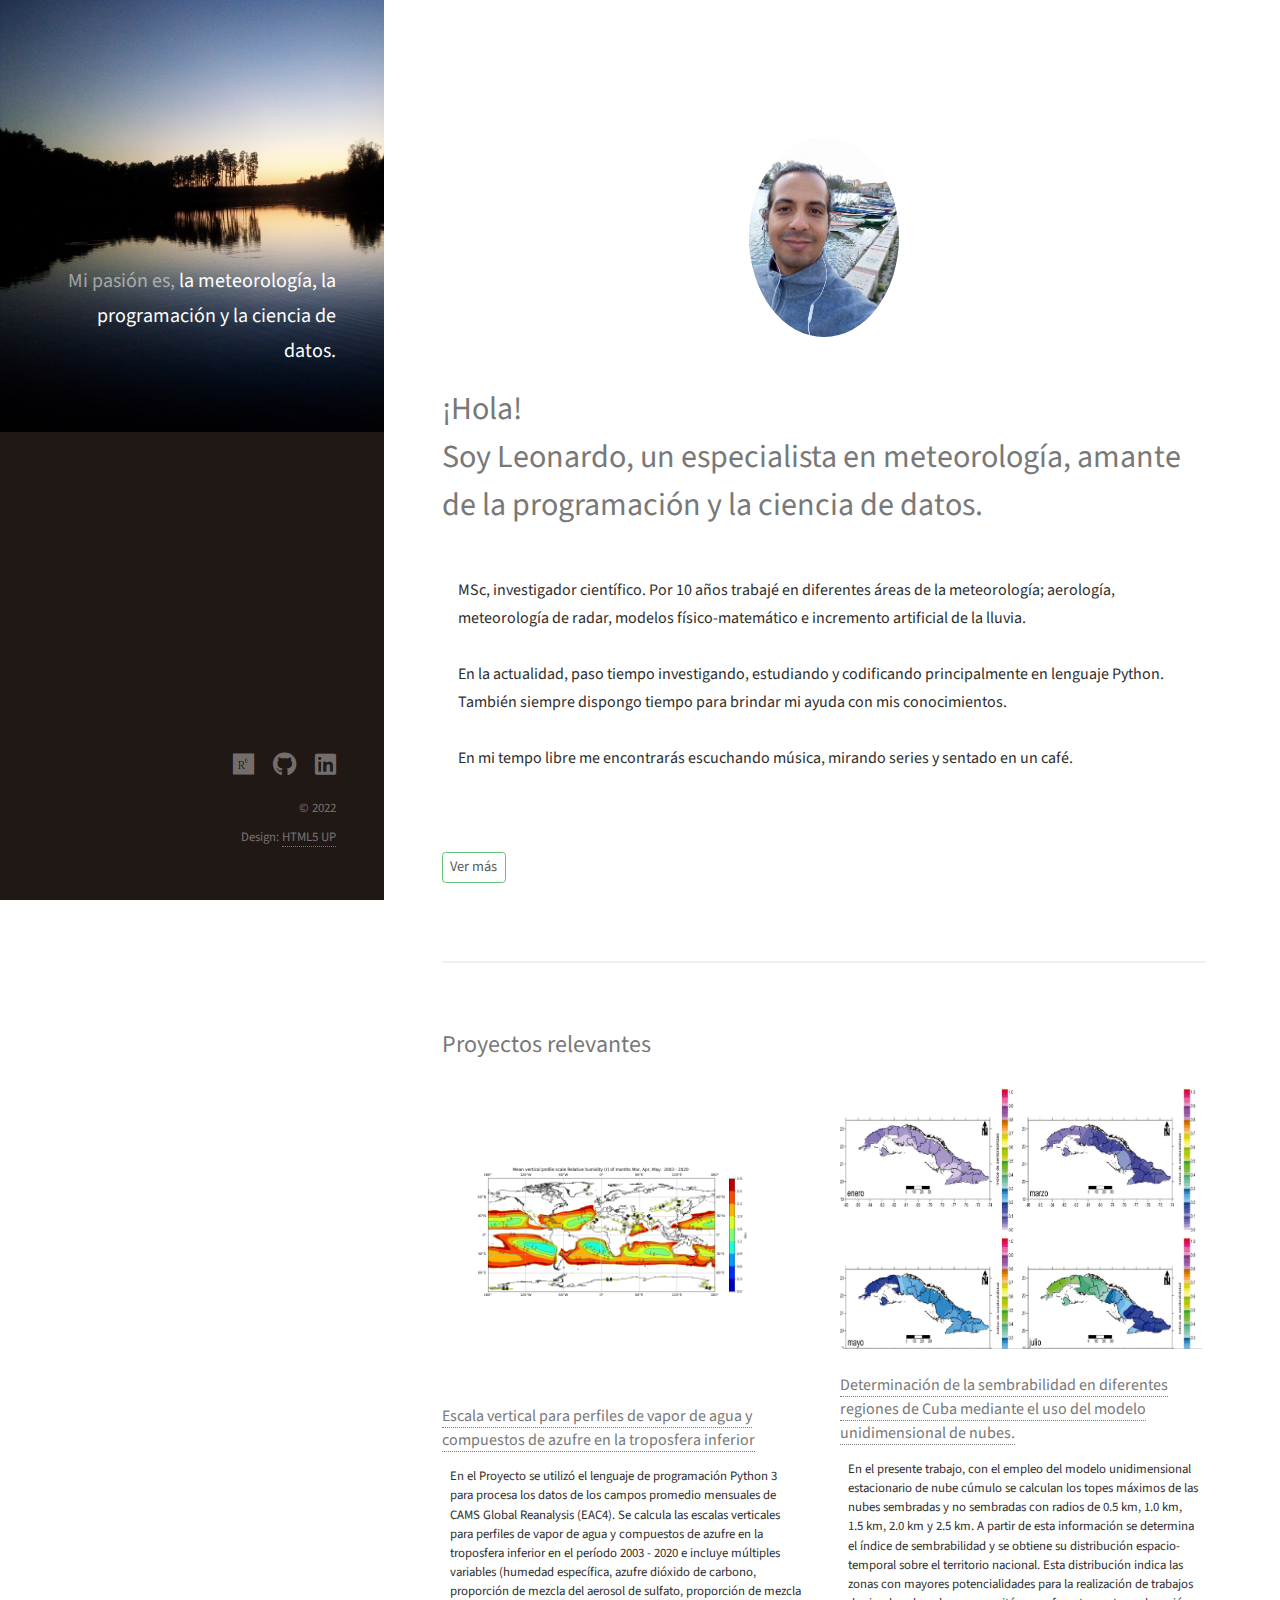
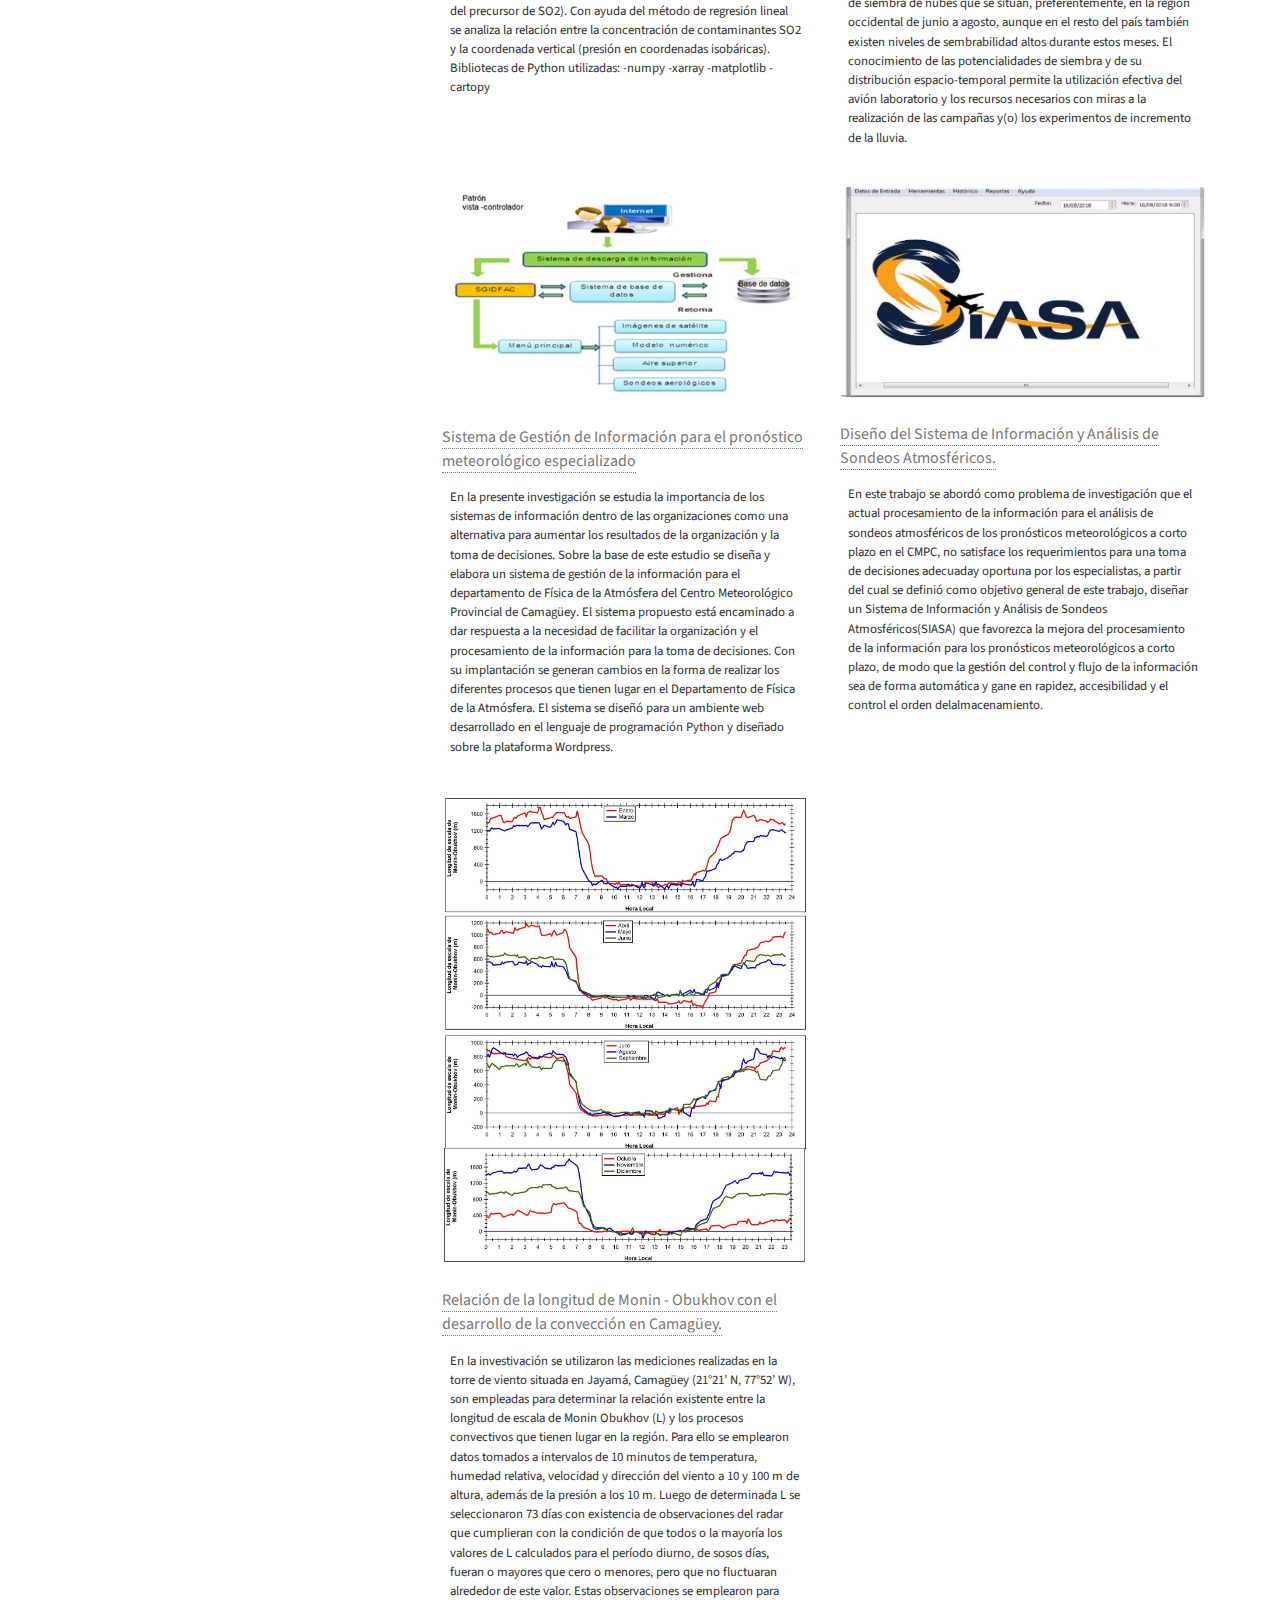
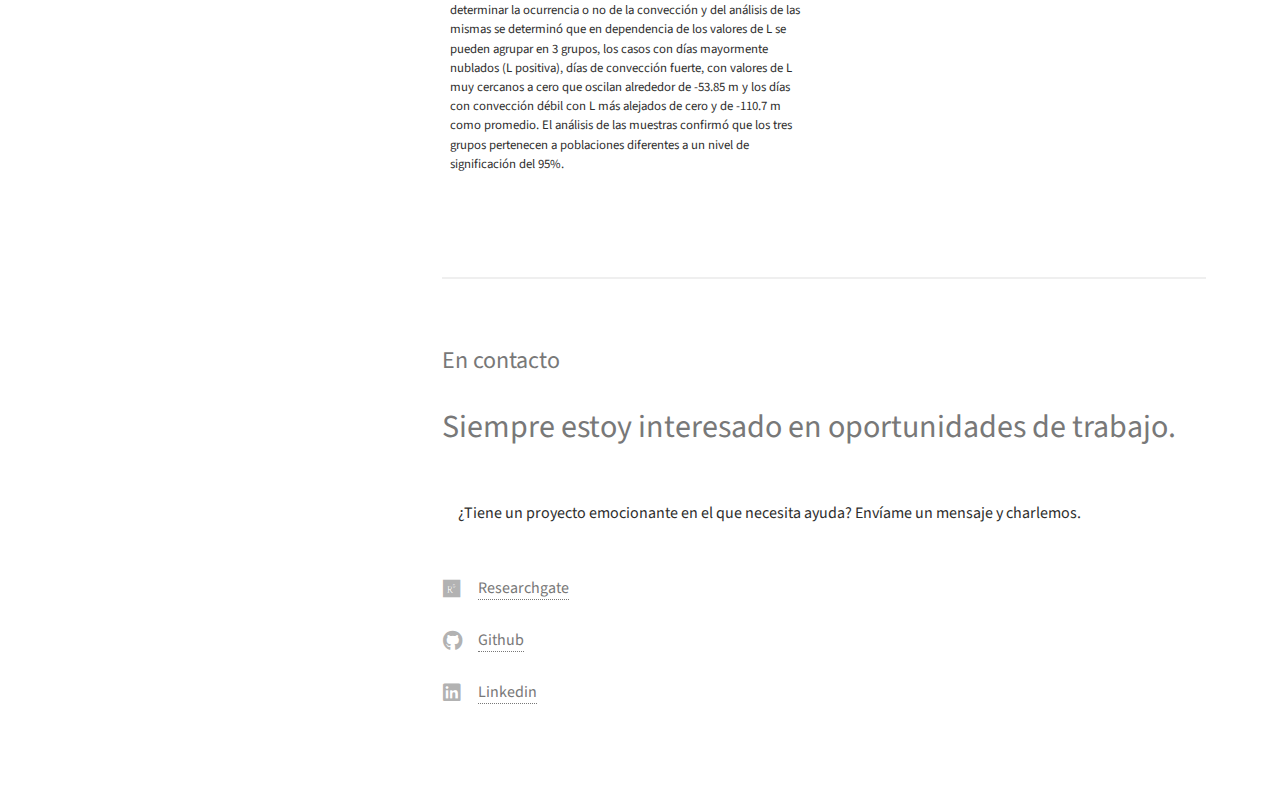
==== index.html @ 74c0472d "insertar la etiqueta lang en html" ====
<!DOCTYPE HTML>
<!--
	Strata by HTML5 UP
	html5up.net | @ajlkn
	Free for personal and commercial use under the CCA 3.0 license (html5up.net/license)
-->
<html lang="es">
	<head>
		<title>Portafolio personal Leonardo</title>
		<meta charset="utf-8" />
		<meta name="viewport" content="width=device-width, initial-scale=1, user-scalable=no" />
		<link rel="stylesheet" href="assets/css/main.css" />

		  <!-- Google Fonts --> 
		  <link href="https://fonts.googleapis.com/css?family=Open+Sans:300,300i,400,400i,600,600i,700,700i|Raleway:300,300i,400,400i,500,500i,600,600i,700,700i|Poppins:300,300i,400,400i,500,500i,600,600i,700,700i" rel="stylesheet">

		  <!-- Vendor CSS Files 
		  <link href="assets/vendor/bootstrap/css/bootstrap.min.css" rel="stylesheet">-->
		  <link href="assets/vendor/bootstrap-icons/bootstrap-icons.css" rel="stylesheet">
		  <link href="assets/vendor/boxicons/css/boxicons.min.css" rel="stylesheet">
		  <link href="assets/vendor/glightbox/css/glightbox.min.css" rel="stylesheet">
		  <link href="assets/vendor/remixicon/remixicon.css" rel="stylesheet">
		  <link href="assets/vendor/swiper/swiper-bundle.min.css" rel="stylesheet">
		
		  <!-- Template Main CSS File
		  <link href="assets/css/style.css" rel="stylesheet"> -->

	</head>
	<body class="is-preload">

		<!-- Header -->
			<header id="header">
				<div class="inner">
					<!--<a href="#" class="image avatar"><img src="images/avatar.jpg" alt="" /></a>-->
					<br/><br><br><br><br><br><h1>Mi pasión es,<strong> la meteorología,<br />
					 la programación <br />
					y la ciencia de datos.<strong></h1>
				</div>
			</header>

		<!-- Main -->
			<div id="main">

				<!-- sobre mí -->
				<!--preguntas para escribir la seccion sobre mi
					cliente – ¿Sabés cómo me siento al tener este problema?
					cliente – ¿Cómo podés ayudarme a resolverlo?
					cliente – ¿De qué manera sabés hacerlo?
					cliente – ¿Por qué sos la persona perfecta para ayudarme?
				-->
					<section id="one">
						<header class="major">
							<div class="inner">
								<p style="text-align:center;"><a href="#" class="image avatar"><img src="images/avatar.jpg" alt="" width="500" height="200"/></a></p>
							<h2>¡Hola!<br />
								Soy Leonardo, un especialista en meteorología, amante de la programación y la ciencia de datos.
								</h2>
							</div>
						</header>
							<!--<p>Por 10 años trabajé en diferentes áreas de la meteorología; aerología, 
							meteorología de radar, modelo matemático meteorológico e incremento artificial de la lluvia.</p>
							<p>En la actualidad, paso tiempo investigado, estudiando y codificando principamente en lenguaje Python.</p>
							<p>En mi tempo libre me encontrarás escuchando música, mirando serie y sentado en un café.</p>
						<ul class="actions">
							<li><a href="index.html" class="button">Leer mas</a></li>
						</ul>-->

							<input type="checkbox" class="read-more-state" id="post-1" />
							<p class="read-more-wrap">MSc, investigador científico. Por 10 años trabajé en diferentes 
								áreas de la meteorología; aerología, meteorología de radar, modelos físico-matemático 
								e incremento artificial de la lluvia.<br/>
							<br/>En la actualidad, paso tiempo investigando, estudiando y codificando principalmente en 
							lenguaje Python. También siempre dispongo tiempo para brindar mi ayuda con mis conocimientos.<br/>
							<br/>En mi tempo libre me encontrarás escuchando música, mirando series y sentado en un café.</p>
							<span class="read-more-target"></span>
							
							<ul class="read-more-wrap">
								<li class="read-more-target" style="color:#2e2e2d" >De niño quería ser piloto y estar cerca de las nubes.</li>
								<li class="read-more-target" style="color:#2e2e2d">La vida decidió que yo estudiara bachillerato en 
									informática. Después la vida me regaló el placer de estudiar las nubes 
									pudiendo hacer la carrera de Meteorología y el Máster en  
									Gerencia de la Ciencia y la Innovación.</li>
								<li class="read-more-target" style="color:#2e2e2d">Compaginé los conocimientos de informática y 
									meteorología con el Diseño del Sistema de Información y Análisis de 
									Sondeos Atmosféricos.</li>
								<li class="read-more-target" style="color:#2e2e2d">En el 2022 con la tutoría del 
									<a href="https://www.researchgate.net/profile/A-Eliseev" target="_blank" title="Researhgate.net">Dr.Sc. A. V. Eliseev</a> 
									y el <a href="https://www.researchgate.net/profile/A-Timazhev" target="_blank" title="Researhgate.net">Dr.Sc. A. V. Timazhev</a>
									 publicamos el artículo <a href="http://ao.iao.ru/en/content/vol.35-2022/iss.07/7" target="_blank" 
									title="Ir a Revista Optika Atmosfery i Oceana HTML">
									<span style="color:blue">Scale heights of water vapor and sulfur species in the lower troposphere.</span></a>

	<!-- ======= intereses ======= -->
    <div class="interests container">

		<div class="section-title">
		  <br><h2>Intereses</h2>
		</div>
  
		<div class="row">
		  <div class="col-lg-3 col-md-4">
			<div class="icon-box">
			  <i class="ri-gradienter-line" style="color: #ffbb2c;"></i>
			  <h3>Python</h3>
			</div>
		  </div>
		  <div class="col-lg-3 col-md-4 mt-4 mt-md-0">
			<div class="icon-box">
			  <i class="ri-gradienter-line" style="color: #5578ff;"></i>
			  <h3>java</h3>
			</div>
		  </div>
		  <div class="col-lg-3 col-md-4 mt-4 mt-md-0">
			<div class="icon-box">
			  <i class="ri-file-list-3-line" style="color: #e80368;"></i>
			  <h3>modelo físico-matemático (WRF)</h3>
			</div>
		  </div>
		  <div class="col-lg-3 col-md-4 mt-4 mt-lg-0">
			<div class="icon-box">
			  <i class="ri-file-list-3-line" style="color: #e361ff;"></i>
			  <h3>ciencia de datos</h3>
			</div>
		  </div>
		  <div class="col-lg-3 col-md-4 mt-4">
			<div class="icon-box">
			  <i class="ri-file-list-3-line" style="color: #47aeff;"></i>
			  <h3>investivación</h3>
			</div>
		  </div>
		  <div class="col-lg-3 col-md-4 mt-4">
			<div class="icon-box">
			  <i class=" ri-database-2-line" style="color: #ffa76e;"></i>
			  <h3>SQL</h3>
			</div>
		  </div>
		  <div class="col-lg-3 col-md-4 mt-4">
			<div class="icon-box">
			  <i class="ri-bar-chart-box-line" style="color: #11dbcf;"></i>
			  <h3>análisis estadístico</h3>
			</div>
		  </div>
		  <div class="col-lg-3 col-md-4 mt-4">
			<div class="icon-box">
			  <i class="ri-base-station-line" style="color: #4233ff;"></i>
			  <h3>meteorología de radar</h3>
			</div>
		  </div>
		  <div class="col-lg-3 col-md-4 mt-4">
			<div class="icon-box">
			  <i class="ri-file-list-3-line" style="color: #b2904f;"></i>
			  <h3>meteorología; climatología</h3>
			</div>
		  </div>
		  <div class="col-lg-3 col-md-4 mt-4">
			<div class="icon-box">
			  <i class="ri-file-list-3-line" style="color: #b20969;"></i>
			  <h3>física de las nubes</h3>
			</div>
		  </div>
		  <div class="col-lg-3 col-md-4 mt-4">
			<div class="icon-box">
			  <i class="ri-price-tag-2-line" style="color: #ff5828;"></i>
			  <h3>Inglés(B1); Ruso(B1)</h3>
			</div>
		  </div>
		  <div class="col-lg-3 col-md-4 mt-4">
			<div class="icon-box">
			  <i class="ri-file-list-3-line" style="color: #29cc61;"></i>
			  <h3>aerología</h3>
			</div>
		  </div>
		</div>
  
	  </div><!-- fin intereses -->
	</li></ul>
						    <label for="post-1" class="read-more-trigger"></label>
							
						
					</section>

				<!-- trabajos recientes -->
					<section id="two">
						<h2>Proyectos relevantes</h2>
						<div class="row">
							<article class="col-6 col-12-xsmall work-item">
								<a href="images/thumbs/01.png" class="image fit thumb">
									<img src="images/thumbs/MediaEscalaVert3mes.gif" alt="" /></a>
								<h3><a href="https://github.com/leonardojimenez1990/Vertical-scale-for-water-vapor-and-sulfur-compound-profiles-in-the-lower-troposphere.git" target="_blank" title="Github">
									Escala vertical para perfiles de vapor de agua y compuestos de azufre en la troposfera inferior</a></h3>
								<p>En el Proyecto se utilizó el lenguaje de programación Python 3 para procesa los datos de los campos promedio mensuales de CAMS Global Reanalysis (EAC4). 
									Se calcula las escalas verticales para perfiles de vapor de agua y compuestos de azufre en la troposfera 
									inferior en el período 2003 - 2020 e incluye múltiples variables (humedad específica, azufre dióxido de carbono,
									 proporción de mezcla del aerosol de sulfato, proporción de mezcla del precursor de SO2). Con ayuda del 
									 método de regresión lineal se analiza la relación entre la concentración de contaminantes SO2 y la 
									 coordenada vertical (presión en coordenadas isobáricas).
									<br>Bibliotecas de Python utilizadas: -numpy -xarray -matplotlib -cartopy </p>
							</article>
							<article class="col-6 col-12-xsmall work-item">
								<a href="images/thumbs/02.png" class="image fit thumb"><img src="images/thumbs/02.png" alt="" /></a>
								<h3><a href="http://rcm.insmet.cu/index.php/rcm/article/view/212" target="_blank" title="rcm.insmet.cu">
									Determinación de la sembrabilidad en diferentes regiones de Cuba mediante el uso del modelo unidimensional de nubes.</a></h3>
								<p>En el presente trabajo, con el empleo del modelo unidimensional estacionario de nube cúmulo se calculan los topes
									máximos de las nubes sembradas y no sembradas con radios de 0.5 km, 1.0 km, 1.5 km,
									2.0 km y 2.5 km. A partir de esta información se determina el índice de sembrabilidad y se
									obtiene su distribución espacio-temporal sobre el territorio nacional. Esta distribución indica
									las zonas con mayores potencialidades para la realización de trabajos de siembra de nubes que
									se sitúan, preferentemente, en la región occidental de junio a agosto, aunque en el resto del país
									también existen niveles de sembrabilidad altos durante estos meses. El conocimiento de las
									potencialidades de siembra y de su distribución espacio-temporal permite la utilización efectiva
									del avión laboratorio y los recursos necesarios con miras a la realización de las campañas y(o)
									los experimentos de incremento de la lluvia.</p>
							</article>
							<article class="col-6 col-12-xsmall work-item">
								<a href="images/thumbs/03.png" class="image fit thumb"><img src="images/thumbs/03.png" alt="" /></a>
								<h3><a href="http://rcm.insmet.cu/index.php/rcm/article/view/506" target="_blank" title="rcm.insmet.cu">
									Sistema de Gestión de Información para el pronóstico meteorológico especializado</a></h3>
								<p>En la presente investigación se estudia la importancia de los sistemas de información dentro de las organizaciones 
									como una alternativa para aumentar los resultados de la organización y la toma de decisiones. Sobre la base de este 
									estudio se diseña y elabora un sistema de gestión de la información para el departamento de Física de la Atmósfera 
									del Centro Meteorológico Provincial de Camagüey. El sistema propuesto está encaminado a dar respuesta a la necesidad 
									de facilitar la organización y el procesamiento de la información para la toma de decisiones. Con su implantación se 
									generan cambios en la forma de realizar los diferentes procesos que tienen lugar en el Departamento de Física de la 
									Atmósfera. El sistema se diseñó para un ambiente web desarrollado en el lenguaje de programación Python y diseñado 
									sobre la plataforma Wordpress.</p>
							</article>
							<article class="col-6 col-12-xsmall work-item">
								<a href="images/thumbs/04.png" class="image fit thumb"><img src="images/thumbs/04.png" alt="" /></a>
								<h3><a href="https://mega.nz/file/uBp0iaKJ#naSWsHNorAcqZEL-V19LXlj4Pp0P2X0Ap9iHCFpe6hg/aff=dbz5C4RHqOo" target="_blank" title="Trabajo por el título de Máster">
									Diseño del Sistema de Información y Análisis de Sondeos Atmosféricos.</a></h3>
								<p>En este trabajo se abordó como problema de investigación que el actual procesamiento de la información 
									para el análisis de sondeos atmosféricos de los pronósticos meteorológicos a corto plazo en el CMPC, 
									no satisface los requerimientos para una toma de decisiones adecuaday oportuna por los especialistas, 
									a partir del cual se definió como objetivo general de este trabajo, diseñar un 
									Sistema de Información y Análisis de Sondeos Atmosféricos(SIASA) que favorezca la mejora del 
									procesamiento de la información para los pronósticos meteorológicos a corto plazo, de modo que la 
									gestión del control y flujo de la información sea de forma automática y gane en rapidez, accesibilidad 
									y el control el orden delalmacenamiento.</p>
							</article>
							<article class="col-6 col-12-xsmall work-item">
								<a href="images/thumbs/05.png" class="image fit thumb"><img src="images/thumbs/05.png" alt="" /></a>
								<h3><a href="https://mega.nz/file/CAxkHDaL#i-2mgInBbWMfyEWBOnyCAidkSgYIfpRFvEc1NzjcYD0/aff=dbz5C4RHqOo" target="_blank" title="Trabajo por el título de licenciado">
									Relación de la longitud de Monin - Obukhov con el desarrollo de la convección en Camagüey.</a></h3>
								<p>En la investivación se utilizaron las mediciones realizadas en la torre de viento situada en Jayamá, Camagüey (21°21’ N,
									77°52’ W), son empleadas para determinar la relación existente entre la longitud de escala
									de Monin Obukhov (L) y los procesos convectivos que tienen lugar en la región. Para ello
									se emplearon datos tomados a intervalos de 10 minutos de temperatura, humedad
									relativa, velocidad y dirección del viento a 10 y 100 m de altura, además de la presión a
									los 10 m. Luego de determinada L se seleccionaron 73 días con existencia de
									observaciones del radar que cumplieran con la condición de que todos o la mayoría los
									valores de L calculados para el período diurno, de sosos días, fueran o mayores que cero
									o menores, pero que no fluctuaran alrededor de este valor. Estas observaciones se
									emplearon para determinar la ocurrencia o no de la convección y del análisis de las
									mismas se determinó que en dependencia de los valores de L se pueden agrupar en 3
									grupos, los casos con días mayormente nublados (L positiva), días de convección fuerte,
									con valores de L muy cercanos a cero que oscilan alrededor de -53.85 m y los días con
									convección débil con L más alejados de cero y de -110.7 m como promedio. El análisis de
									las muestras confirmó que los tres grupos pertenecen a poblaciones diferentes a un nivel
									de significación del 95%.</p>
							</article>
						<!--</div>
						<ul class="actions">
							<li><a href="#" class="button">ir arriba</a></li>
						</ul>-->
					</section>

				<!-- ponerse en contacto -->
					<section id="three">
						<h2>En contacto</h2>
						<h1>Siempre estoy interesado en oportunidades de trabajo.</h1>							
							<p>¿Tiene un proyecto emocionante en el que necesita ayuda? Envíame un mensaje y charlemos.</p>
						<div class="row">
							<div class="col-4 col-12-small">
								<ul class="labeled-icons">
									<li>
										<h3 class="icon brands fa-researchgate"><span class="label">Researchgate</span></h3>
										<a href="https://www.researchgate.net/profile/Leonardo-Jimenez-Pearce" target="_blank" title="Researchgate">Researchgate</a>
									</li>
									<li>
										<h3 class="icon brands fa-github"><span class="label">Github</span></h3>
										<a href="https://github.com/leonardojimenez1990 target="_blank" title="Github">Github</a>
									</li>
									<li>
										<h3 class="icon brands fa-linkedin"><span class="label">Linkedin</span></h3>
										<a href="https://www.linkedin.com/in/leonardo-jim%C3%A9nez-pearce-18488611b/" target="_blank" title="Linkedin">Linkedin</a>
									</li>
								</ul>
							</div>
						</div>
					</section>

				<!-- Four -->
				<!--
					<section id="four">
						<h2>Elements</h2>

						<section>
							<h4>Text</h4>
							<p>This is <b>bold</b> and this is <strong>strong</strong>. This is <i>italic</i> and this is <em>emphasized</em>.
							This is <sup>superscript</sup> text and this is <sub>subscript</sub> text.
							This is <u>underlined</u> and this is code: <code>for (;;) { ... }</code>. Finally, <a href="#">this is a link</a>.</p>
							<hr />
							<header>
								<h4>Heading with a Subtitle</h4>
								<p>Lorem ipsum dolor sit amet nullam id egestas urna aliquam</p>
							</header>
							<p>Nunc lacinia ante nunc ac lobortis. Interdum adipiscing gravida odio porttitor sem non mi integer non faucibus ornare mi ut ante amet placerat aliquet. Volutpat eu sed ante lacinia sapien lorem accumsan varius montes viverra nibh in adipiscing blandit tempus accumsan.</p>
							<header>
								<h5>Heading with a Subtitle</h5>
								<p>Lorem ipsum dolor sit amet nullam id egestas urna aliquam</p>
							</header>
							<p>Nunc lacinia ante nunc ac lobortis. Interdum adipiscing gravida odio porttitor sem non mi integer non faucibus ornare mi ut ante amet placerat aliquet. Volutpat eu sed ante lacinia sapien lorem accumsan varius montes viverra nibh in adipiscing blandit tempus accumsan.</p>
							<hr />
							<h2>Heading Level 2</h2>
							<h3>Heading Level 3</h3>
							<h4>Heading Level 4</h4>
							<h5>Heading Level 5</h5>
							<h6>Heading Level 6</h6>
							<hr />
							<h5>Blockquote</h5>
							<blockquote>Fringilla nisl. Donec accumsan interdum nisi, quis tincidunt felis sagittis eget tempus euismod. Vestibulum ante ipsum primis in faucibus vestibulum. Blandit adipiscing eu felis iaculis volutpat ac adipiscing accumsan faucibus. Vestibulum ante ipsum primis in faucibus lorem ipsum dolor sit amet nullam adipiscing eu felis.</blockquote>
							<h5>Preformatted</h5>
							<pre><code>i = 0;

while (!deck.isInOrder()) {
print 'Iteration ' + i;
deck.shuffle();
i++;
}

print 'It took ' + i + ' iterations to sort the deck.';</code></pre>
						</section>

						<section>
							<h4>Lists</h4>
							<div class="row">
								<div class="col-6 col-12-xsmall">
									<h5>Unordered</h5>
									<ul>
										<li>Dolor pulvinar etiam magna etiam.</li>
										<li>Sagittis adipiscing lorem eleifend.</li>
										<li>Felis enim feugiat dolore viverra.</li>
									</ul>
									<h5>Alternate</h5>
									<ul class="alt">
										<li>Dolor pulvinar etiam magna etiam.</li>
										<li>Sagittis adipiscing lorem eleifend.</li>
										<li>Felis enim feugiat dolore viverra.</li>
									</ul>
								</div>
								<div class="col-6 col-12-xsmall">
									<h5>Ordered</h5>
									<ol>
										<li>Dolor pulvinar etiam magna etiam.</li>
										<li>Etiam vel felis at lorem sed viverra.</li>
										<li>Felis enim feugiat dolore viverra.</li>
										<li>Dolor pulvinar etiam magna etiam.</li>
										<li>Etiam vel felis at lorem sed viverra.</li>
										<li>Felis enim feugiat dolore viverra.</li>
									</ol>
									<h5>Icons</h5>
									<ul class="icons">
										<li><a href="#" class="icon brands fa-twitter"><span class="label">Twitter</span></a></li>
										<li><a href="#" class="icon brands fa-facebook-f"><span class="label">Facebook</span></a></li>
										<li><a href="#" class="icon brands fa-instagram"><span class="label">Instagram</span></a></li>
										<li><a href="#" class="icon brands fa-github"><span class="label">Github</span></a></li>
										<li><a href="#" class="icon brands fa-dribbble"><span class="label">Dribbble</span></a></li>
										<li><a href="#" class="icon brands fa-tumblr"><span class="label">Tumblr</span></a></li>
									</ul>
								</div>
							</div>
							<h5>Actions</h5>
							<ul class="actions">
								<li><a href="#" class="button primary">Default</a></li>
								<li><a href="#" class="button">Default</a></li>
							</ul>
							<ul class="actions small">
								<li><a href="#" class="button primary small">Small</a></li>
								<li><a href="#" class="button small">Small</a></li>
							</ul>
							<div class="row">
								<div class="col-6 col-12-small">
									<ul class="actions stacked">
										<li><a href="#" class="button primary">Default</a></li>
										<li><a href="#" class="button">Default</a></li>
									</ul>
								</div>
								<div class="col-6 col-12-small">
									<ul class="actions stacked">
										<li><a href="#" class="button primary small">Small</a></li>
										<li><a href="#" class="button small">Small</a></li>
									</ul>
								</div>
								<div class="col-6 col-12-small">
									<ul class="actions stacked">
										<li><a href="#" class="button primary fit">Default</a></li>
										<li><a href="#" class="button fit">Default</a></li>
									</ul>
								</div>
								<div class="col-6 col-12-small">
									<ul class="actions stacked">
										<li><a href="#" class="button primary small fit">Small</a></li>
										<li><a href="#" class="button small fit">Small</a></li>
									</ul>
								</div>
							</div>
						</section>

						<section>
							<h4>Table</h4>
							<h5>Default</h5>
							<div class="table-wrapper">
								<table>
									<thead>
										<tr>
											<th>Name</th>
											<th>Description</th>
											<th>Price</th>
										</tr>
									</thead>
									<tbody>
										<tr>
											<td>Item One</td>
											<td>Ante turpis integer aliquet porttitor.</td>
											<td>29.99</td>
										</tr>
										<tr>
											<td>Item Two</td>
											<td>Vis ac commodo adipiscing arcu aliquet.</td>
											<td>19.99</td>
										</tr>
										<tr>
											<td>Item Three</td>
											<td> Morbi faucibus arcu accumsan lorem.</td>
											<td>29.99</td>
										</tr>
										<tr>
											<td>Item Four</td>
											<td>Vitae integer tempus condimentum.</td>
											<td>19.99</td>
										</tr>
										<tr>
											<td>Item Five</td>
											<td>Ante turpis integer aliquet porttitor.</td>
											<td>29.99</td>
										</tr>
									</tbody>
									<tfoot>
										<tr>
											<td colspan="2"></td>
											<td>100.00</td>
										</tr>
									</tfoot>
								</table>
							</div>

							<h5>Alternate</h5>
							<div class="table-wrapper">
								<table class="alt">
									<thead>
										<tr>
											<th>Name</th>
											<th>Description</th>
											<th>Price</th>
										</tr>
									</thead>
									<tbody>
										<tr>
											<td>Item One</td>
											<td>Ante turpis integer aliquet porttitor.</td>
											<td>29.99</td>
										</tr>
										<tr>
											<td>Item Two</td>
											<td>Vis ac commodo adipiscing arcu aliquet.</td>
											<td>19.99</td>
										</tr>
										<tr>
											<td>Item Three</td>
											<td> Morbi faucibus arcu accumsan lorem.</td>
											<td>29.99</td>
										</tr>
										<tr>
											<td>Item Four</td>
											<td>Vitae integer tempus condimentum.</td>
											<td>19.99</td>
										</tr>
										<tr>
											<td>Item Five</td>
											<td>Ante turpis integer aliquet porttitor.</td>
											<td>29.99</td>
										</tr>
									</tbody>
									<tfoot>
										<tr>
											<td colspan="2"></td>
											<td>100.00</td>
										</tr>
									</tfoot>
								</table>
							</div>
						</section>

						<section>
							<h4>Buttons</h4>
							<ul class="actions">
								<li><a href="#" class="button primary">Primary</a></li>
								<li><a href="#" class="button">Default</a></li>
							</ul>
							<ul class="actions">
								<li><a href="#" class="button large">Large</a></li>
								<li><a href="#" class="button">Default</a></li>
								<li><a href="#" class="button small">Small</a></li>
							</ul>
							<ul class="actions fit">
								<li><a href="#" class="button primary fit">Fit</a></li>
								<li><a href="#" class="button fit">Fit</a></li>
							</ul>
							<ul class="actions fit small">
								<li><a href="#" class="button primary fit small">Fit + Small</a></li>
								<li><a href="#" class="button fit small">Fit + Small</a></li>
							</ul>
							<ul class="actions">
								<li><a href="#" class="button primary icon solid fa-download">Icon</a></li>
								<li><a href="#" class="button icon solid fa-download">Icon</a></li>
							</ul>
							<ul class="actions">
								<li><span class="button primary disabled">Primary</span></li>
								<li><span class="button disabled">Default</span></li>
							</ul>
						</section>

						<section>
							<h4>Form</h4>
							<form method="post" action="#">
								<div class="row gtr-uniform gtr-50">
									<div class="col-6 col-12-xsmall">
										<input type="text" name="demo-name" id="demo-name" value="" placeholder="Name" />
									</div>
									<div class="col-6 col-12-xsmall">
										<input type="email" name="demo-email" id="demo-email" value="" placeholder="Email" />
									</div>
									<div class="col-12">
										<select name="demo-category" id="demo-category">
											<option value="">- Category -</option>
											<option value="1">Manufacturing</option>
											<option value="1">Shipping</option>
											<option value="1">Administration</option>
											<option value="1">Human Resources</option>
										</select>
									</div>
									<div class="col-4 col-12-small">
										<input type="radio" id="demo-priority-low" name="demo-priority" checked>
										<label for="demo-priority-low">Low Priority</label>
									</div>
									<div class="col-4 col-12-small">
										<input type="radio" id="demo-priority-normal" name="demo-priority">
										<label for="demo-priority-normal">Normal Priority</label>
									</div>
									<div class="col-4 col-12-small">
										<input type="radio" id="demo-priority-high" name="demo-priority">
										<label for="demo-priority-high">High Priority</label>
									</div>
									<div class="col-6 col-12-small">
										<input type="checkbox" id="demo-copy" name="demo-copy">
										<label for="demo-copy">Email me a copy of this message</label>
									</div>
									<div class="col-6 col-12-small">
										<input type="checkbox" id="demo-human" name="demo-human" checked>
										<label for="demo-human">I am a human and not a robot</label>
									</div>
									<div class="col-12">
										<textarea name="demo-message" id="demo-message" placeholder="Enter your message" rows="6"></textarea>
									</div>
									<div class="col-12">
										<ul class="actions">
											<li><input type="submit" value="Send Message" class="primary" /></li>
											<li><input type="reset" value="Reset" /></li>
										</ul>
									</div>
								</div>
							</form>
						</section>

						<section>
							<h4>Image</h4>
							<h5>Fit</h5>
							<div class="box alt">
								<div class="row gtr-50 gtr-uniform">
									<div class="col-12"><span class="image fit"><img src="images/fulls/05.jpg" alt="" /></span></div>
									<div class="col-4"><span class="image fit"><img src="images/thumbs/01.jpg" alt="" /></span></div>
									<div class="col-4"><span class="image fit"><img src="images/thumbs/02.jpg" alt="" /></span></div>
									<div class="col-4"><span class="image fit"><img src="images/thumbs/03.jpg" alt="" /></span></div>
									<div class="col-4"><span class="image fit"><img src="images/thumbs/04.jpg" alt="" /></span></div>
									<div class="col-4"><span class="image fit"><img src="images/thumbs/05.jpg" alt="" /></span></div>
									<div class="col-4"><span class="image fit"><img src="images/thumbs/06.jpg" alt="" /></span></div>
									<div class="col-4"><span class="image fit"><img src="images/thumbs/03.jpg" alt="" /></span></div>
									<div class="col-4"><span class="image fit"><img src="images/thumbs/02.jpg" alt="" /></span></div>
									<div class="col-4"><span class="image fit"><img src="images/thumbs/01.jpg" alt="" /></span></div>
								</div>
							</div>
							<h5>Left &amp; Right</h5>
							<p><span class="image left"><img src="images/avatar.jpg" alt="" /></span>Fringilla nisl. Donec accumsan interdum nisi, quis tincidunt felis sagittis eget. tempus euismod. Vestibulum ante ipsum primis in faucibus vestibulum. Blandit adipiscing eu felis iaculis volutpat ac adipiscing accumsan eu faucibus. Integer ac pellentesque praesent tincidunt felis sagittis eget. tempus euismod. Vestibulum ante ipsum primis in faucibus vestibulum. Blandit adipiscing eu felis iaculis volutpat ac adipiscing accumsan eu faucibus. Integer ac pellentesque praesent. Donec accumsan interdum nisi, quis tincidunt felis sagittis eget. tempus euismod. Vestibulum ante ipsum primis in faucibus vestibulum. Blandit adipiscing eu felis iaculis volutpat ac adipiscing accumsan eu faucibus. Integer ac pellentesque praesent tincidunt felis sagittis eget. tempus euismod. Vestibulum ante ipsum primis in faucibus vestibulum. Blandit adipiscing eu felis iaculis volutpat ac adipiscing accumsan eu faucibus. Integer ac pellentesque praesent.</p>
							<p><span class="image right"><img src="images/avatar.jpg" alt="" /></span>Fringilla nisl. Donec accumsan interdum nisi, quis tincidunt felis sagittis eget. tempus euismod. Vestibulum ante ipsum primis in faucibus vestibulum. Blandit adipiscing eu felis iaculis volutpat ac adipiscing accumsan eu faucibus. Integer ac pellentesque praesent tincidunt felis sagittis eget. tempus euismod. Vestibulum ante ipsum primis in faucibus vestibulum. Blandit adipiscing eu felis iaculis volutpat ac adipiscing accumsan eu faucibus. Integer ac pellentesque praesent. Donec accumsan interdum nisi, quis tincidunt felis sagittis eget. tempus euismod. Vestibulum ante ipsum primis in faucibus vestibulum. Blandit adipiscing eu felis iaculis volutpat ac adipiscing accumsan eu faucibus. Integer ac pellentesque praesent tincidunt felis sagittis eget. tempus euismod. Vestibulum ante ipsum primis in faucibus vestibulum. Blandit adipiscing eu felis iaculis volutpat ac adipiscing accumsan eu faucibus. Integer ac pellentesque praesent.</p>
						</section>

					</section>
				-->

			</div>

		<!-- Footer -->
			<footer id="footer">
				<div class="inner">
					<ul class="icons">
						<li><a href="https://www.researchgate.net/profile/Leonardo-Jimenez-Pearce" target="_blank" class="icon brands fa-researchgate"><span class="label">Researchgate</span></a></li>
						<li><a href="https://github.com/leonardojimenez1990" target="_blank" class="icon brands fa-github"><span class="label">Github</span></a></li>
						<li><a href="https://www.linkedin.com/in/leonardo-jim%C3%A9nez-pearce-18488611b/" target="_blank" class="icon brands fa-linkedin"><span class="label">Linkedin</span></a></li>
					</ul>
					<ul class="copyright">
						<li>&copy; 2022</li><li>Design: <a href="http://html5up.net">HTML5 UP</a></li>
					</ul>
				</div>
			</footer>

		<!-- Scripts -->
			<script src="assets/js/jquery.min.js"></script>
			<script src="assets/js/jquery.poptrox.min.js"></script>
			<script src="assets/js/browser.min.js"></script>
			<script src="assets/js/breakpoints.min.js"></script>
			<script src="assets/js/util.js"></script>
			<script src="assets/js/main.js"></script>

	</body>
</html>
---- assets/css/main.css ----
@import url("fontawesome-all.min.css");
@import url("https://fonts.googleapis.com/css?family=Source+Sans+Pro:400,400italic");

/*
	Strata by HTML5 UP
	html5up.net | @ajlkn
	Free for personal and commercial use under the CCA 3.0 license (html5up.net/license)
*/

html, body, div, span, applet, object,
iframe, h1, h2, h3, h4, h5, h6, p, blockquote,
pre, a, abbr, acronym, address, big, cite,
code, del, dfn, em, img, ins, kbd, q, s, samp,
small, strike, strong, sub, sup, tt, var, b,
u, i, center, dl, dt, dd, ol, ul, li, fieldset,
form, label, legend, table, caption, tbody,
tfoot, thead, tr, th, td, article, aside,
canvas, details, embed, figure, figcaption,
footer, header, hgroup, menu, nav, output, ruby,
section, summary, time, mark, audio, video {
	margin: 0;
	padding: 0;
	border: 0;
	font-size: 100%;
	font: inherit;
	vertical-align: baseline;}

article, aside, details, figcaption, figure,
footer, header, hgroup, menu, nav, section {
	display: block;}

body {
	line-height: 1;
}

ol, ul {
	list-style: none;
}

blockquote, q {
	quotes: none;
}

	blockquote:before, blockquote:after, q:before, q:after {
		content: '';
		content: none;
	}

table {
	border-collapse: collapse;
	border-spacing: 0;
}

body {
	-webkit-text-size-adjust: none;
}

mark {
	background-color: transparent;
	color: inherit;
}

input::-moz-focus-inner {
	border: 0;
	padding: 0;
}

input, select, textarea {
	-moz-appearance: none;
	-webkit-appearance: none;
	-ms-appearance: none;
	appearance: none;
}

/* Basic */

	html {
		box-sizing: border-box;
	}

	*, *:before, *:after {
		box-sizing: inherit;
	}

	body {
		background: #fff;
	}

		body.is-preload *, body.is-preload *:before, body.is-preload *:after {
			-moz-animation: none !important;
			-webkit-animation: none !important;
			-ms-animation: none !important;
			animation: none !important;
			-moz-transition: none !important;
			-webkit-transition: none !important;
			-ms-transition: none !important;
			transition: none !important;
		}

	body, input, select, textarea {
		color: #a2a2a2;
		font-family: "Source Sans Pro", Helvetica, sans-serif;
		font-size: 16pt;
		font-weight: 400;
		line-height: 1.75em;
	}

	a {
		-moz-transition: color 0.2s ease-in-out, border-color 0.2s ease-in-out;
		-webkit-transition: color 0.2s ease-in-out, border-color 0.2s ease-in-out;
		-ms-transition: color 0.2s ease-in-out, border-color 0.2s ease-in-out;
		transition: color 0.2s ease-in-out, border-color 0.2s ease-in-out;
		border-bottom: dotted 1px;
		color: #49bf9d;
		text-decoration: none;
	}

		a:hover {
			border-bottom-color: transparent;
			color: #49bf9d !important;
			text-decoration: none;
		}

	strong, b {
		color: #787878;
		font-weight: 400;
	}

	em, i {
		font-style: italic;
	}

	p {
		margin: 0 0 2em 0;
	}

	h1, h2, h3, h4, h5, h6 {
		color: #787878;
		font-weight: 400;
		line-height: 1em;
		margin: 0 0 1em 0;
	}

		h1 a, h2 a, h3 a, h4 a, h5 a, h6 a {
			color: inherit;
			text-decoration: none;
		}

	h1 {
		font-size: 2em;
		line-height: 1.5em;
	}

	h2 {
		font-size: 1.5em;
		line-height: 1.5em;
	}

	h3 {
		font-size: 1.25em;
		line-height: 1.5em;
	}

	h4 {
		font-size: 1.1em;
		line-height: 1.5em;
	}

	h5 {
		font-size: 0.9em;
		line-height: 1.5em;
	}

	h6 {
		font-size: 0.7em;
		line-height: 1.5em;
	}

	sub {
		font-size: 0.8em;
		position: relative;
		top: 0.5em;
	}

	sup {
		font-size: 0.8em;
		position: relative;
		top: -0.5em;
	}

	hr {
		border: 0;
		border-bottom: solid 2px #efefef;
		margin: 2em 0;
	}

		hr.major {
			margin: 3em 0;
		}

	blockquote {
		border-left: solid 6px #efefef;
		font-style: italic;
		margin: 0 0 2em 0;
		padding: 0.5em 0 0.5em 1.5em;
	}

	code {
		background: #f7f7f7;
		border-radius: 0.35em;
		border: solid 2px #efefef;
		font-family: "Courier New", monospace;
		font-size: 0.9em;
		margin: 0 0.25em;
		padding: 0.25em 0.65em;
	}

	pre {
		-webkit-overflow-scrolling: touch;
		font-family: "Courier New", monospace;
		font-size: 0.9em;
		margin: 0 0 2em 0;
	}

		pre code {
			display: block;
			line-height: 1.75em;
			padding: 1em 1.5em;
			overflow-x: auto;
		}

	.align-left {
		text-align: left;
	}

	.align-center {
		text-align: center;
	}

	.align-right {
		text-align: right;
	}

/* Container */

	.container {
		margin: 0 auto;
		max-width: calc(100% - 4em);
		width: 100%;
	}

		.container.xsmall {
			width: 25%;
		}

		.container.small {
			width: 50%;
		}

		.container.medium {
			width: 75%;
		}

		.container.large {
			width: 125%;
		}

		.container.xlarge {
			width: 150%;
		}

		.container.max {
			width: 100%;
		}

		@media screen and (max-width: 980px) {

			.container {
				width: 100% !important;
				max-width: 100% !important;
			}

		}

		@media screen and (max-width: 480px) {

			.container {
				max-width: calc(100% - 3em);
			}

		}

/* Row */

	.row {
		display: flex;
		flex-wrap: wrap;
		box-sizing: border-box;
		align-items: stretch;
	}

		.row > * {
			box-sizing: border-box;
		}

		.row.gtr-uniform > * > :last-child {
			margin-bottom: 0;
		}

		.row.aln-left {
			justify-content: flex-start;
		}

		.row.aln-center {
			justify-content: center;
		}

		.row.aln-right {
			justify-content: flex-end;
		}

		.row.aln-top {
			align-items: flex-start;
		}

		.row.aln-middle {
			align-items: center;
		}

		.row.aln-bottom {
			align-items: flex-end;
		}

		.row > .imp {
			order: -1;
		}

		.row > .col-1 {
			width: 8.33333%;
		}

		.row > .off-1 {
			margin-left: 8.33333%;
		}

		.row > .col-2 {
			width: 16.66667%;
		}

		.row > .off-2 {
			margin-left: 16.66667%;
		}

		.row > .col-3 {
			width: 25%;
		}

		.row > .off-3 {
			margin-left: 25%;
		}

		.row > .col-4 {
			width: 33.33333%;
		}

		.row > .off-4 {
			margin-left: 33.33333%;
		}

		.row > .col-5 {
			width: 41.66667%;
		}

		.row > .off-5 {
			margin-left: 41.66667%;
		}

		.row > .col-6 {
			width: 50%;
		}

		.row > .off-6 {
			margin-left: 50%;
		}

		.row > .col-7 {
			width: 58.33333%;
		}

		.row > .off-7 {
			margin-left: 58.33333%;
		}

		.row > .col-8 {
			width: 66.66667%;
		}

		.row > .off-8 {
			margin-left: 66.66667%;
		}

		.row > .col-9 {
			width: 75%;
		}

		.row > .off-9 {
			margin-left: 75%;
		}

		.row > .col-10 {
			width: 83.33333%;
		}

		.row > .off-10 {
			margin-left: 83.33333%;
		}

		.row > .col-11 {
			width: 91.66667%;
		}

		.row > .off-11 {
			margin-left: 91.66667%;
		}

		.row > .col-12 {
			width: 100%;
		}

		.row > .off-12 {
			margin-left: 100%;
		}

		.row.gtr-0 {
			margin-top: 0;
			margin-left: 0em;
		}

			.row.gtr-0 > * {
				padding: 0 0 0 0em;
			}

			.row.gtr-0.gtr-uniform {
				margin-top: 0em;
			}

				.row.gtr-0.gtr-uniform > * {
					padding-top: 0em;
				}

		.row.gtr-25 {
			margin-top: 0;
			margin-left: -0.625em;
		}

			.row.gtr-25 > * {
				padding: 0 0 0 0.625em;
			}

			.row.gtr-25.gtr-uniform {
				margin-top: -0.625em;
			}

				.row.gtr-25.gtr-uniform > * {
					padding-top: 0.625em;
				}

		.row.gtr-50 {
			margin-top: 0;
			margin-left: -1.25em;
		}

			.row.gtr-50 > * {
				padding: 0 0 0 1.25em;
			}

			.row.gtr-50.gtr-uniform {
				margin-top: -1.25em;
			}

				.row.gtr-50.gtr-uniform > * {
					padding-top: 1.25em;
				}

		.row {
			margin-top: 0;
			margin-left: -2.5em;
		}

			.row > * {
				padding: 0 0 0 2.5em;
			}

			.row.gtr-uniform {
				margin-top: -2.5em;
			}

				.row.gtr-uniform > * {
					padding-top: 2.5em;
				}

		.row.gtr-150 {
			margin-top: 0;
			margin-left: -3.75em;
		}

			.row.gtr-150 > * {
				padding: 0 0 0 3.75em;
			}

			.row.gtr-150.gtr-uniform {
				margin-top: -3.75em;
			}

				.row.gtr-150.gtr-uniform > * {
					padding-top: 3.75em;
				}

		.row.gtr-200 {
			margin-top: 0;
			margin-left: -5em;
		}

			.row.gtr-200 > * {
				padding: 0 0 0 5em;
			}

			.row.gtr-200.gtr-uniform {
				margin-top: -5em;
			}

				.row.gtr-200.gtr-uniform > * {
					padding-top: 5em;
				}

		@media screen and (max-width: 1800px) {

			.row {
				display: flex;
				flex-wrap: wrap;
				box-sizing: border-box;
				align-items: stretch;
			}

				.row > * {
					box-sizing: border-box;
				}

				.row.gtr-uniform > * > :last-child {
					margin-bottom: 0;
				}

				.row.aln-left {
					justify-content: flex-start;
				}

				.row.aln-center {
					justify-content: center;
				}

				.row.aln-right {
					justify-content: flex-end;
				}

				.row.aln-top {
					align-items: flex-start;
				}

				.row.aln-middle {
					align-items: center;
				}

				.row.aln-bottom {
					align-items: flex-end;
				}

				.row > .imp-xlarge {
					order: -1;
				}

				.row > .col-1-xlarge {
					width: 8.33333%;
				}

				.row > .off-1-xlarge {
					margin-left: 8.33333%;
				}

				.row > .col-2-xlarge {
					width: 16.66667%;
				}

				.row > .off-2-xlarge {
					margin-left: 16.66667%;
				}

				.row > .col-3-xlarge {
					width: 25%;
				}

				.row > .off-3-xlarge {
					margin-left: 25%;
				}

				.row > .col-4-xlarge {
					width: 33.33333%;
				}

				.row > .off-4-xlarge {
					margin-left: 33.33333%;
				}

				.row > .col-5-xlarge {
					width: 41.66667%;
				}

				.row > .off-5-xlarge {
					margin-left: 41.66667%;
				}

				.row > .col-6-xlarge {
					width: 50%;
				}

				.row > .off-6-xlarge {
					margin-left: 50%;
				}

				.row > .col-7-xlarge {
					width: 58.33333%;
				}

				.row > .off-7-xlarge {
					margin-left: 58.33333%;
				}

				.row > .col-8-xlarge {
					width: 66.66667%;
				}

				.row > .off-8-xlarge {
					margin-left: 66.66667%;
				}

				.row > .col-9-xlarge {
					width: 75%;
				}

				.row > .off-9-xlarge {
					margin-left: 75%;
				}

				.row > .col-10-xlarge {
					width: 83.33333%;
				}

				.row > .off-10-xlarge {
					margin-left: 83.33333%;
				}

				.row > .col-11-xlarge {
					width: 91.66667%;
				}

				.row > .off-11-xlarge {
					margin-left: 91.66667%;
				}

				.row > .col-12-xlarge {
					width: 100%;
				}

				.row > .off-12-xlarge {
					margin-left: 100%;
				}

				.row.gtr-0 {
					margin-top: 0;
					margin-left: 0em;
				}

					.row.gtr-0 > * {
						padding: 0 0 0 0em;
					}

					.row.gtr-0.gtr-uniform {
						margin-top: 0em;
					}

						.row.gtr-0.gtr-uniform > * {
							padding-top: 0em;
						}

				.row.gtr-25 {
					margin-top: 0;
					margin-left: -0.625em;
				}

					.row.gtr-25 > * {
						padding: 0 0 0 0.625em;
					}

					.row.gtr-25.gtr-uniform {
						margin-top: -0.625em;
					}

						.row.gtr-25.gtr-uniform > * {
							padding-top: 0.625em;
						}

				.row.gtr-50 {
					margin-top: 0;
					margin-left: -1.25em;
				}

					.row.gtr-50 > * {
						padding: 0 0 0 1.25em;
					}

					.row.gtr-50.gtr-uniform {
						margin-top: -1.25em;
					}

						.row.gtr-50.gtr-uniform > * {
							padding-top: 1.25em;
						}

				.row {
					margin-top: 0;
					margin-left: -2.5em;
				}

					.row > * {
						padding: 0 0 0 2.5em;
					}

					.row.gtr-uniform {
						margin-top: -2.5em;
					}

						.row.gtr-uniform > * {
							padding-top: 2.5em;
						}

				.row.gtr-150 {
					margin-top: 0;
					margin-left: -3.75em;
				}

					.row.gtr-150 > * {
						padding: 0 0 0 3.75em;
					}

					.row.gtr-150.gtr-uniform {
						margin-top: -3.75em;
					}

						.row.gtr-150.gtr-uniform > * {
							padding-top: 3.75em;
						}

				.row.gtr-200 {
					margin-top: 0;
					margin-left: -5em;
				}

					.row.gtr-200 > * {
						padding: 0 0 0 5em;
					}

					.row.gtr-200.gtr-uniform {
						margin-top: -5em;
					}

						.row.gtr-200.gtr-uniform > * {
							padding-top: 5em;
						}

		}

		@media screen and (max-width: 1280px) {

			.row {
				display: flex;
				flex-wrap: wrap;
				box-sizing: border-box;
				align-items: stretch;
			}

				.row > * {
					box-sizing: border-box;
				}

				.row.gtr-uniform > * > :last-child {
					margin-bottom: 0;
				}

				.row.aln-left {
					justify-content: flex-start;
				}

				.row.aln-center {
					justify-content: center;
				}

				.row.aln-right {
					justify-content: flex-end;
				}

				.row.aln-top {
					align-items: flex-start;
				}

				.row.aln-middle {
					align-items: center;
				}

				.row.aln-bottom {
					align-items: flex-end;
				}

				.row > .imp-large {
					order: -1;
				}

				.row > .col-1-large {
					width: 8.33333%;
				}

				.row > .off-1-large {
					margin-left: 8.33333%;
				}

				.row > .col-2-large {
					width: 16.66667%;
				}

				.row > .off-2-large {
					margin-left: 16.66667%;
				}

				.row > .col-3-large {
					width: 25%;
				}

				.row > .off-3-large {
					margin-left: 25%;
				}

				.row > .col-4-large {
					width: 33.33333%;
				}

				.row > .off-4-large {
					margin-left: 33.33333%;
				}

				.row > .col-5-large {
					width: 41.66667%;
				}

				.row > .off-5-large {
					margin-left: 41.66667%;
				}

				.row > .col-6-large {
					width: 50%;
				}

				.row > .off-6-large {
					margin-left: 50%;
				}

				.row > .col-7-large {
					width: 58.33333%;
				}

				.row > .off-7-large {
					margin-left: 58.33333%;
				}

				.row > .col-8-large {
					width: 66.66667%;
				}

				.row > .off-8-large {
					margin-left: 66.66667%;
				}

				.row > .col-9-large {
					width: 75%;
				}

				.row > .off-9-large {
					margin-left: 75%;
				}

				.row > .col-10-large {
					width: 83.33333%;
				}

				.row > .off-10-large {
					margin-left: 83.33333%;
				}

				.row > .col-11-large {
					width: 91.66667%;
				}

				.row > .off-11-large {
					margin-left: 91.66667%;
				}

				.row > .col-12-large {
					width: 100%;
				}

				.row > .off-12-large {
					margin-left: 100%;
				}

				.row.gtr-0 {
					margin-top: 0;
					margin-left: 0em;
				}

					.row.gtr-0 > * {
						padding: 0 0 0 0em;
					}

					.row.gtr-0.gtr-uniform {
						margin-top: 0em;
					}

						.row.gtr-0.gtr-uniform > * {
							padding-top: 0em;
						}

				.row.gtr-25 {
					margin-top: 0;
					margin-left: -0.5em;
				}

					.row.gtr-25 > * {
						padding: 0 0 0 0.5em;
					}

					.row.gtr-25.gtr-uniform {
						margin-top: -0.5em;
					}

						.row.gtr-25.gtr-uniform > * {
							padding-top: 0.5em;
						}

				.row.gtr-50 {
					margin-top: 0;
					margin-left: -1em;
				}

					.row.gtr-50 > * {
						padding: 0 0 0 1em;
					}

					.row.gtr-50.gtr-uniform {
						margin-top: -1em;
					}

						.row.gtr-50.gtr-uniform > * {
							padding-top: 1em;
						}

				.row {
					margin-top: 0;
					margin-left: -2em;
				}

					.row > * {
						padding: 0 0 0 2em;
					}

					.row.gtr-uniform {
						margin-top: -2em;
					}

						.row.gtr-uniform > * {
							padding-top: 2em;
						}

				.row.gtr-150 {
					margin-top: 0;
					margin-left: -3em;
				}

					.row.gtr-150 > * {
						padding: 0 0 0 3em;
					}

					.row.gtr-150.gtr-uniform {
						margin-top: -3em;
					}

						.row.gtr-150.gtr-uniform > * {
							padding-top: 3em;
						}

				.row.gtr-200 {
					margin-top: 0;
					margin-left: -4em;
				}

					.row.gtr-200 > * {
						padding: 0 0 0 4em;
					}

					.row.gtr-200.gtr-uniform {
						margin-top: -4em;
					}

						.row.gtr-200.gtr-uniform > * {
							padding-top: 4em;
						}

		}

		@media screen and (max-width: 980px) {

			.row {
				display: flex;
				flex-wrap: wrap;
				box-sizing: border-box;
				align-items: stretch;
			}

				.row > * {
					box-sizing: border-box;
				}

				.row.gtr-uniform > * > :last-child {
					margin-bottom: 0;
				}

				.row.aln-left {
					justify-content: flex-start;
				}

				.row.aln-center {
					justify-content: center;
				}

				.row.aln-right {
					justify-content: flex-end;
				}

				.row.aln-top {
					align-items: flex-start;
				}

				.row.aln-middle {
					align-items: center;
				}

				.row.aln-bottom {
					align-items: flex-end;
				}

				.row > .imp-medium {
					order: -1;
				}

				.row > .col-1-medium {
					width: 8.33333%;
				}

				.row > .off-1-medium {
					margin-left: 8.33333%;
				}

				.row > .col-2-medium {
					width: 16.66667%;
				}

				.row > .off-2-medium {
					margin-left: 16.66667%;
				}

				.row > .col-3-medium {
					width: 25%;
				}

				.row > .off-3-medium {
					margin-left: 25%;
				}

				.row > .col-4-medium {
					width: 33.33333%;
				}

				.row > .off-4-medium {
					margin-left: 33.33333%;
				}

				.row > .col-5-medium {
					width: 41.66667%;
				}

				.row > .off-5-medium {
					margin-left: 41.66667%;
				}

				.row > .col-6-medium {
					width: 50%;
				}

				.row > .off-6-medium {
					margin-left: 50%;
				}

				.row > .col-7-medium {
					width: 58.33333%;
				}

				.row > .off-7-medium {
					margin-left: 58.33333%;
				}

				.row > .col-8-medium {
					width: 66.66667%;
				}

				.row > .off-8-medium {
					margin-left: 66.66667%;
				}

				.row > .col-9-medium {
					width: 75%;
				}

				.row > .off-9-medium {
					margin-left: 75%;
				}

				.row > .col-10-medium {
					width: 83.33333%;
				}

				.row > .off-10-medium {
					margin-left: 83.33333%;
				}

				.row > .col-11-medium {
					width: 91.66667%;
				}

				.row > .off-11-medium {
					margin-left: 91.66667%;
				}

				.row > .col-12-medium {
					width: 100%;
				}

				.row > .off-12-medium {
					margin-left: 100%;
				}

				.row.gtr-0 {
					margin-top: 0;
					margin-left: 0em;
				}

					.row.gtr-0 > * {
						padding: 0 0 0 0em;
					}

					.row.gtr-0.gtr-uniform {
						margin-top: 0em;
					}

						.row.gtr-0.gtr-uniform > * {
							padding-top: 0em;
						}

				.row.gtr-25 {
					margin-top: 0;
					margin-left: -0.5em;
				}

					.row.gtr-25 > * {
						padding: 0 0 0 0.5em;
					}

					.row.gtr-25.gtr-uniform {
						margin-top: -0.5em;
					}

						.row.gtr-25.gtr-uniform > * {
							padding-top: 0.5em;
						}

				.row.gtr-50 {
					margin-top: 0;
					margin-left: -1em;
				}

					.row.gtr-50 > * {
						padding: 0 0 0 1em;
					}

					.row.gtr-50.gtr-uniform {
						margin-top: -1em;
					}

						.row.gtr-50.gtr-uniform > * {
							padding-top: 1em;
						}

				.row {
					margin-top: 0;
					margin-left: -2em;
				}

					.row > * {
						padding: 0 0 0 2em;
					}

					.row.gtr-uniform {
						margin-top: -2em;
					}

						.row.gtr-uniform > * {
							padding-top: 2em;
						}

				.row.gtr-150 {
					margin-top: 0;
					margin-left: -3em;
				}

					.row.gtr-150 > * {
						padding: 0 0 0 3em;
					}

					.row.gtr-150.gtr-uniform {
						margin-top: -3em;
					}

						.row.gtr-150.gtr-uniform > * {
							padding-top: 3em;
						}

				.row.gtr-200 {
					margin-top: 0;
					margin-left: -4em;
				}

					.row.gtr-200 > * {
						padding: 0 0 0 4em;
					}

					.row.gtr-200.gtr-uniform {
						margin-top: -4em;
					}

						.row.gtr-200.gtr-uniform > * {
							padding-top: 4em;
						}

		}

		@media screen and (max-width: 736px) {

			.row {
				display: flex;
				flex-wrap: wrap;
				box-sizing: border-box;
				align-items: stretch;
			}

				.row > * {
					box-sizing: border-box;
				}

				.row.gtr-uniform > * > :last-child {
					margin-bottom: 0;
				}

				.row.aln-left {
					justify-content: flex-start;
				}

				.row.aln-center {
					justify-content: center;
				}

				.row.aln-right {
					justify-content: flex-end;
				}

				.row.aln-top {
					align-items: flex-start;
				}

				.row.aln-middle {
					align-items: center;
				}

				.row.aln-bottom {
					align-items: flex-end;
				}

				.row > .imp-small {
					order: -1;
				}

				.row > .col-1-small {
					width: 8.33333%;
				}

				.row > .off-1-small {
					margin-left: 8.33333%;
				}

				.row > .col-2-small {
					width: 16.66667%;
				}

				.row > .off-2-small {
					margin-left: 16.66667%;
				}

				.row > .col-3-small {
					width: 25%;
				}

				.row > .off-3-small {
					margin-left: 25%;
				}

				.row > .col-4-small {
					width: 33.33333%;
				}

				.row > .off-4-small {
					margin-left: 33.33333%;
				}

				.row > .col-5-small {
					width: 41.66667%;
				}

				.row > .off-5-small {
					margin-left: 41.66667%;
				}

				.row > .col-6-small {
					width: 50%;
				}

				.row > .off-6-small {
					margin-left: 50%;
				}

				.row > .col-7-small {
					width: 58.33333%;
				}

				.row > .off-7-small {
					margin-left: 58.33333%;
				}

				.row > .col-8-small {
					width: 66.66667%;
				}

				.row > .off-8-small {
					margin-left: 66.66667%;
				}

				.row > .col-9-small {
					width: 75%;
				}

				.row > .off-9-small {
					margin-left: 75%;
				}

				.row > .col-10-small {
					width: 83.33333%;
				}

				.row > .off-10-small {
					margin-left: 83.33333%;
				}

				.row > .col-11-small {
					width: 91.66667%;
				}

				.row > .off-11-small {
					margin-left: 91.66667%;
				}

				.row > .col-12-small {
					width: 100%;
				}

				.row > .off-12-small {
					margin-left: 100%;
				}

				.row.gtr-0 {
					margin-top: 0;
					margin-left: 0em;
				}

					.row.gtr-0 > * {
						padding: 0 0 0 0em;
					}

					.row.gtr-0.gtr-uniform {
						margin-top: 0em;
					}

						.row.gtr-0.gtr-uniform > * {
							padding-top: 0em;
						}

				.row.gtr-25 {
					margin-top: 0;
					margin-left: -0.375em;
				}

					.row.gtr-25 > * {
						padding: 0 0 0 0.375em;
					}

					.row.gtr-25.gtr-uniform {
						margin-top: -0.375em;
					}

						.row.gtr-25.gtr-uniform > * {
							padding-top: 0.375em;
						}

				.row.gtr-50 {
					margin-top: 0;
					margin-left: -0.75em;
				}

					.row.gtr-50 > * {
						padding: 0 0 0 0.75em;
					}

					.row.gtr-50.gtr-uniform {
						margin-top: -0.75em;
					}

						.row.gtr-50.gtr-uniform > * {
							padding-top: 0.75em;
						}

				.row {
					margin-top: 0;
					margin-left: -1.5em;
				}

					.row > * {
						padding: 0 0 0 1.5em;
					}

					.row.gtr-uniform {
						margin-top: -1.5em;
					}

						.row.gtr-uniform > * {
							padding-top: 1.5em;
						}

				.row.gtr-150 {
					margin-top: 0;
					margin-left: -2.25em;
				}

					.row.gtr-150 > * {
						padding: 0 0 0 2.25em;
					}

					.row.gtr-150.gtr-uniform {
						margin-top: -2.25em;
					}

						.row.gtr-150.gtr-uniform > * {
							padding-top: 2.25em;
						}

				.row.gtr-200 {
					margin-top: 0;
					margin-left: -3em;
				}

					.row.gtr-200 > * {
						padding: 0 0 0 3em;
					}

					.row.gtr-200.gtr-uniform {
						margin-top: -3em;
					}

						.row.gtr-200.gtr-uniform > * {
							padding-top: 3em;
						}

		}

		@media screen and (max-width: 480px) {

			.row {
				display: flex;
				flex-wrap: wrap;
				box-sizing: border-box;
				align-items: stretch;
			}

				.row > * {
					box-sizing: border-box;
				}

				.row.gtr-uniform > * > :last-child {
					margin-bottom: 0;
				}

				.row.aln-left {
					justify-content: flex-start;
				}

				.row.aln-center {
					justify-content: center;
				}

				.row.aln-right {
					justify-content: flex-end;
				}

				.row.aln-top {
					align-items: flex-start;
				}

				.row.aln-middle {
					align-items: center;
				}

				.row.aln-bottom {
					align-items: flex-end;
				}

				.row > .imp-xsmall {
					order: -1;
				}

				.row > .col-1-xsmall {
					width: 8.33333%;
				}

				.row > .off-1-xsmall {
					margin-left: 8.33333%;
				}

				.row > .col-2-xsmall {
					width: 16.66667%;
				}

				.row > .off-2-xsmall {
					margin-left: 16.66667%;
				}

				.row > .col-3-xsmall {
					width: 25%;
				}

				.row > .off-3-xsmall {
					margin-left: 25%;
				}

				.row > .col-4-xsmall {
					width: 33.33333%;
				}

				.row > .off-4-xsmall {
					margin-left: 33.33333%;
				}

				.row > .col-5-xsmall {
					width: 41.66667%;
				}

				.row > .off-5-xsmall {
					margin-left: 41.66667%;
				}

				.row > .col-6-xsmall {
					width: 50%;
				}

				.row > .off-6-xsmall {
					margin-left: 50%;
				}

				.row > .col-7-xsmall {
					width: 58.33333%;
				}

				.row > .off-7-xsmall {
					margin-left: 58.33333%;
				}

				.row > .col-8-xsmall {
					width: 66.66667%;
				}

				.row > .off-8-xsmall {
					margin-left: 66.66667%;
				}

				.row > .col-9-xsmall {
					width: 75%;
				}

				.row > .off-9-xsmall {
					margin-left: 75%;
				}

				.row > .col-10-xsmall {
					width: 83.33333%;
				}

				.row > .off-10-xsmall {
					margin-left: 83.33333%;
				}

				.row > .col-11-xsmall {
					width: 91.66667%;
				}

				.row > .off-11-xsmall {
					margin-left: 91.66667%;
				}

				.row > .col-12-xsmall {
					width: 100%;
				}

				.row > .off-12-xsmall {
					margin-left: 100%;
				}

				.row.gtr-0 {
					margin-top: 0;
					margin-left: 0em;
				}

					.row.gtr-0 > * {
						padding: 0 0 0 0em;
					}

					.row.gtr-0.gtr-uniform {
						margin-top: 0em;
					}

						.row.gtr-0.gtr-uniform > * {
							padding-top: 0em;
						}

				.row.gtr-25 {
					margin-top: 0;
					margin-left: -0.375em;
				}

					.row.gtr-25 > * {
						padding: 0 0 0 0.375em;
					}

					.row.gtr-25.gtr-uniform {
						margin-top: -0.375em;
					}

						.row.gtr-25.gtr-uniform > * {
							padding-top: 0.375em;
						}

				.row.gtr-50 {
					margin-top: 0;
					margin-left: -0.75em;
				}

					.row.gtr-50 > * {
						padding: 0 0 0 0.75em;
					}

					.row.gtr-50.gtr-uniform {
						margin-top: -0.75em;
					}

						.row.gtr-50.gtr-uniform > * {
							padding-top: 0.75em;
						}

				.row {
					margin-top: 0;
					margin-left: -1.5em;
				}

					.row > * {
						padding: 0 0 0 1.5em;
					}

					.row.gtr-uniform {
						margin-top: -1.5em;
					}

						.row.gtr-uniform > * {
							padding-top: 1.5em;
						}

				.row.gtr-150 {
					margin-top: 0;
					margin-left: -2.25em;
				}

					.row.gtr-150 > * {
						padding: 0 0 0 2.25em;
					}

					.row.gtr-150.gtr-uniform {
						margin-top: -2.25em;
					}

						.row.gtr-150.gtr-uniform > * {
							padding-top: 2.25em;
						}

				.row.gtr-200 {
					margin-top: 0;
					margin-left: -3em;
				}

					.row.gtr-200 > * {
						padding: 0 0 0 3em;
					}

					.row.gtr-200.gtr-uniform {
						margin-top: -3em;
					}

						.row.gtr-200.gtr-uniform > * {
							padding-top: 3em;
						}

		}

/* Section/Article */

	section.special, article.special {
		text-align: center;
	}

	header p {
		color: #b2b2b2;
		position: relative;
		margin: 0 0 1.5em 0;
	}

	header h2 + p {
		font-size: 1.25em;
		margin-top: -1em;
		line-height: 1.5em;
	}

	header h3 + p {
		font-size: 1.1em;
		margin-top: -0.8em;
		line-height: 1.5em;
	}

	header h4 + p,
	header h5 + p,
	header h6 + p {
		font-size: 0.9em;
		margin-top: -0.6em;
		line-height: 1.5em;
	}

	header.major h2 {
		font-size: 2em;
	}

/* Form */

	form {
		margin: 0 0 2em 0;
	}

	label {
		color: #787878;
		display: block;
		font-size: 0.9em;
		font-weight: 400;
		margin: 0 0 1em 0;
	}

	input[type="text"],
	input[type="password"],
	input[type="email"],
	select,
	textarea {
		-moz-appearance: none;
		-webkit-appearance: none;
		-ms-appearance: none;
		appearance: none;
		background: #f7f7f7;
		border-radius: 0.35em;
		border: solid 2px transparent;
		color: inherit;
		display: block;
		outline: 0;
		padding: 0 0.75em;
		text-decoration: none;
		width: 100%;
	}

		input[type="text"]:invalid,
		input[type="password"]:invalid,
		input[type="email"]:invalid,
		select:invalid,
		textarea:invalid {
			box-shadow: none;
		}

		input[type="text"]:focus,
		input[type="password"]:focus,
		input[type="email"]:focus,
		select:focus,
		textarea:focus {
			border-color: #49bf9d;
		}

	select {
		background-image: url("data:image/svg+xml;charset=utf8,%3Csvg xmlns='http://www.w3.org/2000/svg' width='40' height='40' preserveAspectRatio='none' viewBox='0 0 40 40'%3E%3Cpath d='M9.4,12.3l10.4,10.4l10.4-10.4c0.2-0.2,0.5-0.4,0.9-0.4c0.3,0,0.6,0.1,0.9,0.4l3.3,3.3c0.2,0.2,0.4,0.5,0.4,0.9 c0,0.4-0.1,0.6-0.4,0.9L20.7,31.9c-0.2,0.2-0.5,0.4-0.9,0.4c-0.3,0-0.6-0.1-0.9-0.4L4.3,17.3c-0.2-0.2-0.4-0.5-0.4-0.9 c0-0.4,0.1-0.6,0.4-0.9l3.3-3.3c0.2-0.2,0.5-0.4,0.9-0.4S9.1,12.1,9.4,12.3z' fill='%23dfdfdf' /%3E%3C/svg%3E");
		background-size: 1.25rem;
		background-repeat: no-repeat;
		background-position: calc(100% - 1rem) center;
		height: 2.75em;
		padding-right: 2.75em;
		text-overflow: ellipsis;
	}

		select option {
			color: #787878;
			background: #fff;
		}

		select:focus::-ms-value {
			background-color: transparent;
		}

		select::-ms-expand {
			display: none;
		}

	input[type="text"],
	input[type="password"],
	input[type="email"],
	select {
		height: 2.75em;
	}

	textarea {
		padding: 0.75em;
	}

	input[type="checkbox"],
	input[type="radio"] {
		-moz-appearance: none;
		-webkit-appearance: none;
		-ms-appearance: none;
		appearance: none;
		display: block;
		float: left;
		margin-right: -2em;
		opacity: 0;
		width: 1em;
		z-index: -1;
	}

		input[type="checkbox"] + label,
		input[type="radio"] + label {
			text-decoration: none;
			color: #a2a2a2;
			cursor: pointer;
			display: inline-block;
			font-size: 1em;
			font-weight: 400;
			padding-left: 2.4em;
			padding-right: 0.75em;
			position: relative;
		}

			input[type="checkbox"] + label:before,
			input[type="radio"] + label:before {
				-moz-osx-font-smoothing: grayscale;
				-webkit-font-smoothing: antialiased;
				display: inline-block;
				font-style: normal;
				font-variant: normal;
				text-rendering: auto;
				line-height: 1;
				text-transform: none !important;
				font-family: 'Font Awesome 5 Free';
				font-weight: 900;
			}

			input[type="checkbox"] + label:before,
			input[type="radio"] + label:before {
				background: #f7f7f7;
				border-radius: 0.35em;
				border: solid 2px transparent;
				content: '';
				display: inline-block;
				font-size: 0.8em;
				height: 2.0625em;
				left: 0;
				line-height: 1.85625em;
				position: absolute;
				text-align: center;
				top: 0;
				width: 2.0625em;
			}

		input[type="checkbox"]:checked + label:before,
		input[type="radio"]:checked + label:before {
			background: #787878;
			border-color: #787878;
			color: #fff;
			content: '\f00c';
		}

		input[type="checkbox"]:focus + label:before,
		input[type="radio"]:focus + label:before {
			border-color: #49bf9d;
		}

	input[type="checkbox"] + label:before {
		border-radius: 0.35em;
	}

	input[type="radio"] + label:before {
		border-radius: 100%;
	}

	::-webkit-input-placeholder {
		color: #b2b2b2 !important;
		opacity: 1.0;
	}

	:-moz-placeholder {
		color: #b2b2b2 !important;
		opacity: 1.0;
	}

	::-moz-placeholder {
		color: #b2b2b2 !important;
		opacity: 1.0;
	}

	:-ms-input-placeholder {
		color: #b2b2b2 !important;
		opacity: 1.0;
	}

/* Box */

	.box {
		border-radius: 0.35em;
		border: solid 2px #efefef;
		margin-bottom: 2em;
		padding: 1.5em;
	}

		.box > :last-child,
		.box > :last-child > :last-child,
		.box > :last-child > :last-child > :last-child {
			margin-bottom: 0;
		}

		.box.alt {
			border: 0;
			border-radius: 0;
			padding: 0;
		}

/* Icon */

	.icon {
		text-decoration: none;
		border-bottom: none;
		position: relative;
	}

		.icon:before {
			-moz-osx-font-smoothing: grayscale;
			-webkit-font-smoothing: antialiased;
			display: inline-block;
			font-style: normal;
			font-variant: normal;
			text-rendering: auto;
			line-height: 1;
			text-transform: none !important;
			font-family: 'Font Awesome 5 Free';
			font-weight: 400;
		}

		.icon > .label {
			display: none;
		}

		.icon:before {
			line-height: inherit;
		}

		.icon.solid:before {
			font-weight: 900;
		}

		.icon.brands:before {
			font-family: 'Font Awesome 5 Brands';
		}

/* Image */

	.image {
		border-radius: 0.35em;
		border: 0;
		display: inline-block;
		position: relative;
	}

		.image:before {
			-moz-transition: opacity 0.2s ease-in-out;
			-webkit-transition: opacity 0.2s ease-in-out;
			-ms-transition: opacity 0.2s ease-in-out;
			transition: opacity 0.2s ease-in-out;
			background: url("images/overlay.png");
			border-radius: 0.35em;
			content: '';
			display: block;
			height: 100%;
			left: 0;
			opacity: 0.5;
			position: absolute;
			top: 0;
			width: 100%;
		}

		.image.thumb {
			text-align: center;
		}

			.image.thumb:after {
				-moz-transition: opacity 0.2s ease-in-out;
				-webkit-transition: opacity 0.2s ease-in-out;
				-ms-transition: opacity 0.2s ease-in-out;
				transition: opacity 0.2s ease-in-out;
				border-radius: 0.35em;
				border: solid 3px rgba(255, 255, 255, 0.5);
				color: #fff;
				content: 'View';
				display: inline-block;
				font-size: 0.8em;
				font-weight: 400;
				left: 50%;
				line-height: 2.25em;
				margin: -1.25em 0 0 -3em;
				opacity: 0;
				padding: 0 1.5em;
				position: absolute;
				text-align: center;
				text-decoration: none;
				top: 50%;
				white-space: nowrap;
			}

			.image.thumb:hover:after {
				opacity: 1.0;
			}

			.image.thumb:hover:before {
				background: url("images/overlay.png"), url("images/overlay.png");
				opacity: 1.0;
			}

		.image img {
			border-radius: 0.35em;
			display: block;
		}

		.image.left {
			float: left;
			margin: 0 1.5em 1em 0;
			top: 0.25em;
		}

		.image.right {
			float: right;
			margin: 0 0 1em 1.5em;
			top: 0.25em;
		}

		.image.left, .image.right {
			max-width: 40%;
		}

			.image.left img, .image.right img {
				width: 100%;
			}

		.image.fit {
			display: block;
			margin: 0 0 2em 0;
			width: 100%;
		}

			.image.fit img {
				width: 100%;
			}

		.image.avatar {
			border-radius: 100%;
		}

			.image.avatar:before {
				display: none;
			}

			.image.avatar img {
				border-radius: 100%;
				width: 100%;
			}

/* List */

	ol {
		list-style: decimal;
		margin: 0 0 2em 0;
		padding-left: 1.25em;
	}

		ol li {
			padding-left: 0.25em;
		}

	ul {
		list-style: disc;
		margin: 0 0 2em 0;
		padding-left: 1em;
	}

		ul li {
			padding-left: 0.5em;
		}

		ul.alt {
			list-style: none;
			padding-left: 0;
		}

			ul.alt li {
				border-top: solid 2px #efefef;
				padding: 0.5em 0;
			}

				ul.alt li:first-child {
					border-top: 0;
					padding-top: 0;
				}

	dl {
		margin: 0 0 2em 0;
	}

/* Icons */

	ul.icons {
		cursor: default;
		list-style: none;
		padding-left: 0;
	}

		ul.icons li {
			display: inline-block;
			padding: 0 1em 0 0;
		}

			ul.icons li:last-child {
				padding-right: 0;
			}

			ul.icons li .icon:before {
				font-size: 1.5em;
			}

/* Labeled Icons */

	ul.labeled-icons {
		list-style: none;
		padding: 0;
	}

		ul.labeled-icons li {
			line-height: 1.75em;
			margin: 1.5em 0 0 0;
			padding-left: 2.25em;
			position: relative;
		}

			ul.labeled-icons li:first-child {
				margin-top: 0;
			}

			ul.labeled-icons li a {
				color: inherit;
			}

			ul.labeled-icons li h3 {
				color: #b2b2b2;
				left: 0;
				position: absolute;
				text-align: center;
				top: 0;
				width: 1em;
			}

/* Actions */

	ul.actions {
		display: -moz-flex;
		display: -webkit-flex;
		display: -ms-flex;
		display: flex;
		cursor: default;
		list-style: none;
		margin-left: -1em;
		padding-left: 0;
	}

		ul.actions li {
			padding: 0 0 0 1em;
			vertical-align: middle;
		}

		ul.actions.special {
			-moz-justify-content: center;
			-webkit-justify-content: center;
			-ms-justify-content: center;
			justify-content: center;
			width: 100%;
			margin-left: 0;
		}

			ul.actions.special li:first-child {
				padding-left: 0;
			}

		ul.actions.stacked {
			-moz-flex-direction: column;
			-webkit-flex-direction: column;
			-ms-flex-direction: column;
			flex-direction: column;
			margin-left: 0;
		}

			ul.actions.stacked li {
				padding: 1.3em 0 0 0;
			}

				ul.actions.stacked li:first-child {
					padding-top: 0;
				}

		ul.actions.fit {
			width: calc(100% + 1em);
		}

			ul.actions.fit li {
				-moz-flex-grow: 1;
				-webkit-flex-grow: 1;
				-ms-flex-grow: 1;
				flex-grow: 1;
				-moz-flex-shrink: 1;
				-webkit-flex-shrink: 1;
				-ms-flex-shrink: 1;
				flex-shrink: 1;
				width: 100%;
			}

				ul.actions.fit li > * {
					width: 100%;
				}

			ul.actions.fit.stacked {
				width: 100%;
			}

		@media screen and (max-width: 480px) {

			ul.actions:not(.fixed) {
				-moz-flex-direction: column;
				-webkit-flex-direction: column;
				-ms-flex-direction: column;
				flex-direction: column;
				margin-left: 0;
				width: 100% !important;
			}

				ul.actions:not(.fixed) li {
					-moz-flex-grow: 1;
					-webkit-flex-grow: 1;
					-ms-flex-grow: 1;
					flex-grow: 1;
					-moz-flex-shrink: 1;
					-webkit-flex-shrink: 1;
					-ms-flex-shrink: 1;
					flex-shrink: 1;
					padding: 1em 0 0 0;
					text-align: center;
					width: 100%;
				}

					ul.actions:not(.fixed) li > * {
						width: 100%;
					}

					ul.actions:not(.fixed) li:first-child {
						padding-top: 0;
					}

					ul.actions:not(.fixed) li input[type="submit"],
					ul.actions:not(.fixed) li input[type="reset"],
					ul.actions:not(.fixed) li input[type="button"],
					ul.actions:not(.fixed) li button,
					ul.actions:not(.fixed) li .button {
						width: 100%;
					}

						ul.actions:not(.fixed) li input[type="submit"].icon:before,
						ul.actions:not(.fixed) li input[type="reset"].icon:before,
						ul.actions:not(.fixed) li input[type="button"].icon:before,
						ul.actions:not(.fixed) li button.icon:before,
						ul.actions:not(.fixed) li .button.icon:before {
							margin-left: -0.5em;
						}

		}

/* Table */

	.table-wrapper {
		-webkit-overflow-scrolling: touch;
		overflow-x: auto;
	}

	table {
		margin: 0 0 2em 0;
		width: 100%;
	}

		table tbody tr {
			border: solid 1px #efefef;
			border-left: 0;
			border-right: 0;
		}

			table tbody tr:nth-child(2n + 1) {
				background-color: #f7f7f7;
			}

		table td {
			padding: 0.75em 0.75em;
		}

		table th {
			color: #787878;
			font-size: 0.9em;
			font-weight: 400;
			padding: 0 0.75em 0.75em 0.75em;
			text-align: left;
		}

		table thead {
			border-bottom: solid 2px #efefef;
		}

		table tfoot {
			border-top: solid 2px #efefef;
		}

		table.alt {
			border-collapse: separate;
		}

			table.alt tbody tr td {
				border: solid 2px #efefef;
				border-left-width: 0;
				border-top-width: 0;
			}

				table.alt tbody tr td:first-child {
					border-left-width: 2px;
				}

			table.alt tbody tr:first-child td {
				border-top-width: 2px;
			}

			table.alt thead {
				border-bottom: 0;
			}

			table.alt tfoot {
				border-top: 0;
			}

/* Button */

	input[type="submit"],
	input[type="reset"],
	input[type="button"],
	.button {
		-moz-appearance: none;
		-webkit-appearance: none;
		-ms-appearance: none;
		appearance: none;
		-moz-transition: background-color 0.2s ease-in-out, color 0.2s ease-in-out, border-color 0.2s ease-in-out;
		-webkit-transition: background-color 0.2s ease-in-out, color 0.2s ease-in-out, border-color 0.2s ease-in-out;
		-ms-transition: background-color 0.2s ease-in-out, color 0.2s ease-in-out, border-color 0.2s ease-in-out;
		transition: background-color 0.2s ease-in-out, color 0.2s ease-in-out, border-color 0.2s ease-in-out;
		background-color: transparent;
		border-radius: 0.35em;
		border: solid 3px #efefef;
		color: #787878 !important;
		cursor: pointer;
		display: inline-block;
		font-weight: 400;
		height: 3.15em;
		height: calc(2.75em + 6px);
		line-height: 2.75em;
		min-width: 10em;
		padding: 0 1.5em;
		text-align: center;
		text-decoration: none;
		white-space: nowrap;
	}

		input[type="submit"]:hover,
		input[type="reset"]:hover,
		input[type="button"]:hover,
		.button:hover {
			border-color: #49bf9d;
			color: #49bf9d !important;
		}

		input[type="submit"]:active,
		input[type="reset"]:active,
		input[type="button"]:active,
		.button:active {
			background-color: rgba(73, 191, 157, 0.1);
			border-color: #49bf9d;
			color: #49bf9d !important;
		}

		input[type="submit"].icon,
		input[type="reset"].icon,
		input[type="button"].icon,
		.button.icon {
			padding-left: 1.35em;
		}

			input[type="submit"].icon:before,
			input[type="reset"].icon:before,
			input[type="button"].icon:before,
			.button.icon:before {
				margin-right: 0.5em;
			}

		input[type="submit"].fit,
		input[type="reset"].fit,
		input[type="button"].fit,
		.button.fit {
			min-width: 0;
			width: 100%;
		}

		input[type="submit"].small,
		input[type="reset"].small,
		input[type="button"].small,
		.button.small {
			font-size: 0.8em;
		}

		input[type="submit"].large,
		input[type="reset"].large,
		input[type="button"].large,
		.button.large {
			font-size: 1.35em;
		}

		input[type="submit"].primary,
		input[type="reset"].primary,
		input[type="button"].primary,
		.button.primary {
			background-color: #49bf9d;
			border-color: #49bf9d;
			color: #ffffff !important;
		}

			input[type="submit"].primary:hover,
			input[type="reset"].primary:hover,
			input[type="button"].primary:hover,
			.button.primary:hover {
				background-color: #5cc6a7;
				border-color: #5cc6a7;
			}

			input[type="submit"].primary:active,
			input[type="reset"].primary:active,
			input[type="button"].primary:active,
			.button.primary:active {
				background-color: #3eb08f;
				border-color: #3eb08f;
			}

		input[type="submit"].disabled, input[type="submit"]:disabled,
		input[type="reset"].disabled,
		input[type="reset"]:disabled,
		input[type="button"].disabled,
		input[type="button"]:disabled,
		.button.disabled,
		.button:disabled {
			background-color: #e7e7e7 !important;
			border-color: #e7e7e7 !important;
			color: #b2b2b2 !important;
			cursor: default;
		}

/* Work Item */

	.work-item {
		margin: 0 0 2em 0;
	}

		.work-item .image {
			margin: 0 0 1.5em 0;
		}

		.work-item h3 {
			font-size: 1em;
			margin: 0 0 0.5em 0;
		}

		.work-item p {
			font-size: 0.8em;
			line-height: 1.5em;
			margin: 0;
		}

/* Header */

	#header {
		display: -moz-flex;
		display: -webkit-flex;
		display: -ms-flex;
		display: flex;
		-moz-flex-direction: column;
		-webkit-flex-direction: column;
		-ms-flex-direction: column;
		flex-direction: column;
		-moz-align-items: -moz-flex-end;
		-webkit-align-items: -webkit-flex-end;
		-ms-align-items: -ms-flex-end;
		align-items: flex-end;
		-moz-justify-content: space-between;
		-webkit-justify-content: space-between;
		-ms-justify-content: space-between;
		justify-content: space-between;
		background-color: #1f1815;
		background-attachment: scroll,								scroll;
		background-image: url("images/overlay.png"), url("../../images/bg.jpg");
		background-position: top left,							top left;
		background-repeat: repeat,								no-repeat;
		background-size: auto,								150%;
		color: rgba(255, 255, 255, 0.5);
		height: 100%;
		left: 0;
		padding: 8em 4em;
		position: fixed;
		text-align: right;
		top: 0;
		width: 35%;
	}

		#header > * {
			-moz-flex-shrink: 0;
			-webkit-flex-shrink: 0;
			-ms-flex-shrink: 0;
			flex-shrink: 0;
			width: 100%;
		}

		#header > .inner {
			-moz-flex-grow: 1;
			-webkit-flex-grow: 1;
			-ms-flex-grow: 1;
			flex-grow: 1;
			margin: 0 0 2em 0;
		}

		#header strong, #header b {
			color: #ffffff;
		}

		#header h2, #header h3, #header h4, #header h5, #header h6 {
			color: #ffffff;
		}

		#header h1 {
			color: rgba(255, 255, 255, 0.5);
			font-size: 1.35em;
			line-height: 1.75em;
			margin: 0;
		}

		#header .image.avatar {
			margin: 0 0 1em 0;
			width: 6.25em;
		}

/* Footer */

	#footer .icons {
		margin: 1em 0 0 0;
	}

		#footer .icons a {
			color: rgba(255, 255, 255, 0.4);
		}

	#footer .copyright {
		color: rgba(255, 255, 255, 0.4);
		font-size: 0.8em;
		list-style: none;
		margin: 1em 0 0 0;
		padding: 0;
	}

		#footer .copyright li {
			border-left: solid 1px rgba(255, 255, 255, 0.25);
			display: inline-block;
			line-height: 1em;
			margin-left: 0.75em;
			padding-left: 0.75em;
		}

			#footer .copyright li:first-child {
				border-left: 0;
				margin-left: 0;
				padding-left: 0;
			}

			#footer .copyright li a {
				color: inherit;
			}

/* Main */

	#main {
		margin-left: 35%;
		max-width: 54em;
		padding: 8em 4em 4em 4em;
		width: calc(100% - 35%);
	}

		#main > section {
			border-top: solid 2px #efefef;
			margin: 4em 0 0 0;
			padding: 4em 0 0 0;
		}

			#main > section:first-child {
				border-top: 0;
				margin-top: 0;
				padding-top: 0;
			}

/* Poptrox */

	@-moz-keyframes spin {
		0% {
			-moz-transform: rotate(0deg);
			-webkit-transform: rotate(0deg);
			-ms-transform: rotate(0deg);
			transform: rotate(0deg);
		}

		100% {
			-moz-transform: rotate(360deg);
			-webkit-transform: rotate(360deg);
			-ms-transform: rotate(360deg);
			transform: rotate(360deg);
		}
	}

	@-webkit-keyframes spin {
		0% {
			-moz-transform: rotate(0deg);
			-webkit-transform: rotate(0deg);
			-ms-transform: rotate(0deg);
			transform: rotate(0deg);
		}

		100% {
			-moz-transform: rotate(360deg);
			-webkit-transform: rotate(360deg);
			-ms-transform: rotate(360deg);
			transform: rotate(360deg);
		}
	}

	@-ms-keyframes spin {
		0% {
			-moz-transform: rotate(0deg);
			-webkit-transform: rotate(0deg);
			-ms-transform: rotate(0deg);
			transform: rotate(0deg);
		}

		100% {
			-moz-transform: rotate(360deg);
			-webkit-transform: rotate(360deg);
			-ms-transform: rotate(360deg);
			transform: rotate(360deg);
		}
	}

	@keyframes spin {
		0% {
			-moz-transform: rotate(0deg);
			-webkit-transform: rotate(0deg);
			-ms-transform: rotate(0deg);
			transform: rotate(0deg);
		}

		100% {
			-moz-transform: rotate(360deg);
			-webkit-transform: rotate(360deg);
			-ms-transform: rotate(360deg);
			transform: rotate(360deg);
		}
	}

	.poptrox-popup {
		-moz-box-sizing: content-box;
		-webkit-box-sizing: content-box;
		-ms-box-sizing: content-box;
		box-sizing: content-box;
		-webkit-tap-highlight-color: rgba(255, 255, 255, 0);
		background: #fff;
		border-radius: 0.35em;
		box-shadow: 0 0.1em 0.15em 0 rgba(0, 0, 0, 0.15);
		overflow: hidden;
		padding-bottom: 3em;
	}

		.poptrox-popup .loader {
			text-decoration: none;
			-moz-animation: spin 1s linear infinite;
			-webkit-animation: spin 1s linear infinite;
			-ms-animation: spin 1s linear infinite;
			animation: spin 1s linear infinite;
			font-size: 1.5em;
			height: 1em;
			left: 50%;
			line-height: 1em;
			margin: -0.5em 0 0 -0.5em;
			position: absolute;
			top: 50%;
			width: 1em;
		}

			.poptrox-popup .loader:before {
				-moz-osx-font-smoothing: grayscale;
				-webkit-font-smoothing: antialiased;
				display: inline-block;
				font-style: normal;
				font-variant: normal;
				text-rendering: auto;
				line-height: 1;
				text-transform: none !important;
				font-family: 'Font Awesome 5 Free';
				font-weight: 900;
			}

			.poptrox-popup .loader:before {
				content: '\f1ce';
			}

		.poptrox-popup .caption {
			background: #fff;
			bottom: 0;
			cursor: default;
			font-size: 0.9em;
			height: 3em;
			left: 0;
			line-height: 2.8em;
			position: absolute;
			text-align: center;
			width: 100%;
			z-index: 1;
		}

		.poptrox-popup .nav-next,
		.poptrox-popup .nav-previous {
			text-decoration: none;
			-moz-transition: opacity 0.2s ease-in-out;
			-webkit-transition: opacity 0.2s ease-in-out;
			-ms-transition: opacity 0.2s ease-in-out;
			transition: opacity 0.2s ease-in-out;
			-webkit-tap-highlight-color: rgba(255, 255, 255, 0);
			background: rgba(0, 0, 0, 0.01);
			cursor: pointer;
			height: 100%;
			opacity: 0;
			position: absolute;
			top: 0;
			width: 50%;
		}

			.poptrox-popup .nav-next:before,
			.poptrox-popup .nav-previous:before {
				-moz-osx-font-smoothing: grayscale;
				-webkit-font-smoothing: antialiased;
				display: inline-block;
				font-style: normal;
				font-variant: normal;
				text-rendering: auto;
				line-height: 1;
				text-transform: none !important;
				font-family: 'Font Awesome 5 Free';
				font-weight: 900;
			}

			.poptrox-popup .nav-next:before,
			.poptrox-popup .nav-previous:before {
				color: #fff;
				font-size: 2.5em;
				height: 1em;
				line-height: 1em;
				margin-top: -0.75em;
				position: absolute;
				text-align: center;
				top: 50%;
				width: 1.5em;
			}

		.poptrox-popup .nav-next {
			right: 0;
		}

			.poptrox-popup .nav-next:before {
				content: '\f105';
				right: 0;
			}

		.poptrox-popup .nav-previous {
			left: 0;
		}

			.poptrox-popup .nav-previous:before {
				content: '\f104';
				left: 0;
			}

		.poptrox-popup .closer {
			text-decoration: none;
			-moz-transition: opacity 0.2s ease-in-out;
			-webkit-transition: opacity 0.2s ease-in-out;
			-ms-transition: opacity 0.2s ease-in-out;
			transition: opacity 0.2s ease-in-out;
			-webkit-tap-highlight-color: rgba(255, 255, 255, 0);
			color: #fff;
			height: 4em;
			line-height: 4em;
			opacity: 0;
			position: absolute;
			right: 0;
			text-align: center;
			top: 0;
			width: 4em;
			z-index: 2;
		}

			.poptrox-popup .closer:before {
				-moz-osx-font-smoothing: grayscale;
				-webkit-font-smoothing: antialiased;
				display: inline-block;
				font-style: normal;
				font-variant: normal;
				text-rendering: auto;
				line-height: 1;
				text-transform: none !important;
				font-family: 'Font Awesome 5 Free';
				font-weight: 900;
			}

			.poptrox-popup .closer:before {
				-moz-box-sizing: content-box;
				-webkit-box-sizing: content-box;
				-ms-box-sizing: content-box;
				box-sizing: content-box;
				border-radius: 100%;
				border: solid 3px rgba(255, 255, 255, 0.5);
				content: '\f00d';
				display: block;
				font-size: 1em;
				height: 1.75em;
				left: 50%;
				line-height: 1.75em;
				margin: -0.875em 0 0 -0.875em;
				position: absolute;
				top: 50%;
				width: 1.75em;
			}

		.poptrox-popup:hover .nav-next,
		.poptrox-popup:hover .nav-previous {
			opacity: 0.5;
		}

			.poptrox-popup:hover .nav-next:hover,
			.poptrox-popup:hover .nav-previous:hover {
				opacity: 1.0;
			}

		.poptrox-popup:hover .closer {
			opacity: 0.5;
		}

			.poptrox-popup:hover .closer:hover {
				opacity: 1.0;
			}

/* Touch */

	body.is-touch .image.thumb:before {
		opacity: 0.5 !important;
	}

	body.is-touch .image.thumb:after {
		display: none !important;
	}

	body.is-touch #header {
		background-attachment: scroll;
		background-size: auto, cover;
	}

	body.is-touch .poptrox-popup .nav-next,
	body.is-touch .poptrox-popup .nav-previous,
	body.is-touch .poptrox-popup .closer {
		opacity: 1.0 !important;
	}

/* XLarge */

	@media screen and (max-width: 1800px) {

		/* Basic */

			body, input, select, textarea {
				font-size: 12pt;
			}

	}

/* Large */

	@media screen and (max-width: 1280px) {

		/* Header */

			#header {
				padding: 6em 3em 3em 3em;
				width: 30%;
			}

				#header h1 {
					font-size: 1.25em;
				}

					#header h1 br {
						display: none;
					}

				#header > .inner {
					margin-bottom: 0;
				}

		/* Footer */

			#footer .copyright li {
				border-left-width: 0;
				display: block;
				line-height: 2.25em;
				margin-left: 0;
				padding-left: 0;
			}

		/* Main */

			#main {
				margin-left: 30%;
				max-width: none;
				padding: 6em 3em 3em 3em;
				width: calc(100% - 30%);
			}

	}

/* Medium */

	@media screen and (max-width: 980px) {

		/* Basic */

			h1 br, h2 br, h3 br, h4 br, h5 br, h6 br {
				display: none;
			}

		/* List */

			ul.icons li .icon {
				font-size: 1.25em;
			}

		/* Header */

			#header {
				background-attachment: scroll;
				background-position: top left, center center;
				background-size: auto,		cover;
				left: auto;
				padding: 6em 4em;
				position: relative;
				text-align: center;
				top: auto;
				width: 100%;
				display: block;
			}

				#header h1 {
					font-size: 1.75em;
				}

					#header h1 br {
						display: inline;
					}

		/* Footer */

			#footer {
				background-attachment: scroll;
				background-color: #1f1815;
				background-image: url("images/overlay.png"), url("../../images/bg.jpg");
				background-position: top left,						bottom center;
				background-repeat: repeat,							no-repeat;
				background-size: auto,							cover;
				bottom: auto;
				left: auto;
				padding: 4em 4em 6em 4em;
				position: relative;
				text-align: center;
				width: 100%;
			}

				#footer .icons {
					margin: 0 0 1em 0;
				}

				#footer .copyright {
					margin: 0 0 1em 0;
				}

					#footer .copyright li {
						border-left-width: 1px;
						display: inline-block;
						line-height: 1em;
						margin-left: 0.75em;
						padding-left: 0.75em;
					}

		/* Main */

			#main {
				margin: 0;
				padding: 6em 4em;
				width: 100%;
			}

	}

/* Small */

	@media screen and (max-width: 736px) {

		/* Basic */

			h1 {
				font-size: 1.5em;
			}

			h2 {
				font-size: 1.2em;
			}

			h3 {
				font-size: 1em;
			}

		/* Section/Article */

			section.special, article.special {
				text-align: center;
			}

			header.major h2 {
				font-size: 1.35em;
			}

		/* List */

			ul.labeled-icons li {
				padding-left: 2em;
			}

				ul.labeled-icons li h3 {
					line-height: 1.75em;
				}

		/* Header */

			#header {
				padding: 2.25em 1.5em;
			}

				#header h1 {
					font-size: 1.35em;
				}

		/* Footer */

			#footer {
				padding: 2.25em 1.5em;
			}

		/* Main */

			#main {
				padding: 2.25em 1.5em 0.25em 1.5em;
			}

				#main > section {
					margin: 2.25em 0 0 0;
					padding: 2.25em 0 0 0;
				}

		/* Poptrox */

			.poptrox-popup {
				border-radius: 0;
			}

				.poptrox-popup .nav-next:before,
				.poptrox-popup .nav-previous:before {
					margin-top: -1em;
				}

	}

/* XSmall */

	@media screen and (max-width: 480px) {

		/* Header */

			#header {
				padding: 4.5em 1.5em;
			}

				#header h1 br {
					display: none;
				}

		/* Footer */

			#footer .copyright li {
				border-left-width: 0;
				display: block;
				line-height: 2.25em;
				margin-left: 0;
				padding-left: 0;
			}

	}

	/* leer mas leer menos */
	.read-more-state {
		display: none;
	  }
	  
	  .read-more-target {
		opacity: 0;
		max-height: 0;
		font-size: 0;
		transition: .25s ease;
	  }
	  
	  .read-more-state:checked~.read-more-wrap .read-more-target {
		opacity: 1;
		font-size: inherit;
		max-height: 999em;
	  }
	  
	  .read-more-state~.read-more-trigger:before {
		content: 'Ver más';
	  }
	  
	  .read-more-state:checked~.read-more-trigger:before {
		content: 'Ver menos';
	  }
	  
	  .read-more-trigger {
		cursor: pointer;
		display: inline-block;
		padding: 0 .5em;
		color: rgb(90, 87, 87);
		font-size: .9em;
		line-height: 2;
		border: 1px solid rgb(100, 192, 116);
		border-radius: .25em;
	  }
	  
	  
	  /* Other style */
	  
	  body {
		padding: 2%;
	  }
	  
	  p {
		padding: 2%;
		background: #fff9c600;
		color: #2e2e2d;
		border: 0px solid #fce29f;
		border-radius: .25em;
	  }
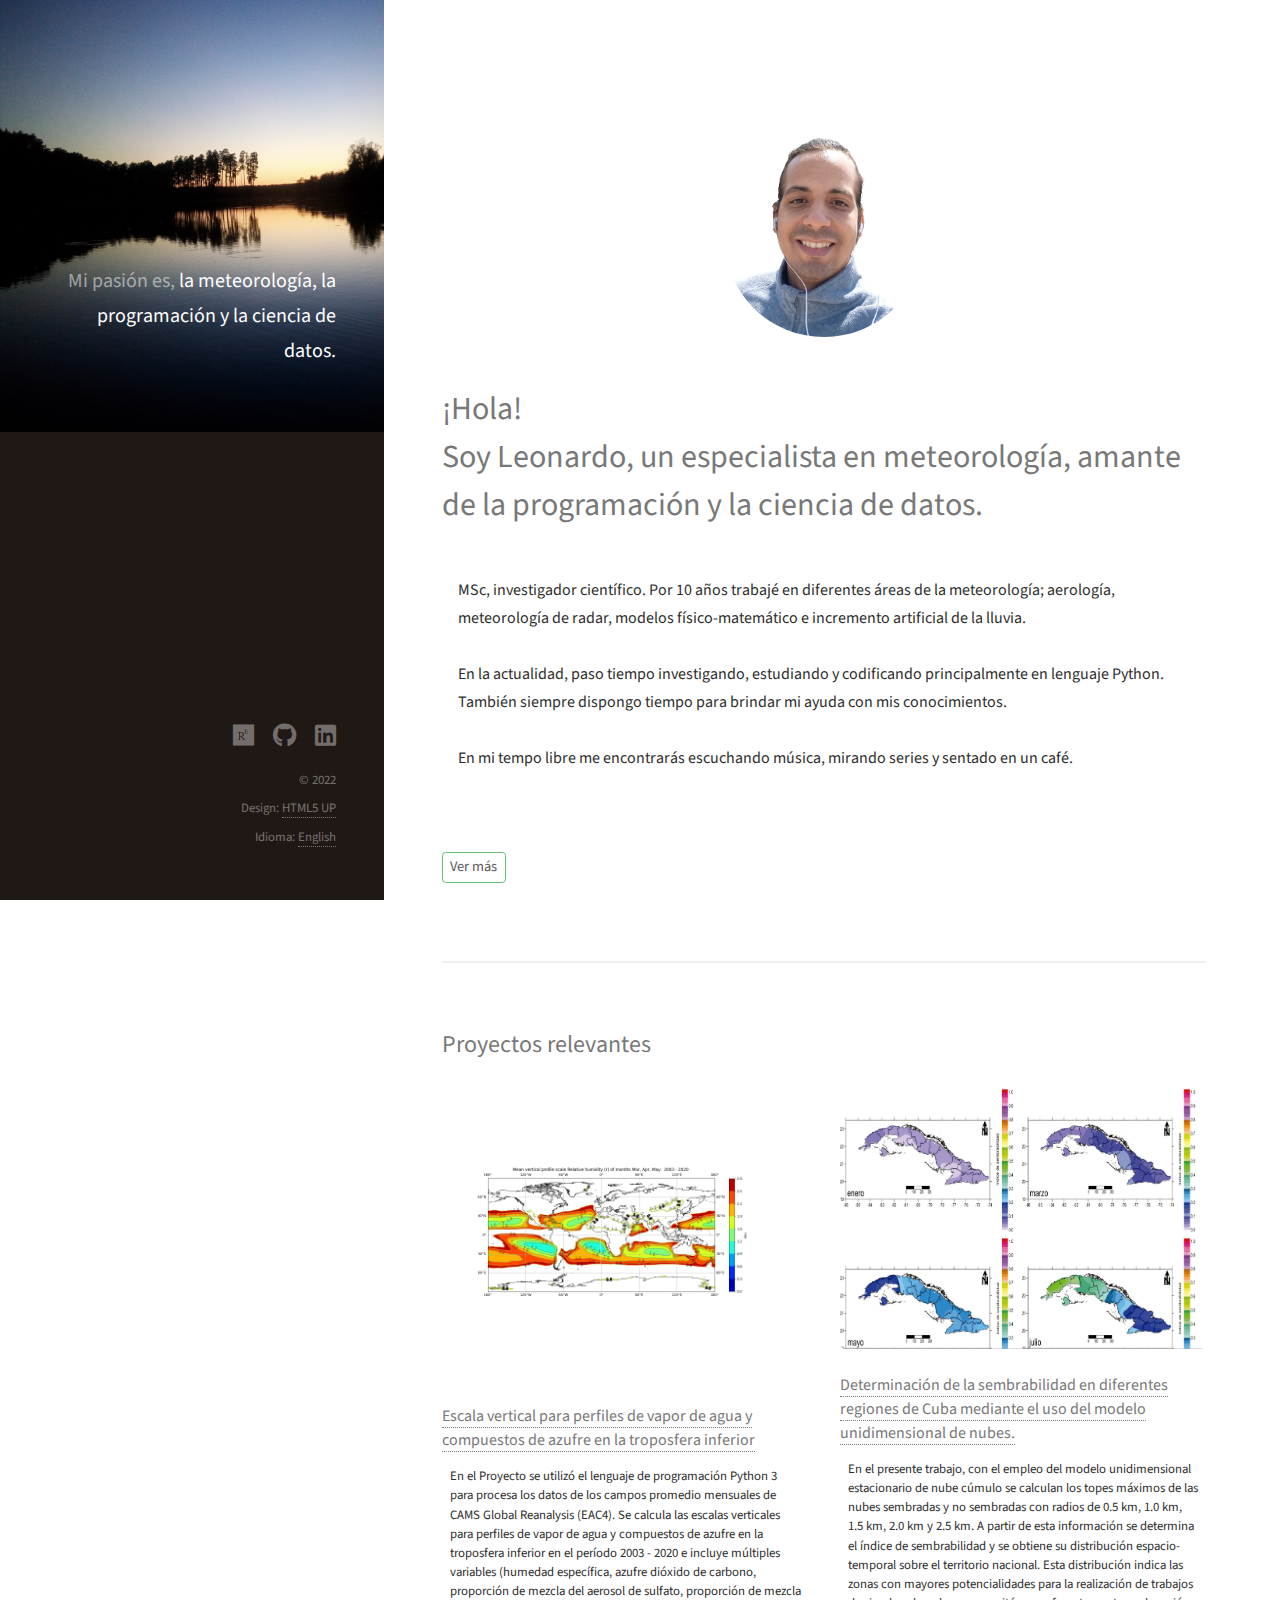
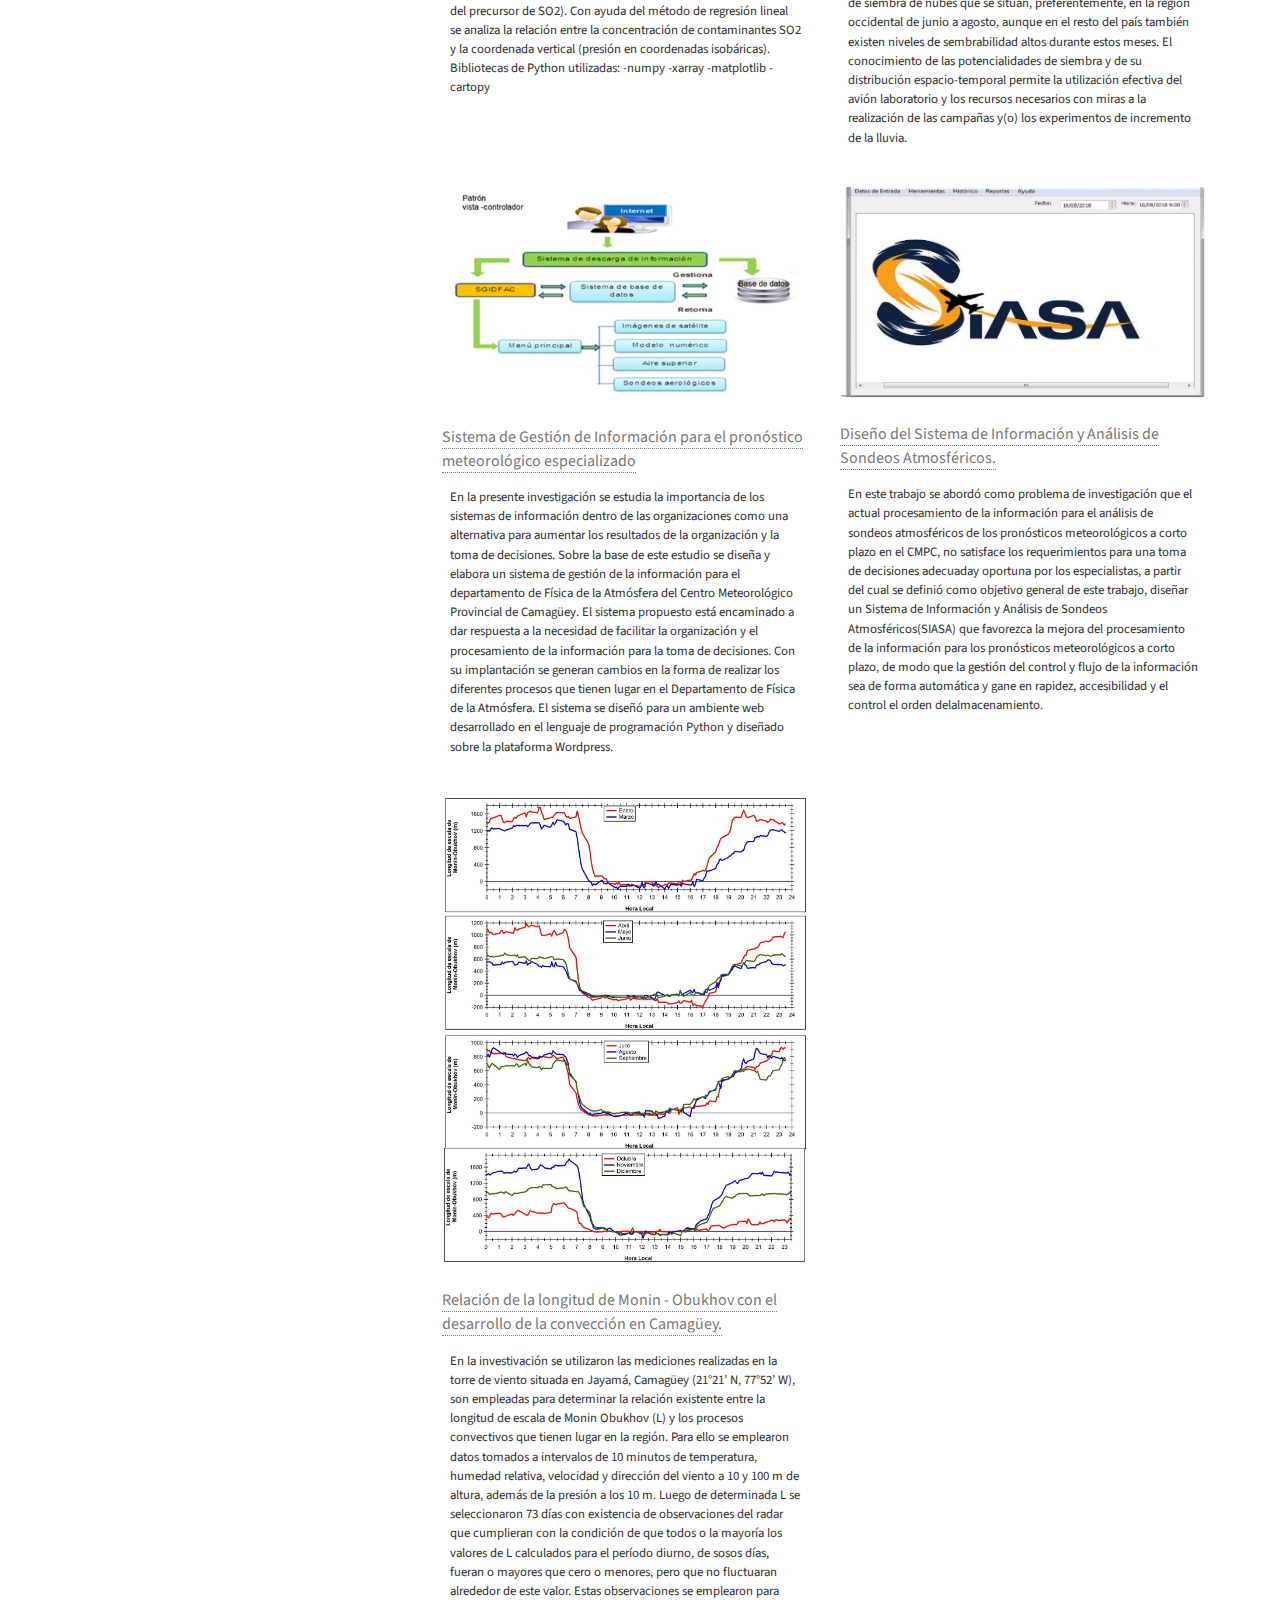
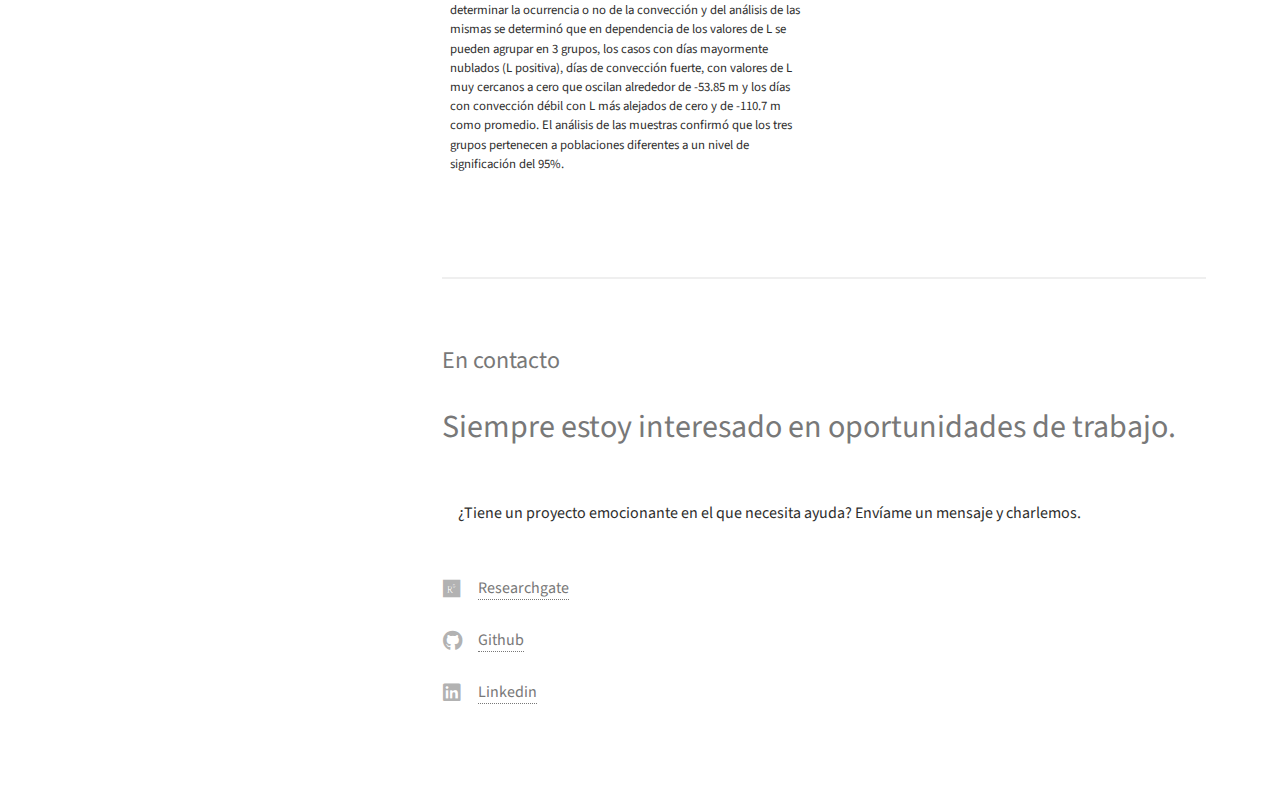
==== commit b4e3eef9: "actualizar nombre de pag en" ====
--- a/index.html
+++ b/index.html
@@ -51,7 +51,7 @@
 					<section id="one">
 						<header class="major">
 							<div class="inner">
-								<p style="text-align:center;"><a href="#" class="image avatar"><img src="images/avatar.jpg" alt="" width="500" height="200"/></a></p>
+								<p style="text-align:center;"><a href="#" class="image avatar"><img src="images/avatar.png" alt="" width="500" height="200"/></a></p>
 							<h2>¡Hola!<br />
 								Soy Leonardo, un especialista en meteorología, amante de la programación y la ciencia de datos.
 								</h2>
@@ -618,7 +618,9 @@
 						<li><a href="https://www.linkedin.com/in/leonardo-jim%C3%A9nez-pearce-18488611b/" target="_blank" class="icon brands fa-linkedin"><span class="label">Linkedin</span></a></li>
 					</ul>
 					<ul class="copyright">
-						<li>&copy; 2022</li><li>Design: <a href="http://html5up.net">HTML5 UP</a></li>
+						<li>&copy; 2022</li>
+						<li>Design: <a href="http://html5up.net">HTML5 UP</a></li>
+						<li>Idioma: <a href="index_en.html" lang="en" hreflang="en">English</a></li>
 					</ul>
 				</div>
 			</footer>
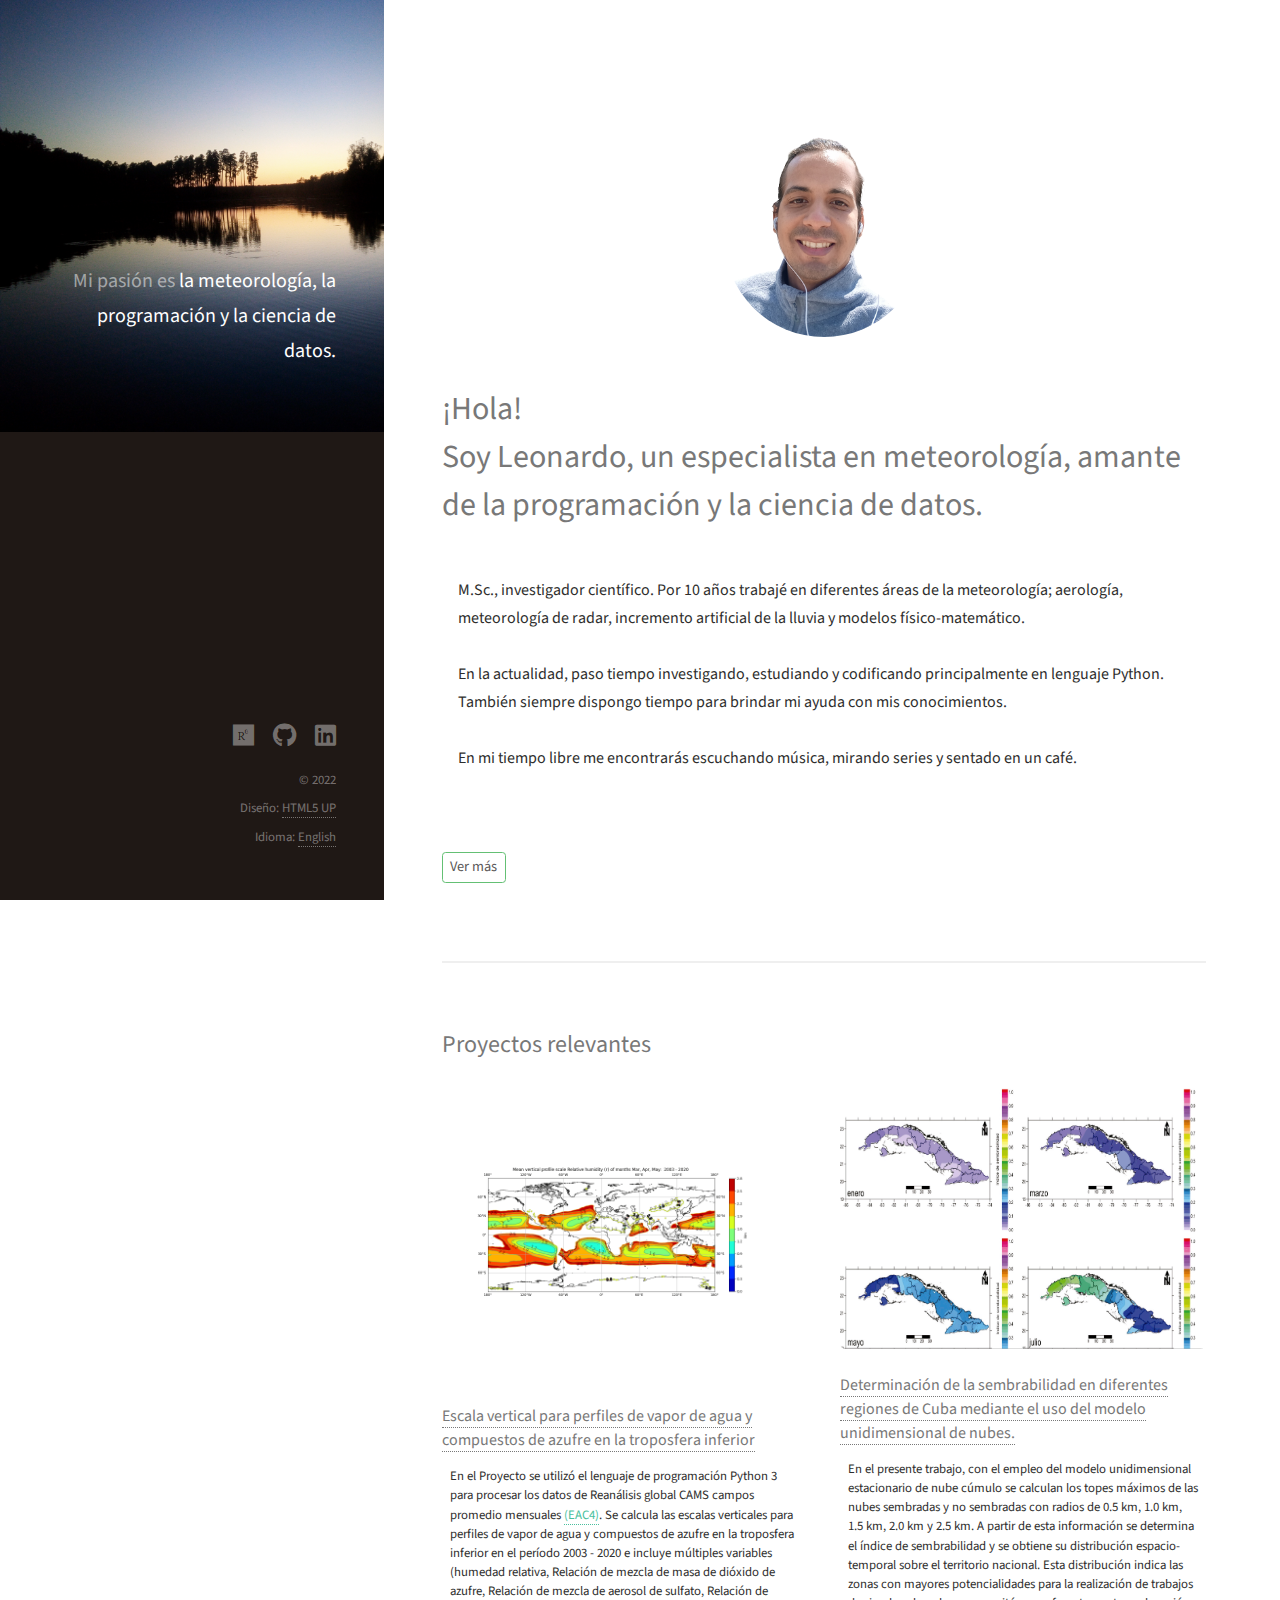
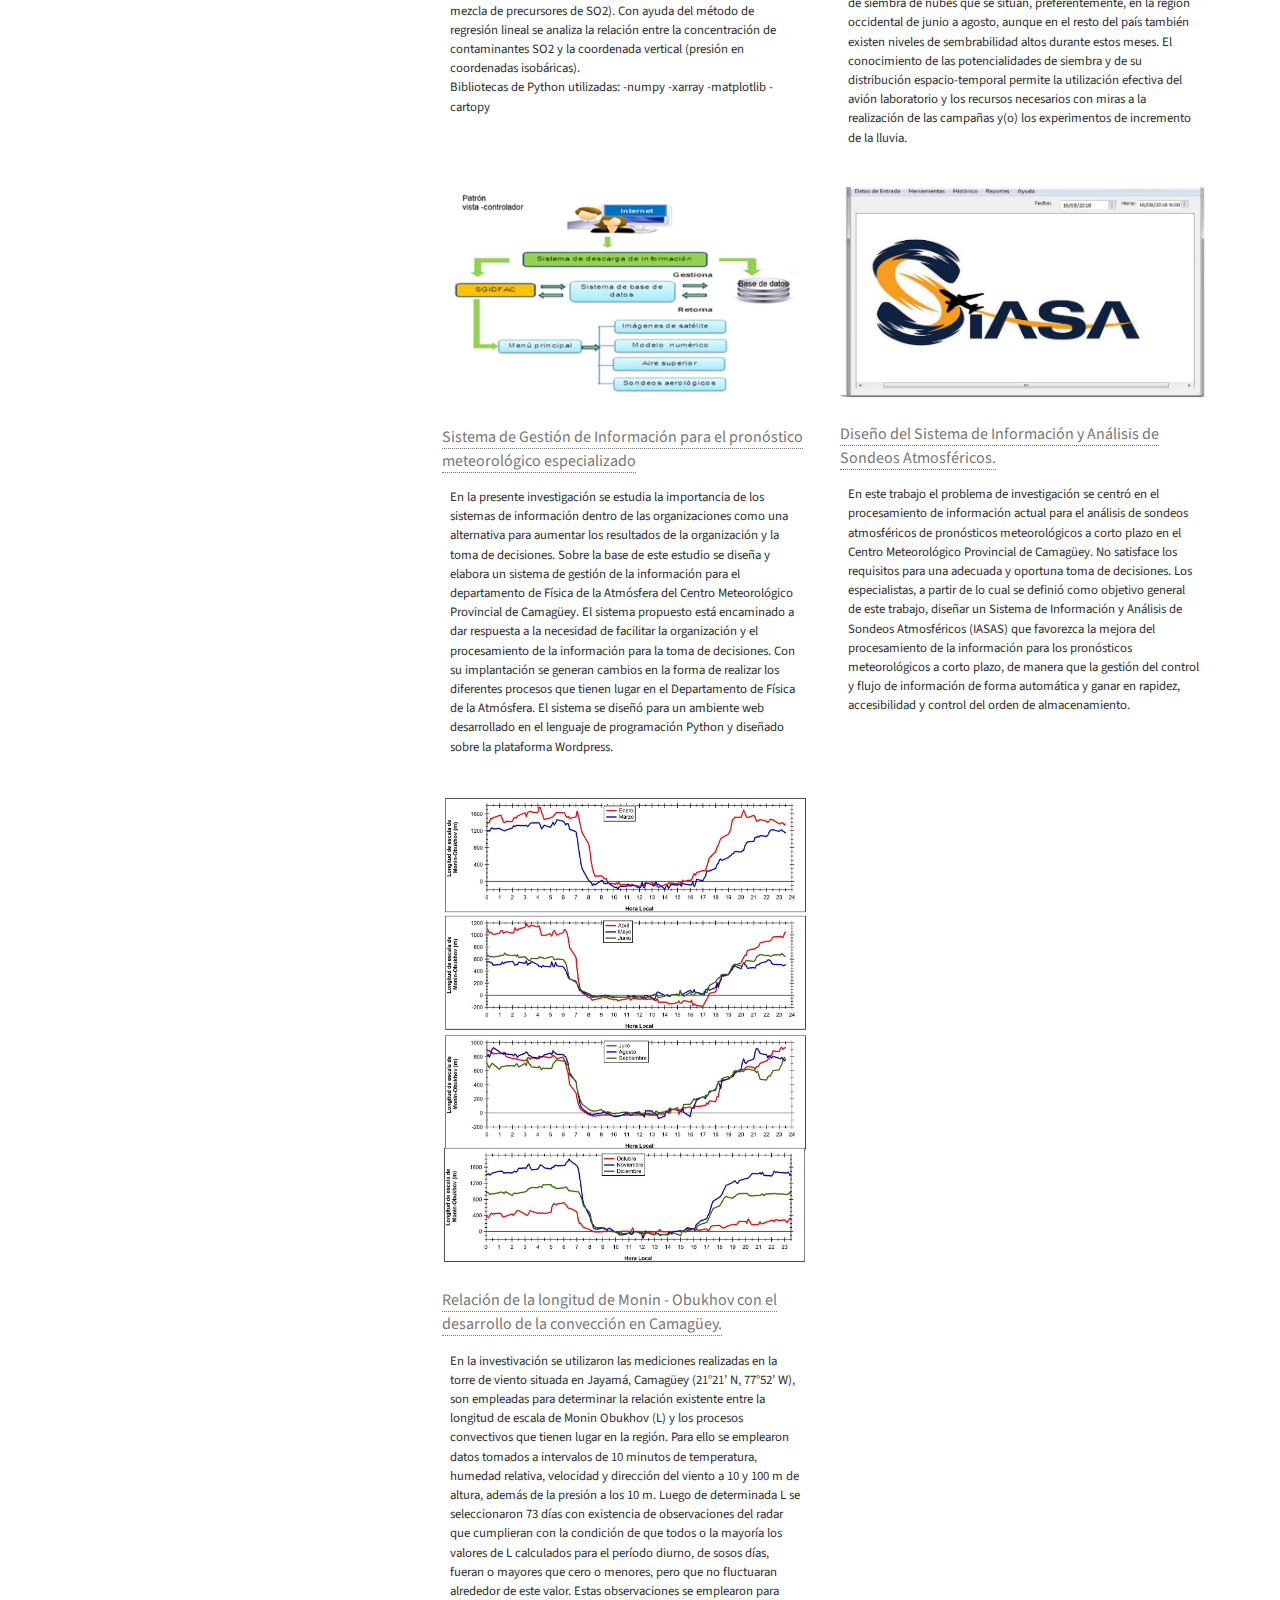
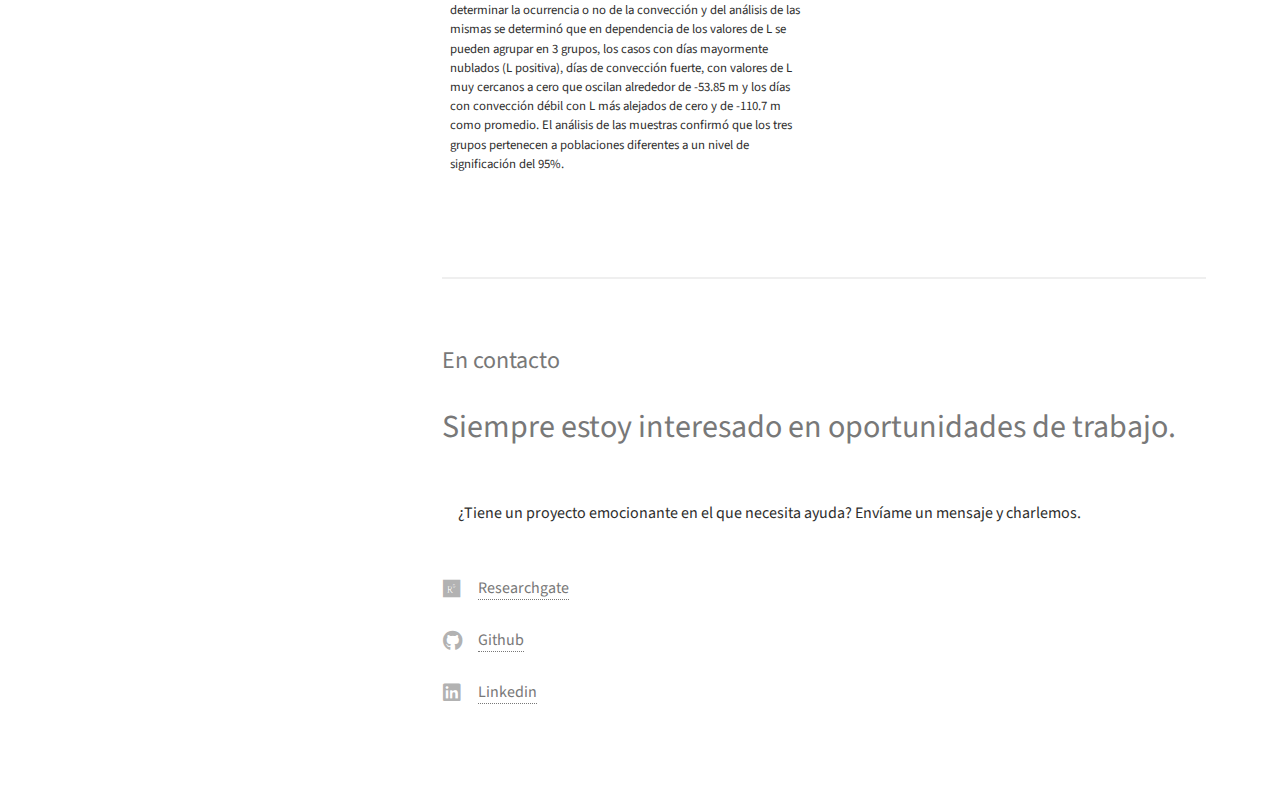
==== commit 5a16ef6d: "actualizar web en ingles" ====
--- a/index.html
+++ b/index.html
@@ -32,7 +32,7 @@
 			<header id="header">
 				<div class="inner">
 					<!--<a href="#" class="image avatar"><img src="images/avatar.jpg" alt="" /></a>-->
-					<br/><br><br><br><br><br><h1>Mi pasión es,<strong> la meteorología,<br />
+					<br/><br><br><br><br><br><h1>Mi pasión es<strong> la meteorología,<br />
 					 la programación <br />
 					y la ciencia de datos.<strong></h1>
 				</div>
@@ -66,16 +66,16 @@
 						</ul>-->
 
 							<input type="checkbox" class="read-more-state" id="post-1" />
-							<p class="read-more-wrap">MSc, investigador científico. Por 10 años trabajé en diferentes 
-								áreas de la meteorología; aerología, meteorología de radar, modelos físico-matemático 
-								e incremento artificial de la lluvia.<br/>
-							<br/>En la actualidad, paso tiempo investigando, estudiando y codificando principalmente en 
-							lenguaje Python. También siempre dispongo tiempo para brindar mi ayuda con mis conocimientos.<br/>
-							<br/>En mi tempo libre me encontrarás escuchando música, mirando series y sentado en un café.</p>
+							<p class="read-more-wrap">M.Sc., investigador científico. Por 10 años trabajé en diferentes 
+								áreas de la meteorología; aerología, meteorología de radar, incremento artificial de la lluvia 
+								y modelos físico-matemático.<br/>
+							<br/>En la actualidad, paso tiempo investigando, estudiando y codificando principalmente en lenguaje Python. 
+								También siempre dispongo tiempo para brindar mi ayuda con mis conocimientos.<br/>
+							<br/>En mi tiempo libre me encontrarás escuchando música, mirando series y sentado en un café.</p>
 							<span class="read-more-target"></span>
 							
 							<ul class="read-more-wrap">
-								<li class="read-more-target" style="color:#2e2e2d" >De niño quería ser piloto y estar cerca de las nubes.</li>
+								<li class="read-more-target" style="color:#2e2e2d" >De niño, quería ser piloto y estar cerca de las nubes.</li>
 								<li class="read-more-target" style="color:#2e2e2d">La vida decidió que yo estudiara bachillerato en 
 									informática. Después la vida me regaló el placer de estudiar las nubes 
 									pudiendo hacer la carrera de Meteorología y el Máster en  
@@ -85,8 +85,8 @@
 									Sondeos Atmosféricos.</li>
 								<li class="read-more-target" style="color:#2e2e2d">En el 2022 con la tutoría del 
 									<a href="https://www.researchgate.net/profile/A-Eliseev" target="_blank" title="Researhgate.net">Dr.Sc. A. V. Eliseev</a> 
-									y el <a href="https://www.researchgate.net/profile/A-Timazhev" target="_blank" title="Researhgate.net">Dr.Sc. A. V. Timazhev</a>
-									 publicamos el artículo <a href="http://ao.iao.ru/en/content/vol.35-2022/iss.07/7" target="_blank" 
+										y el <a href="https://www.researchgate.net/profile/A-Timazhev" target="_blank" title="Researhgate.net">Dr.Sc. A. V. Timazhev</a>
+										 publicamos el artículo <a href="http://ao.iao.ru/en/content/vol.35-2022/iss.07/7" target="_blank" 
 									title="Ir a Revista Optika Atmosfery i Oceana HTML">
 									<span style="color:blue">Scale heights of water vapor and sulfur species in the lower troposphere.</span></a>
 
@@ -113,7 +113,8 @@
 		  <div class="col-lg-3 col-md-4 mt-4 mt-md-0">
 			<div class="icon-box">
 			  <i class="ri-file-list-3-line" style="color: #e80368;"></i>
-			  <h3>modelo físico-matemático (WRF)</h3>
+			  <h3>modelo físico-matemático <span><a href="https://www2.mmm.ucar.edu/wrf/users/" 
+				target="_blank" title="Modelo de pronóstico e investigación meteorológica (WRF)">(WRF)</a></span></h3>
 			</div>
 		  </div>
 		  <div class="col-lg-3 col-md-4 mt-4 mt-lg-0">
@@ -188,10 +189,12 @@
 									<img src="images/thumbs/MediaEscalaVert3mes.gif" alt="" /></a>
 								<h3><a href="https://github.com/leonardojimenez1990/Vertical-scale-for-water-vapor-and-sulfur-compound-profiles-in-the-lower-troposphere.git" target="_blank" title="Github">
 									Escala vertical para perfiles de vapor de agua y compuestos de azufre en la troposfera inferior</a></h3>
-								<p>En el Proyecto se utilizó el lenguaje de programación Python 3 para procesa los datos de los campos promedio mensuales de CAMS Global Reanalysis (EAC4). 
+								<p>En el Proyecto se utilizó el lenguaje de programación Python 3 para procesar los datos de Reanálisis global CAMS campos promedio mensuales 
+									<span><a href="https://ads.atmosphere.copernicus.eu/cdsapp#!/dataset/cams-global-reanalysis-eac4-monthly?tab=overview" target="_blank" 
+									title="Reanálisis global CAMS (EAC4) campos promedio mensuales">(EAC4)</a>.</span>
 									Se calcula las escalas verticales para perfiles de vapor de agua y compuestos de azufre en la troposfera 
-									inferior en el período 2003 - 2020 e incluye múltiples variables (humedad específica, azufre dióxido de carbono,
-									 proporción de mezcla del aerosol de sulfato, proporción de mezcla del precursor de SO2). Con ayuda del 
+									inferior en el período 2003 - 2020 e incluye múltiples variables (humedad relativa, Relación de mezcla de masa de dióxido de azufre,
+									Relación de mezcla de aerosol de sulfato, Relación de mezcla de precursores de SO2). Con ayuda del 
 									 método de regresión lineal se analiza la relación entre la concentración de contaminantes SO2 y la 
 									 coordenada vertical (presión en coordenadas isobáricas).
 									<br>Bibliotecas de Python utilizadas: -numpy -xarray -matplotlib -cartopy </p>
@@ -228,14 +231,13 @@
 								<a href="images/thumbs/04.png" class="image fit thumb"><img src="images/thumbs/04.png" alt="" /></a>
 								<h3><a href="https://mega.nz/file/uBp0iaKJ#naSWsHNorAcqZEL-V19LXlj4Pp0P2X0Ap9iHCFpe6hg/aff=dbz5C4RHqOo" target="_blank" title="Trabajo por el título de Máster">
 									Diseño del Sistema de Información y Análisis de Sondeos Atmosféricos.</a></h3>
-								<p>En este trabajo se abordó como problema de investigación que el actual procesamiento de la información 
-									para el análisis de sondeos atmosféricos de los pronósticos meteorológicos a corto plazo en el CMPC, 
-									no satisface los requerimientos para una toma de decisiones adecuaday oportuna por los especialistas, 
-									a partir del cual se definió como objetivo general de este trabajo, diseñar un 
-									Sistema de Información y Análisis de Sondeos Atmosféricos(SIASA) que favorezca la mejora del 
-									procesamiento de la información para los pronósticos meteorológicos a corto plazo, de modo que la 
-									gestión del control y flujo de la información sea de forma automática y gane en rapidez, accesibilidad 
-									y el control el orden delalmacenamiento.</p>
+								<p>En este trabajo el problema de investigación se centró en el procesamiento de información actual para el análisis de 
+									sondeos atmosféricos de pronósticos meteorológicos a corto plazo en el Centro Meteorológico Provincial de Camagüey. 
+									No satisface los requisitos para una adecuada y oportuna toma de decisiones. Los especialistas, a partir de lo cual 
+									se definió como objetivo general de este trabajo, diseñar un Sistema de Información y Análisis de Sondeos 
+									Atmosféricos (IASAS) que favorezca la mejora del procesamiento de la información para los pronósticos meteorológicos 
+									a corto plazo, de manera que la gestión del control y flujo de información de forma automática y ganar en rapidez, 
+									accesibilidad y control del orden de almacenamiento.</p>
 							</article>
 							<article class="col-6 col-12-xsmall work-item">
 								<a href="images/thumbs/05.png" class="image fit thumb"><img src="images/thumbs/05.png" alt="" /></a>
@@ -619,7 +621,7 @@
 					</ul>
 					<ul class="copyright">
 						<li>&copy; 2022</li>
-						<li>Design: <a href="http://html5up.net">HTML5 UP</a></li>
+						<li>Diseño: <a href="http://html5up.net">HTML5 UP</a></li>
 						<li>Idioma: <a href="index_en.html" lang="en" hreflang="en">English</a></li>
 					</ul>
 				</div>
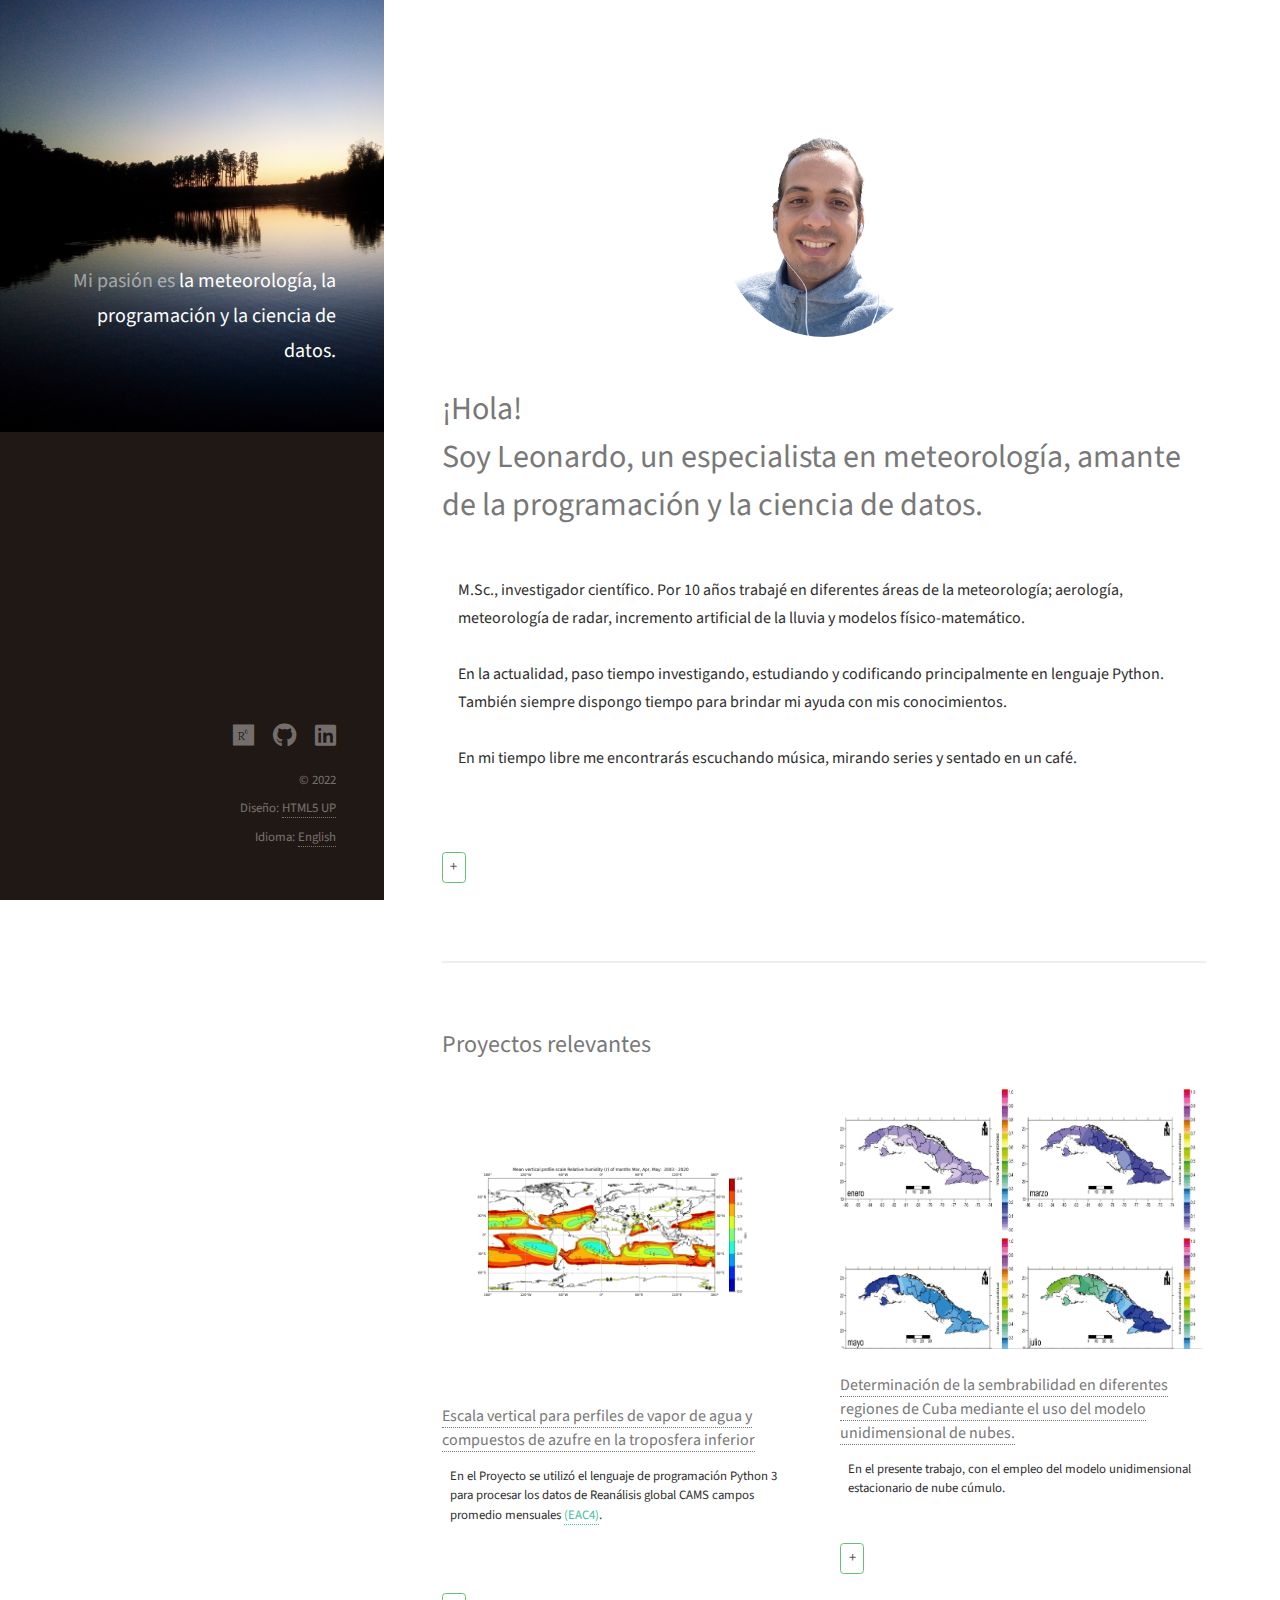
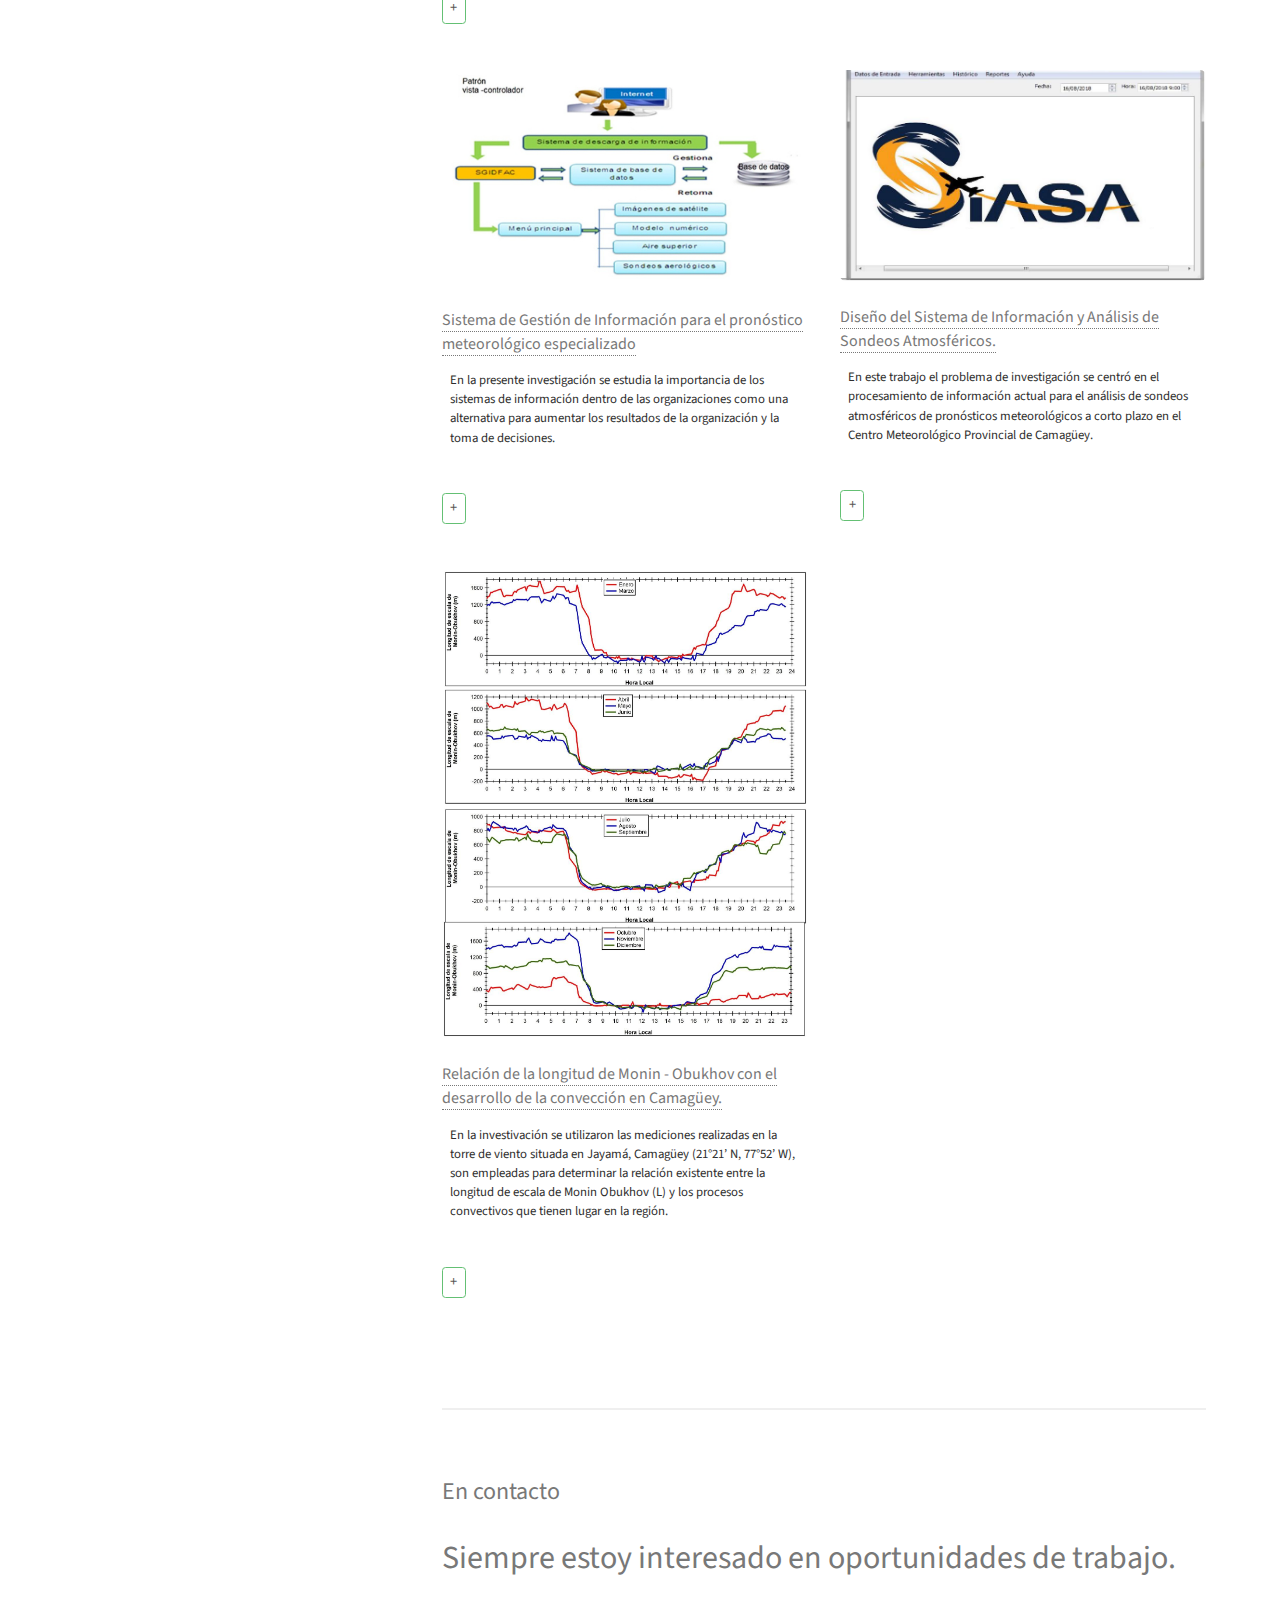
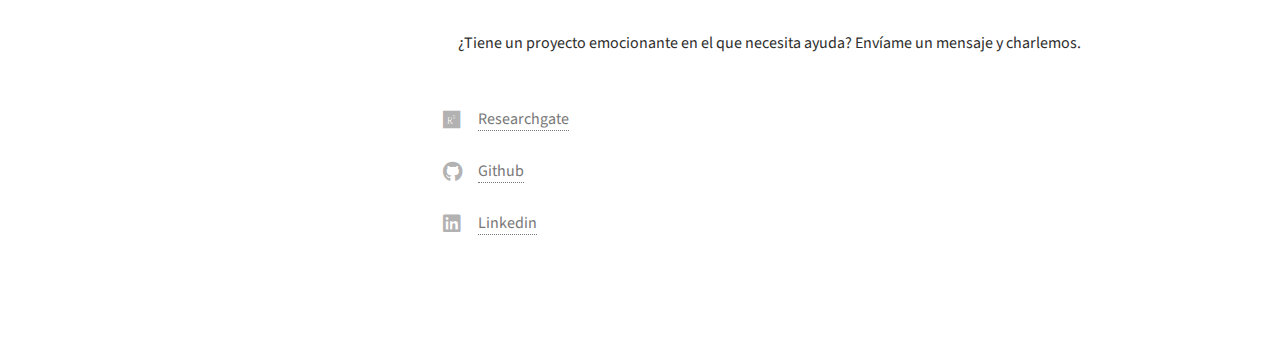
==== commit 80d635cb: "actualizar leer mas de la seccion proyectos" ====
--- a/index.html
+++ b/index.html
@@ -5,59 +5,65 @@
 	Free for personal and commercial use under the CCA 3.0 license (html5up.net/license)
 -->
 <html lang="es">
-	<head>
-		<title>Portafolio personal Leonardo</title>
-		<meta charset="utf-8" />
-		<meta name="viewport" content="width=device-width, initial-scale=1, user-scalable=no" />
-		<link rel="stylesheet" href="assets/css/main.css" />
-
-		  <!-- Google Fonts --> 
-		  <link href="https://fonts.googleapis.com/css?family=Open+Sans:300,300i,400,400i,600,600i,700,700i|Raleway:300,300i,400,400i,500,500i,600,600i,700,700i|Poppins:300,300i,400,400i,500,500i,600,600i,700,700i" rel="stylesheet">
-
-		  <!-- Vendor CSS Files 
+
+<head>
+	<title>Portafolio personal Leonardo</title>
+	<meta charset="utf-8" />
+	<meta name="viewport" content="width=device-width, initial-scale=1, user-scalable=no" />
+	<link rel="stylesheet" href="assets/css/main.css" />
+
+	<!-- Google Fonts -->
+	<link
+		href="https://fonts.googleapis.com/css?family=Open+Sans:300,300i,400,400i,600,600i,700,700i|Raleway:300,300i,400,400i,500,500i,600,600i,700,700i|Poppins:300,300i,400,400i,500,500i,600,600i,700,700i"
+		rel="stylesheet">
+
+	<!-- Vendor CSS Files 
 		  <link href="assets/vendor/bootstrap/css/bootstrap.min.css" rel="stylesheet">-->
-		  <link href="assets/vendor/bootstrap-icons/bootstrap-icons.css" rel="stylesheet">
-		  <link href="assets/vendor/boxicons/css/boxicons.min.css" rel="stylesheet">
-		  <link href="assets/vendor/glightbox/css/glightbox.min.css" rel="stylesheet">
-		  <link href="assets/vendor/remixicon/remixicon.css" rel="stylesheet">
-		  <link href="assets/vendor/swiper/swiper-bundle.min.css" rel="stylesheet">
-		
-		  <!-- Template Main CSS File
+	<link href="assets/vendor/bootstrap-icons/bootstrap-icons.css" rel="stylesheet">
+	<link href="assets/vendor/boxicons/css/boxicons.min.css" rel="stylesheet">
+	<link href="assets/vendor/glightbox/css/glightbox.min.css" rel="stylesheet">
+	<link href="assets/vendor/remixicon/remixicon.css" rel="stylesheet">
+	<link href="assets/vendor/swiper/swiper-bundle.min.css" rel="stylesheet">
+
+	<!-- Template Main CSS File
 		  <link href="assets/css/style.css" rel="stylesheet"> -->
 
-	</head>
-	<body class="is-preload">
-
-		<!-- Header -->
-			<header id="header">
-				<div class="inner">
-					<!--<a href="#" class="image avatar"><img src="images/avatar.jpg" alt="" /></a>-->
-					<br/><br><br><br><br><br><h1>Mi pasión es<strong> la meteorología,<br />
-					 la programación <br />
+</head>
+
+<body class="is-preload">
+
+	<!-- Header -->
+	<header id="header">
+		<div class="inner">
+			<!--<a href="#" class="image avatar"><img src="images/avatar.jpg" alt="" /></a>-->
+			<br /><br><br><br><br><br>
+			<h1>Mi pasión es<strong> la meteorología,<br />
+					la programación <br />
 					y la ciencia de datos.<strong></h1>
-				</div>
-			</header>
-
-		<!-- Main -->
-			<div id="main">
-
-				<!-- sobre mí -->
-				<!--preguntas para escribir la seccion sobre mi
+		</div>
+	</header>
+
+	<!-- Main -->
+	<div id="main">
+
+		<!-- sobre mí -->
+		<!--preguntas para escribir la seccion sobre mi
 					cliente – ¿Sabés cómo me siento al tener este problema?
 					cliente – ¿Cómo podés ayudarme a resolverlo?
 					cliente – ¿De qué manera sabés hacerlo?
 					cliente – ¿Por qué sos la persona perfecta para ayudarme?
 				-->
-					<section id="one">
-						<header class="major">
-							<div class="inner">
-								<p style="text-align:center;"><a href="#" class="image avatar"><img src="images/avatar.png" alt="" width="500" height="200"/></a></p>
-							<h2>¡Hola!<br />
-								Soy Leonardo, un especialista en meteorología, amante de la programación y la ciencia de datos.
-								</h2>
-							</div>
-						</header>
-							<!--<p>Por 10 años trabajé en diferentes áreas de la meteorología; aerología, 
+		<section id="one">
+			<header class="major">
+				<div class="inner">
+					<p style="text-align:center;"><a href="index.html" class="image avatar"><img src="images/avatar.png"
+								alt="" width="500" height="200" /></a></p>
+					<h2>¡Hola!<br />
+						Soy Leonardo, un especialista en meteorología, amante de la programación y la ciencia de datos.
+					</h2>
+				</div>
+			</header>
+			<!--<p>Por 10 años trabajé en diferentes áreas de la meteorología; aerología, 
 							meteorología de radar, modelo matemático meteorológico e incremento artificial de la lluvia.</p>
 							<p>En la actualidad, paso tiempo investigado, estudiando y codificando principamente en lenguaje Python.</p>
 							<p>En mi tempo libre me encontrarás escuchando música, mirando serie y sentado en un café.</p>
@@ -65,234 +71,312 @@
 							<li><a href="index.html" class="button">Leer mas</a></li>
 						</ul>-->
 
-							<input type="checkbox" class="read-more-state" id="post-1" />
-							<p class="read-more-wrap">M.Sc., investigador científico. Por 10 años trabajé en diferentes 
-								áreas de la meteorología; aerología, meteorología de radar, incremento artificial de la lluvia 
-								y modelos físico-matemático.<br/>
-							<br/>En la actualidad, paso tiempo investigando, estudiando y codificando principalmente en lenguaje Python. 
-								También siempre dispongo tiempo para brindar mi ayuda con mis conocimientos.<br/>
-							<br/>En mi tiempo libre me encontrarás escuchando música, mirando series y sentado en un café.</p>
-							<span class="read-more-target"></span>
-							
-							<ul class="read-more-wrap">
-								<li class="read-more-target" style="color:#2e2e2d" >De niño, quería ser piloto y estar cerca de las nubes.</li>
-								<li class="read-more-target" style="color:#2e2e2d">La vida decidió que yo estudiara bachillerato en 
-									informática. Después la vida me regaló el placer de estudiar las nubes 
-									pudiendo hacer la carrera de Meteorología y el Máster en  
-									Gerencia de la Ciencia y la Innovación.</li>
-								<li class="read-more-target" style="color:#2e2e2d">Compaginé los conocimientos de informática y 
-									meteorología con el Diseño del Sistema de Información y Análisis de 
-									Sondeos Atmosféricos.</li>
-								<li class="read-more-target" style="color:#2e2e2d">En el 2022 con la tutoría del 
-									<a href="https://www.researchgate.net/profile/A-Eliseev" target="_blank" title="Researhgate.net">Dr.Sc. A. V. Eliseev</a> 
-										y el <a href="https://www.researchgate.net/profile/A-Timazhev" target="_blank" title="Researhgate.net">Dr.Sc. A. V. Timazhev</a>
-										 publicamos el artículo <a href="http://ao.iao.ru/en/content/vol.35-2022/iss.07/7" target="_blank" 
-									title="Ir a Revista Optika Atmosfery i Oceana HTML">
-									<span style="color:blue">Scale heights of water vapor and sulfur species in the lower troposphere.</span></a>
-
-	<!-- ======= intereses ======= -->
-    <div class="interests container">
-
-		<div class="section-title">
-		  <br><h2>Intereses</h2>
-		</div>
-  
-		<div class="row">
-		  <div class="col-lg-3 col-md-4">
-			<div class="icon-box">
-			  <i class="ri-gradienter-line" style="color: #ffbb2c;"></i>
-			  <h3>Python</h3>
-			</div>
-		  </div>
-		  <div class="col-lg-3 col-md-4 mt-4 mt-md-0">
-			<div class="icon-box">
-			  <i class="ri-gradienter-line" style="color: #5578ff;"></i>
-			  <h3>java</h3>
-			</div>
-		  </div>
-		  <div class="col-lg-3 col-md-4 mt-4 mt-md-0">
-			<div class="icon-box">
-			  <i class="ri-file-list-3-line" style="color: #e80368;"></i>
-			  <h3>modelo físico-matemático <span><a href="https://www2.mmm.ucar.edu/wrf/users/" 
-				target="_blank" title="Modelo de pronóstico e investigación meteorológica (WRF)">(WRF)</a></span></h3>
-			</div>
-		  </div>
-		  <div class="col-lg-3 col-md-4 mt-4 mt-lg-0">
-			<div class="icon-box">
-			  <i class="ri-file-list-3-line" style="color: #e361ff;"></i>
-			  <h3>ciencia de datos</h3>
-			</div>
-		  </div>
-		  <div class="col-lg-3 col-md-4 mt-4">
-			<div class="icon-box">
-			  <i class="ri-file-list-3-line" style="color: #47aeff;"></i>
-			  <h3>investivación</h3>
-			</div>
-		  </div>
-		  <div class="col-lg-3 col-md-4 mt-4">
-			<div class="icon-box">
-			  <i class=" ri-database-2-line" style="color: #ffa76e;"></i>
-			  <h3>SQL</h3>
-			</div>
-		  </div>
-		  <div class="col-lg-3 col-md-4 mt-4">
-			<div class="icon-box">
-			  <i class="ri-bar-chart-box-line" style="color: #11dbcf;"></i>
-			  <h3>análisis estadístico</h3>
-			</div>
-		  </div>
-		  <div class="col-lg-3 col-md-4 mt-4">
-			<div class="icon-box">
-			  <i class="ri-base-station-line" style="color: #4233ff;"></i>
-			  <h3>meteorología de radar</h3>
-			</div>
-		  </div>
-		  <div class="col-lg-3 col-md-4 mt-4">
-			<div class="icon-box">
-			  <i class="ri-file-list-3-line" style="color: #b2904f;"></i>
-			  <h3>meteorología; climatología</h3>
-			</div>
-		  </div>
-		  <div class="col-lg-3 col-md-4 mt-4">
-			<div class="icon-box">
-			  <i class="ri-file-list-3-line" style="color: #b20969;"></i>
-			  <h3>física de las nubes</h3>
-			</div>
-		  </div>
-		  <div class="col-lg-3 col-md-4 mt-4">
-			<div class="icon-box">
-			  <i class="ri-price-tag-2-line" style="color: #ff5828;"></i>
-			  <h3>Inglés(B1); Ruso(B1)</h3>
-			</div>
-		  </div>
-		  <div class="col-lg-3 col-md-4 mt-4">
-			<div class="icon-box">
-			  <i class="ri-file-list-3-line" style="color: #29cc61;"></i>
-			  <h3>aerología</h3>
-			</div>
-		  </div>
-		</div>
-  
-	  </div><!-- fin intereses -->
-	</li></ul>
-						    <label for="post-1" class="read-more-trigger"></label>
-							
-						
-					</section>
-
-				<!-- trabajos recientes -->
-					<section id="two">
-						<h2>Proyectos relevantes</h2>
+			<input type="checkbox" class="read-more-state" id="post-1" />
+			<p class="read-more-wrap">M.Sc., investigador científico. Por 10 años trabajé en diferentes
+				áreas de la meteorología; aerología, meteorología de radar, incremento artificial de la lluvia
+				y modelos físico-matemático.<br />
+				<br />En la actualidad, paso tiempo investigando, estudiando y codificando principalmente en lenguaje
+				Python.
+				También siempre dispongo tiempo para brindar mi ayuda con mis conocimientos.<br />
+				<br />En mi tiempo libre me encontrarás escuchando música, mirando series y sentado en un café.
+			</p>
+			<span class="read-more-target"></span>
+
+			<ul class="read-more-wrap">
+				<li class="read-more-target" style="color:#2e2e2d">De niño, quería ser piloto y estar cerca de las
+					nubes.</li>
+				<li class="read-more-target" style="color:#2e2e2d">La vida decidió que yo estudiara bachillerato en
+					informática. Después la vida me regaló el placer de estudiar las nubes
+					pudiendo hacer la carrera de Meteorología y el Máster en
+					Gerencia de la Ciencia y la Innovación.</li>
+				<li class="read-more-target" style="color:#2e2e2d">Compaginé los conocimientos de informática y
+					meteorología con el Diseño del Sistema de Información y Análisis de
+					Sondeos Atmosféricos.</li>
+				<li class="read-more-target" style="color:#2e2e2d">En el 2022 con la tutoría del
+					<a href="https://www.researchgate.net/profile/A-Eliseev" target="_blank"
+						title="Researhgate.net">Dr.Sc. A. V. Eliseev</a>
+					y el <a href="https://www.researchgate.net/profile/A-Timazhev" target="_blank"
+						title="Researhgate.net">Dr.Sc. A. V. Timazhev</a>
+					publicamos el artículo <a href="http://ao.iao.ru/en/content/vol.35-2022/iss.07/7" target="_blank"
+						title="Ir a Revista Optika Atmosfery i Oceana HTML">
+						<span style="color:blue">Scale heights of water vapor and sulfur species in the lower
+							troposphere.</span></a>
+
+					<!-- ======= intereses ======= -->
+					<div class="interests container">
+
+						<div class="section-title">
+							<br>
+							<h2>Intereses</h2>
+						</div>
+
 						<div class="row">
-							<article class="col-6 col-12-xsmall work-item">
-								<a href="images/thumbs/01.png" class="image fit thumb">
-									<img src="images/thumbs/MediaEscalaVert3mes.gif" alt="" /></a>
-								<h3><a href="https://github.com/leonardojimenez1990/Vertical-scale-for-water-vapor-and-sulfur-compound-profiles-in-the-lower-troposphere.git" target="_blank" title="Github">
-									Escala vertical para perfiles de vapor de agua y compuestos de azufre en la troposfera inferior</a></h3>
-								<p>En el Proyecto se utilizó el lenguaje de programación Python 3 para procesar los datos de Reanálisis global CAMS campos promedio mensuales 
-									<span><a href="https://ads.atmosphere.copernicus.eu/cdsapp#!/dataset/cams-global-reanalysis-eac4-monthly?tab=overview" target="_blank" 
-									title="Reanálisis global CAMS (EAC4) campos promedio mensuales">(EAC4)</a>.</span>
-									Se calcula las escalas verticales para perfiles de vapor de agua y compuestos de azufre en la troposfera 
-									inferior en el período 2003 - 2020 e incluye múltiples variables (humedad relativa, Relación de mezcla de masa de dióxido de azufre,
-									Relación de mezcla de aerosol de sulfato, Relación de mezcla de precursores de SO2). Con ayuda del 
-									 método de regresión lineal se analiza la relación entre la concentración de contaminantes SO2 y la 
-									 coordenada vertical (presión en coordenadas isobáricas).
-									<br>Bibliotecas de Python utilizadas: -numpy -xarray -matplotlib -cartopy </p>
-							</article>
-							<article class="col-6 col-12-xsmall work-item">
-								<a href="images/thumbs/02.png" class="image fit thumb"><img src="images/thumbs/02.png" alt="" /></a>
-								<h3><a href="http://rcm.insmet.cu/index.php/rcm/article/view/212" target="_blank" title="rcm.insmet.cu">
-									Determinación de la sembrabilidad en diferentes regiones de Cuba mediante el uso del modelo unidimensional de nubes.</a></h3>
-								<p>En el presente trabajo, con el empleo del modelo unidimensional estacionario de nube cúmulo se calculan los topes
-									máximos de las nubes sembradas y no sembradas con radios de 0.5 km, 1.0 km, 1.5 km,
-									2.0 km y 2.5 km. A partir de esta información se determina el índice de sembrabilidad y se
-									obtiene su distribución espacio-temporal sobre el territorio nacional. Esta distribución indica
-									las zonas con mayores potencialidades para la realización de trabajos de siembra de nubes que
-									se sitúan, preferentemente, en la región occidental de junio a agosto, aunque en el resto del país
-									también existen niveles de sembrabilidad altos durante estos meses. El conocimiento de las
-									potencialidades de siembra y de su distribución espacio-temporal permite la utilización efectiva
-									del avión laboratorio y los recursos necesarios con miras a la realización de las campañas y(o)
-									los experimentos de incremento de la lluvia.</p>
-							</article>
-							<article class="col-6 col-12-xsmall work-item">
-								<a href="images/thumbs/03.png" class="image fit thumb"><img src="images/thumbs/03.png" alt="" /></a>
-								<h3><a href="http://rcm.insmet.cu/index.php/rcm/article/view/506" target="_blank" title="rcm.insmet.cu">
-									Sistema de Gestión de Información para el pronóstico meteorológico especializado</a></h3>
-								<p>En la presente investigación se estudia la importancia de los sistemas de información dentro de las organizaciones 
-									como una alternativa para aumentar los resultados de la organización y la toma de decisiones. Sobre la base de este 
-									estudio se diseña y elabora un sistema de gestión de la información para el departamento de Física de la Atmósfera 
-									del Centro Meteorológico Provincial de Camagüey. El sistema propuesto está encaminado a dar respuesta a la necesidad 
-									de facilitar la organización y el procesamiento de la información para la toma de decisiones. Con su implantación se 
-									generan cambios en la forma de realizar los diferentes procesos que tienen lugar en el Departamento de Física de la 
-									Atmósfera. El sistema se diseñó para un ambiente web desarrollado en el lenguaje de programación Python y diseñado 
-									sobre la plataforma Wordpress.</p>
-							</article>
-							<article class="col-6 col-12-xsmall work-item">
-								<a href="images/thumbs/04.png" class="image fit thumb"><img src="images/thumbs/04.png" alt="" /></a>
-								<h3><a href="https://mega.nz/file/uBp0iaKJ#naSWsHNorAcqZEL-V19LXlj4Pp0P2X0Ap9iHCFpe6hg/aff=dbz5C4RHqOo" target="_blank" title="Trabajo por el título de Máster">
-									Diseño del Sistema de Información y Análisis de Sondeos Atmosféricos.</a></h3>
-								<p>En este trabajo el problema de investigación se centró en el procesamiento de información actual para el análisis de 
-									sondeos atmosféricos de pronósticos meteorológicos a corto plazo en el Centro Meteorológico Provincial de Camagüey. 
-									No satisface los requisitos para una adecuada y oportuna toma de decisiones. Los especialistas, a partir de lo cual 
-									se definió como objetivo general de este trabajo, diseñar un Sistema de Información y Análisis de Sondeos 
-									Atmosféricos (IASAS) que favorezca la mejora del procesamiento de la información para los pronósticos meteorológicos 
-									a corto plazo, de manera que la gestión del control y flujo de información de forma automática y ganar en rapidez, 
-									accesibilidad y control del orden de almacenamiento.</p>
-							</article>
-							<article class="col-6 col-12-xsmall work-item">
-								<a href="images/thumbs/05.png" class="image fit thumb"><img src="images/thumbs/05.png" alt="" /></a>
-								<h3><a href="https://mega.nz/file/CAxkHDaL#i-2mgInBbWMfyEWBOnyCAidkSgYIfpRFvEc1NzjcYD0/aff=dbz5C4RHqOo" target="_blank" title="Trabajo por el título de licenciado">
-									Relación de la longitud de Monin - Obukhov con el desarrollo de la convección en Camagüey.</a></h3>
-								<p>En la investivación se utilizaron las mediciones realizadas en la torre de viento situada en Jayamá, Camagüey (21°21’ N,
-									77°52’ W), son empleadas para determinar la relación existente entre la longitud de escala
-									de Monin Obukhov (L) y los procesos convectivos que tienen lugar en la región. Para ello
-									se emplearon datos tomados a intervalos de 10 minutos de temperatura, humedad
-									relativa, velocidad y dirección del viento a 10 y 100 m de altura, además de la presión a
-									los 10 m. Luego de determinada L se seleccionaron 73 días con existencia de
-									observaciones del radar que cumplieran con la condición de que todos o la mayoría los
-									valores de L calculados para el período diurno, de sosos días, fueran o mayores que cero
-									o menores, pero que no fluctuaran alrededor de este valor. Estas observaciones se
-									emplearon para determinar la ocurrencia o no de la convección y del análisis de las
-									mismas se determinó que en dependencia de los valores de L se pueden agrupar en 3
-									grupos, los casos con días mayormente nublados (L positiva), días de convección fuerte,
-									con valores de L muy cercanos a cero que oscilan alrededor de -53.85 m y los días con
-									convección débil con L más alejados de cero y de -110.7 m como promedio. El análisis de
-									las muestras confirmó que los tres grupos pertenecen a poblaciones diferentes a un nivel
-									de significación del 95%.</p>
-							</article>
-						<!--</div>
+							<div class="col-lg-3 col-md-4">
+								<div class="icon-box">
+									<i class="ri-gradienter-line" style="color: #ffbb2c;"></i>
+									<h3>Python</h3>
+								</div>
+							</div>
+							<div class="col-lg-3 col-md-4 mt-4 mt-md-0">
+								<div class="icon-box">
+									<i class="ri-gradienter-line" style="color: #5578ff;"></i>
+									<h3>java</h3>
+								</div>
+							</div>
+							<div class="col-lg-3 col-md-4 mt-4 mt-md-0">
+								<div class="icon-box">
+									<i class="ri-file-list-3-line" style="color: #e80368;"></i>
+									<h3>modelo físico-matemático <span><a href="https://www2.mmm.ucar.edu/wrf/users/"
+												target="_blank"
+												title="Modelo de pronóstico e investigación meteorológica (WRF)">(WRF)</a></span>
+									</h3>
+								</div>
+							</div>
+							<div class="col-lg-3 col-md-4 mt-4 mt-lg-0">
+								<div class="icon-box">
+									<i class="ri-file-list-3-line" style="color: #e361ff;"></i>
+									<h3>ciencia de datos</h3>
+								</div>
+							</div>
+							<div class="col-lg-3 col-md-4 mt-4">
+								<div class="icon-box">
+									<i class="ri-file-list-3-line" style="color: #47aeff;"></i>
+									<h3>investivación</h3>
+								</div>
+							</div>
+							<div class="col-lg-3 col-md-4 mt-4">
+								<div class="icon-box">
+									<i class=" ri-database-2-line" style="color: #ffa76e;"></i>
+									<h3>SQL</h3>
+								</div>
+							</div>
+							<div class="col-lg-3 col-md-4 mt-4">
+								<div class="icon-box">
+									<i class="ri-bar-chart-box-line" style="color: #11dbcf;"></i>
+									<h3>análisis estadístico</h3>
+								</div>
+							</div>
+							<div class="col-lg-3 col-md-4 mt-4">
+								<div class="icon-box">
+									<i class="ri-base-station-line" style="color: #4233ff;"></i>
+									<h3>meteorología de radar</h3>
+								</div>
+							</div>
+							<div class="col-lg-3 col-md-4 mt-4">
+								<div class="icon-box">
+									<i class="ri-file-list-3-line" style="color: #b2904f;"></i>
+									<h3>meteorología; climatología</h3>
+								</div>
+							</div>
+							<div class="col-lg-3 col-md-4 mt-4">
+								<div class="icon-box">
+									<i class="ri-file-list-3-line" style="color: #b20969;"></i>
+									<h3>física de las nubes</h3>
+								</div>
+							</div>
+							<div class="col-lg-3 col-md-4 mt-4">
+								<div class="icon-box">
+									<i class="ri-price-tag-2-line" style="color: #ff5828;"></i>
+									<h3>Inglés(B1); Ruso(B1)</h3>
+								</div>
+							</div>
+							<div class="col-lg-3 col-md-4 mt-4">
+								<div class="icon-box">
+									<i class="ri-file-list-3-line" style="color: #29cc61;"></i>
+									<h3>aerología</h3>
+								</div>
+							</div>
+						</div>
+
+					</div><!-- fin intereses -->
+				</li>
+			</ul>
+			<label for="post-1" class="read-more-trigger"></label>
+
+
+		</section>
+
+		<!-- trabajos recientes -->
+		<section id="two">
+			<h2>Proyectos relevantes</h2>
+			<div class="row">
+				<article class="col-6 col-12-xsmall work-item">
+					<a href="images/thumbs/01.png" class="image fit thumb">
+						<img src="images/thumbs/MediaEscalaVert3mes.gif" alt="" /></a>
+					<h3><a href="https://github.com/leonardojimenez1990/Vertical-scale-for-water-vapor-and-sulfur-compound-profiles-in-the-lower-troposphere.git"
+							target="_blank" title="Github">
+							Escala vertical para perfiles de vapor de agua y compuestos de azufre en la troposfera
+							inferior</a></h3>
+					<p>En el Proyecto se utilizó el lenguaje de programación Python 3 para procesar los datos de
+						Reanálisis global CAMS campos promedio mensuales
+						<span><a href="https://ads.atmosphere.copernicus.eu/cdsapp#!/dataset/cams-global-reanalysis-eac4-monthly?tab=overview"
+								target="_blank"
+								title="Reanálisis global CAMS (EAC4) campos promedio mensuales">(EAC4)</a>.</span>
+					</p>
+
+					<input type="checkbox" class="read-more-state-proyectos" id="post-2" />
+					<p class="read-more-wrap-proyectos">
+						<span class="read-more-target-proyectos" style="color:#2e2e2d">Se calcula las escalas verticales
+							para perfiles de vapor de agua y compuestos de azufre en la
+							troposfera inferior en el período 2003 - 2020 e incluye múltiples variables (humedad
+							relativa, Relación de
+							mezcla de masa de dióxido de azufre, Relación de mezcla de aerosol de sulfato, Relación de
+							mezcla de precursores de SO2). Con ayuda
+							del método de regresión lineal se analiza la relación entre la concentración de
+							contaminantes SO2 y
+							la coordenada vertical (presión en coordenadas isobáricas).
+							<br>Bibliotecas de Python utilizadas: -numpy -xarray -matplotlib -cartopy</span>
+					</p>
+					<label for="post-2" class="read-more-trigger-proyectos"></label>
+
+				</article>
+
+				<article class="col-6 col-12-xsmall work-item">
+					<a href="images/thumbs/02.png" class="image fit thumb"><img src="images/thumbs/02.png" alt="" /></a>
+					<h3><a href="http://rcm.insmet.cu/index.php/rcm/article/view/212" target="_blank"
+							title="rcm.insmet.cu">
+							Determinación de la sembrabilidad en diferentes regiones de Cuba mediante el uso del modelo
+							unidimensional de nubes.</a></h3>
+					<p>En el presente trabajo, con el empleo del modelo unidimensional estacionario de nube cúmulo.</p>
+					<input type="checkbox" class="read-more-state-proyectos" id="post-3" />
+					<p class="read-more-wrap-proyectos">
+						<span class="read-more-target-proyectos" style="color:#2e2e2d">Se calculan los topes máximos
+							de las nubes sembradas y no sembradas con radios de 0.5 km, 1.0 km, 1.5 km, 2.0 km y 2.5 km.
+							A partir de esta información se determina el índice de sembrabilidad y se obtiene su
+							distribución
+							espacio-temporal sobre el territorio nacional. Esta distribución indica las zonas con
+							mayores
+							potencialidades para la realización de trabajos de siembra de nubes que se sitúan,
+							preferentemente,
+							en la región occidental de junio a agosto, aunque en el resto del país también existen
+							niveles de
+							sembrabilidad altos durante estos meses. El conocimiento de las potencialidades de siembra y
+							de
+							su distribución espacio-temporal permite la utilización efectiva del avión laboratorio y los
+							recursos necesarios con miras a la realización de las campañas y(o) los experimentos de
+							incremento de la lluvia.
+						</span>
+					</p>
+					<label for="post-3" class="read-more-trigger-proyectos"></label>
+				</article>
+				<article class="col-6 col-12-xsmall work-item">
+					<a href="images/thumbs/03.png" class="image fit thumb"><img src="images/thumbs/03.png" alt="" /></a>
+					<h3><a href="http://rcm.insmet.cu/index.php/rcm/article/view/506" target="_blank"
+							title="rcm.insmet.cu">
+							Sistema de Gestión de Información para el pronóstico meteorológico especializado</a></h3>
+					<p>En la presente investigación se estudia la importancia de los sistemas de información dentro de
+						las organizaciones
+						como una alternativa para aumentar los resultados de la organización y la toma de decisiones.
+					</p>
+					<input type="checkbox" class="read-more-state-proyectos" id="post-4" />
+					<p class="read-more-wrap-proyectos">
+						<span class="read-more-target-proyectos" style="color:#2e2e2d">Sobre la base de este
+							estudio se diseña y elabora un sistema de gestión de la información para el departamento de
+							Física de la Atmósfera
+							del Centro Meteorológico Provincial de Camagüey. El sistema propuesto está encaminado a dar
+							respuesta a la necesidad
+							de facilitar la organización y el procesamiento de la información para la toma de
+							decisiones.
+							Con su implantación se
+							generan cambios en la forma de realizar los diferentes procesos que tienen lugar en el
+							Departamento de Física de la
+							Atmósfera. El sistema se diseñó para un ambiente web desarrollado en el lenguaje de
+							programación
+							Python y diseñado
+							sobre la plataforma Wordpress.
+						</span>
+					</p>
+					<label for="post-4" class="read-more-trigger-proyectos"></label>
+				</article>
+				<article class="col-6 col-12-xsmall work-item">
+					<a href="images/thumbs/04.png" class="image fit thumb"><img src="images/thumbs/04.png" alt="" /></a>
+					<h3><a href="https://mega.nz/file/uBp0iaKJ#naSWsHNorAcqZEL-V19LXlj4Pp0P2X0Ap9iHCFpe6hg/aff=dbz5C4RHqOo"
+							target="_blank" title="Trabajo por el título de Máster">
+							Diseño del Sistema de Información y Análisis de Sondeos Atmosféricos.</a></h3>
+					<p>En este trabajo el problema de investigación se centró en el procesamiento de información actual
+						para el análisis de
+						sondeos atmosféricos de pronósticos meteorológicos a corto plazo en el Centro Meteorológico
+						Provincial de Camagüey.</p>
+						<input type="checkbox" class="read-more-state-proyectos" id="post-5" />
+						<p class="read-more-wrap-proyectos">
+							<span class="read-more-target-proyectos" style="color:#2e2e2d">No satisface los requisitos para una adecuada y oportuna toma de decisiones. Los especialistas,
+						a partir de lo cual
+						se definió como objetivo general de este trabajo, diseñar un Sistema de Información y Análisis
+						de Sondeos
+						Atmosféricos (SIASA) que favorezca la mejora del procesamiento de la información para los
+						pronósticos meteorológicos
+						a corto plazo, de manera que la gestión del control y flujo de información de forma automática y
+						ganar en rapidez,
+						accesibilidad y control del orden de almacenamiento.
+					</span>
+				</p>
+				<label for="post-5" class="read-more-trigger-proyectos"></label>
+				</article>
+				<article class="col-6 col-12-xsmall work-item">
+					<a href="images/thumbs/05.png" class="image fit thumb"><img src="images/thumbs/05.png" alt="" /></a>
+					<h3><a href="https://mega.nz/file/CAxkHDaL#i-2mgInBbWMfyEWBOnyCAidkSgYIfpRFvEc1NzjcYD0/aff=dbz5C4RHqOo"
+							target="_blank" title="Trabajo por el título de licenciado">
+							Relación de la longitud de Monin - Obukhov con el desarrollo de la convección en
+							Camagüey.</a></h3>
+					<p>En la investivación se utilizaron las mediciones realizadas en la torre de viento situada en
+						Jayamá, Camagüey (21°21’ N,
+						77°52’ W), son empleadas para determinar la relación existente entre la longitud de escala
+						de Monin Obukhov (L) y los procesos convectivos que tienen lugar en la región.</p>
+						<input type="checkbox" class="read-more-state-proyectos" id="post-6" />
+						<p class="read-more-wrap-proyectos">
+							<span class="read-more-target-proyectos" style="color:#2e2e2d"> Para ello
+						se emplearon datos tomados a intervalos de 10 minutos de temperatura, humedad
+						relativa, velocidad y dirección del viento a 10 y 100 m de altura, además de la presión a
+						los 10 m. Luego de determinada L se seleccionaron 73 días con existencia de
+						observaciones del radar que cumplieran con la condición de que todos o la mayoría los
+						valores de L calculados para el período diurno, de sosos días, fueran o mayores que cero
+						o menores, pero que no fluctuaran alrededor de este valor. Estas observaciones se
+						emplearon para determinar la ocurrencia o no de la convección y del análisis de las
+						mismas se determinó que en dependencia de los valores de L se pueden agrupar en 3
+						grupos, los casos con días mayormente nublados (L positiva), días de convección fuerte,
+						con valores de L muy cercanos a cero que oscilan alrededor de -53.85 m y los días con
+						convección débil con L más alejados de cero y de -110.7 m como promedio. El análisis de
+						las muestras confirmó que los tres grupos pertenecen a poblaciones diferentes a un nivel
+						de significación del 95%.
+					</span>
+				</p>
+				<label for="post-6" class="read-more-trigger-proyectos"></label>
+				</article>
+				<!--</div>
 						<ul class="actions">
 							<li><a href="#" class="button">ir arriba</a></li>
 						</ul>-->
-					</section>
-
-				<!-- ponerse en contacto -->
-					<section id="three">
-						<h2>En contacto</h2>
-						<h1>Siempre estoy interesado en oportunidades de trabajo.</h1>							
-							<p>¿Tiene un proyecto emocionante en el que necesita ayuda? Envíame un mensaje y charlemos.</p>
-						<div class="row">
-							<div class="col-4 col-12-small">
-								<ul class="labeled-icons">
-									<li>
-										<h3 class="icon brands fa-researchgate"><span class="label">Researchgate</span></h3>
-										<a href="https://www.researchgate.net/profile/Leonardo-Jimenez-Pearce" target="_blank" title="Researchgate">Researchgate</a>
-									</li>
-									<li>
-										<h3 class="icon brands fa-github"><span class="label">Github</span></h3>
-										<a href="https://github.com/leonardojimenez1990 target="_blank" title="Github">Github</a>
-									</li>
-									<li>
-										<h3 class="icon brands fa-linkedin"><span class="label">Linkedin</span></h3>
-										<a href="https://www.linkedin.com/in/leonardo-jim%C3%A9nez-pearce-18488611b/" target="_blank" title="Linkedin">Linkedin</a>
-									</li>
-								</ul>
-							</div>
-						</div>
-					</section>
-
-				<!-- Four -->
-				<!--
+		</section>
+
+		<!-- ponerse en contacto -->
+		<section id="three">
+			<h2>En contacto</h2>
+			<h1>Siempre estoy interesado en oportunidades de trabajo.</h1>
+			<p>¿Tiene un proyecto emocionante en el que necesita ayuda? Envíame un mensaje y charlemos.</p>
+			<div class="row">
+				<div class="col-4 col-12-small">
+					<ul class="labeled-icons">
+						<li>
+							<h3 class="icon brands fa-researchgate"><span class="label">Researchgate</span></h3>
+							<a href="https://www.researchgate.net/profile/Leonardo-Jimenez-Pearce" target="_blank"
+								title="Researchgate">Researchgate</a>
+						</li>
+						<li>
+							<h3 class="icon brands fa-github"><span class="label">Github</span></h3>
+							<a href="https://github.com/leonardojimenez1990 target=" _blank" title="Github">Github</a>
+						</li>
+						<li>
+							<h3 class="icon brands fa-linkedin"><span class="label">Linkedin</span></h3>
+							<a href="https://www.linkedin.com/in/leonardo-jim%C3%A9nez-pearce-18488611b/"
+								target="_blank" title="Linkedin">Linkedin</a>
+						</li>
+					</ul>
+				</div>
+			</div>
+		</section>
+
+		<!-- Four -->
+		<!--
 					<section id="four">
 						<h2>Elements</h2>
 
@@ -609,31 +693,35 @@
 					</section>
 				-->
 
-			</div>
-
-		<!-- Footer -->
-			<footer id="footer">
-				<div class="inner">
-					<ul class="icons">
-						<li><a href="https://www.researchgate.net/profile/Leonardo-Jimenez-Pearce" target="_blank" class="icon brands fa-researchgate"><span class="label">Researchgate</span></a></li>
-						<li><a href="https://github.com/leonardojimenez1990" target="_blank" class="icon brands fa-github"><span class="label">Github</span></a></li>
-						<li><a href="https://www.linkedin.com/in/leonardo-jim%C3%A9nez-pearce-18488611b/" target="_blank" class="icon brands fa-linkedin"><span class="label">Linkedin</span></a></li>
-					</ul>
-					<ul class="copyright">
-						<li>&copy; 2022</li>
-						<li>Diseño: <a href="http://html5up.net">HTML5 UP</a></li>
-						<li>Idioma: <a href="index_en.html" lang="en" hreflang="en">English</a></li>
-					</ul>
-				</div>
-			</footer>
-
-		<!-- Scripts -->
-			<script src="assets/js/jquery.min.js"></script>
-			<script src="assets/js/jquery.poptrox.min.js"></script>
-			<script src="assets/js/browser.min.js"></script>
-			<script src="assets/js/breakpoints.min.js"></script>
-			<script src="assets/js/util.js"></script>
-			<script src="assets/js/main.js"></script>
-
-	</body>
-</html>
+	</div>
+
+	<!-- Footer -->
+	<footer id="footer">
+		<div class="inner">
+			<ul class="icons">
+				<li><a href="https://www.researchgate.net/profile/Leonardo-Jimenez-Pearce" target="_blank"
+						class="icon brands fa-researchgate"><span class="label">Researchgate</span></a></li>
+				<li><a href="https://github.com/leonardojimenez1990" target="_blank" class="icon brands fa-github"><span
+							class="label">Github</span></a></li>
+				<li><a href="https://www.linkedin.com/in/leonardo-jim%C3%A9nez-pearce-18488611b/" target="_blank"
+						class="icon brands fa-linkedin"><span class="label">Linkedin</span></a></li>
+			</ul>
+			<ul class="copyright">
+				<li>&copy; 2022</li>
+				<li>Diseño: <a href="http://html5up.net">HTML5 UP</a></li>
+				<li>Idioma: <a href="index_en.html" lang="en" hreflang="en">English</a></li>
+			</ul>
+		</div>
+	</footer>
+
+	<!-- Scripts -->
+	<script src="assets/js/jquery.min.js"></script>
+	<script src="assets/js/jquery.poptrox.min.js"></script>
+	<script src="assets/js/browser.min.js"></script>
+	<script src="assets/js/breakpoints.min.js"></script>
+	<script src="assets/js/util.js"></script>
+	<script src="assets/js/main.js"></script>
+
+</body>
+
+</html>--- a/assets/css/main.css
+++ b/assets/css/main.css
@@ -3239,11 +3239,11 @@
 	  }
 	  
 	  .read-more-state~.read-more-trigger:before {
-		content: 'Ver más';
+		content: '+';
 	  }
 	  
 	  .read-more-state:checked~.read-more-trigger:before {
-		content: 'Ver menos';
+		content: '-';
 	  }
 	  
 	  .read-more-trigger {
@@ -3270,4 +3270,56 @@
 		color: #2e2e2d;
 		border: 0px solid #fce29f;
 		border-radius: .25em;
-	  }+	  }
+
+	  	/* leer mas leer menos proyectos */
+	.read-more-state-proyectos {
+		display: none;
+	  }
+	  
+	  .read-more-target-proyectos {
+		opacity: 0;
+		max-height: 0;
+		font-size: 0;
+		transition: .25s ease;
+	  }
+	  
+	  .read-more-state-proyectos:checked~.read-more-wrap-proyectos .read-more-target-proyectos {
+		opacity: 1;
+		font-size: 13px;
+		max-height: 999em;
+	  }
+	  
+	  .read-more-state-proyectos~.read-more-trigger-proyectos:before {
+		content: '+';
+	  }
+	  
+	  .read-more-state-proyectos:checked~.read-more-trigger-proyectos:before {
+		content: '-';
+	  }
+	  
+	  .read-more-trigger-proyectos {
+		cursor: pointer;
+		display: inline-block;
+		padding: 0 .5em;
+		color: rgb(90, 87, 87);
+		font-size: .9em;
+		line-height: 2;
+		border: 1px solid rgb(100, 192, 116);
+		border-radius: .25em;
+	  }
+	  
+	  
+	  /* Other style */
+	  
+	  body {
+		padding: 2%;
+	  }
+	  
+	  p {
+		padding: 2%;
+		background: #fff9c600;
+		color: #2e2e2d;
+		border: 0px solid #fce29f;
+		border-radius: .25em;
+	  }
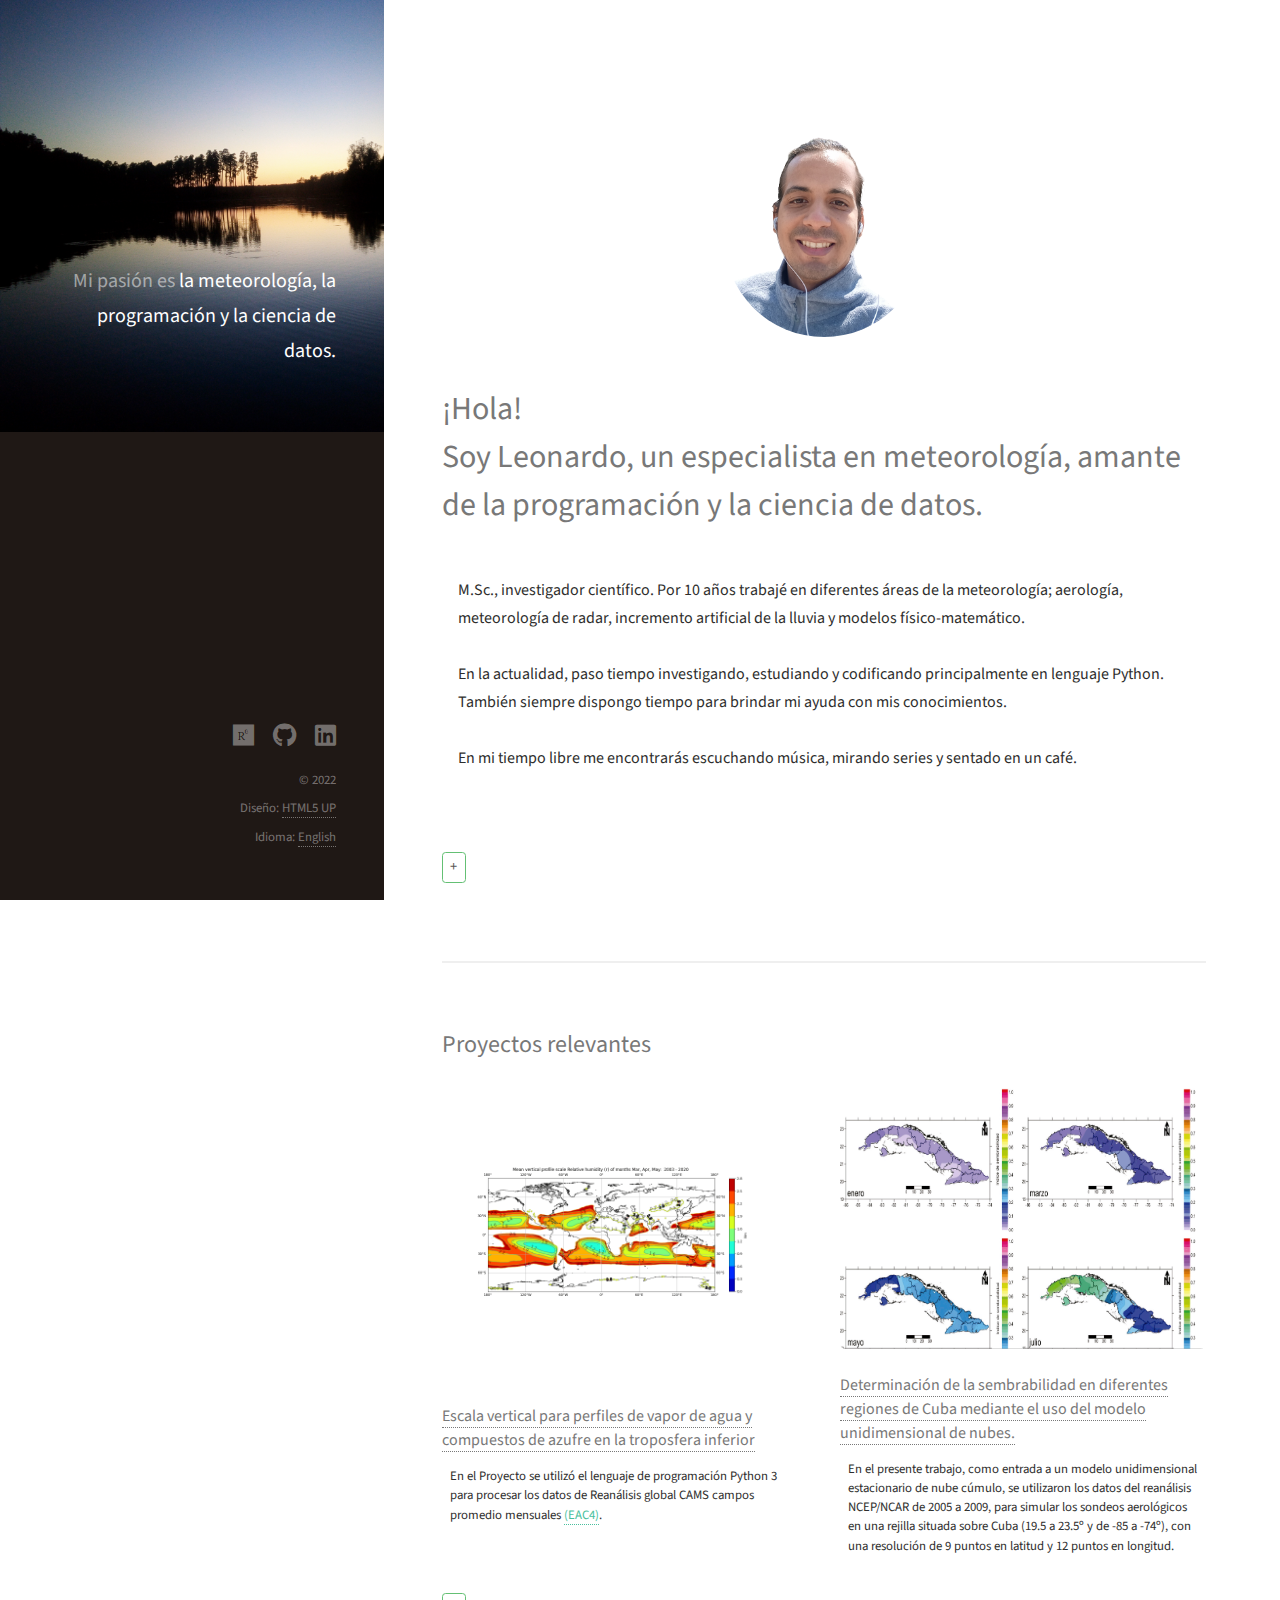
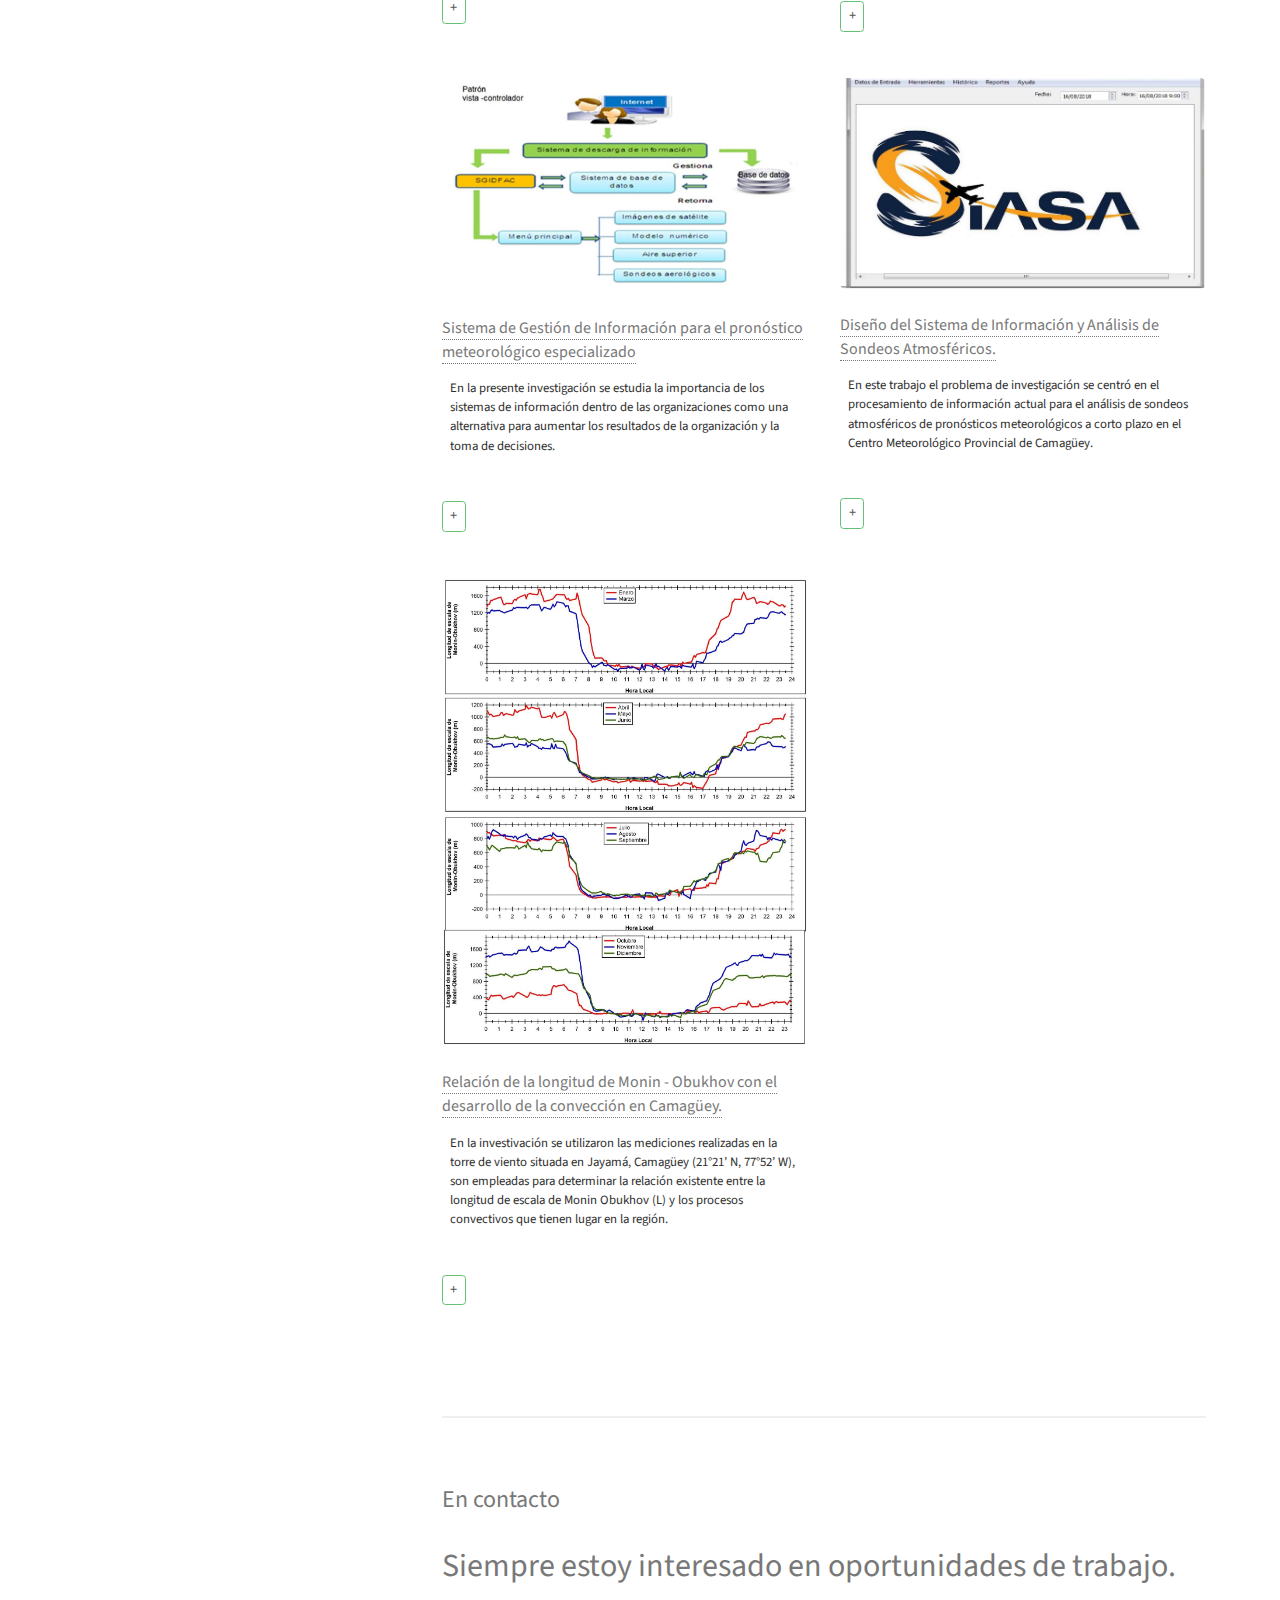
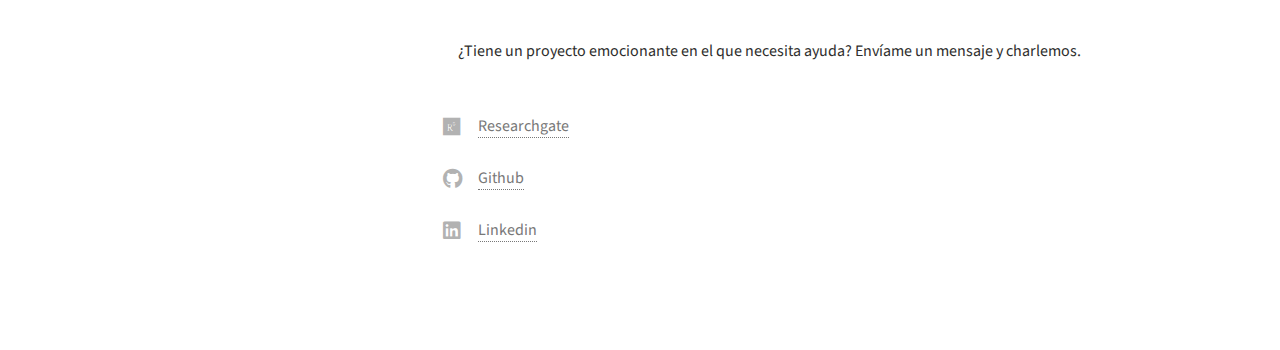
==== commit 41fcfbb3: "actualizar de leer mas la seccion proyectos" ====
--- a/index.html
+++ b/index.html
@@ -237,24 +237,25 @@
 							title="rcm.insmet.cu">
 							Determinación de la sembrabilidad en diferentes regiones de Cuba mediante el uso del modelo
 							unidimensional de nubes.</a></h3>
-					<p>En el presente trabajo, con el empleo del modelo unidimensional estacionario de nube cúmulo.</p>
+					<p>En el presente trabajo, como entrada a un modelo unidimensional estacionario de nube cúmulo,
+						se utilizaron los datos del reanálisis NCEP/NCAR de 2005 a 2009, para simular los sondeos
+						aerológicos en una rejilla situada sobre Cuba (19.5 a 23.5º y de -85 a -74º), con una resolución
+						de 9 puntos en latitud y 12 puntos en longitud.</p>
 					<input type="checkbox" class="read-more-state-proyectos" id="post-3" />
 					<p class="read-more-wrap-proyectos">
-						<span class="read-more-target-proyectos" style="color:#2e2e2d">Se calculan los topes máximos
-							de las nubes sembradas y no sembradas con radios de 0.5 km, 1.0 km, 1.5 km, 2.0 km y 2.5 km.
-							A partir de esta información se determina el índice de sembrabilidad y se obtiene su
-							distribución
-							espacio-temporal sobre el territorio nacional. Esta distribución indica las zonas con
-							mayores
-							potencialidades para la realización de trabajos de siembra de nubes que se sitúan,
-							preferentemente,
-							en la región occidental de junio a agosto, aunque en el resto del país también existen
-							niveles de
-							sembrabilidad altos durante estos meses. El conocimiento de las potencialidades de siembra y
-							de
-							su distribución espacio-temporal permite la utilización efectiva del avión laboratorio y los
-							recursos necesarios con miras a la realización de las campañas y(o) los experimentos de
-							incremento de la lluvia.
+						<span class="read-more-target-proyectos" style="color:#2e2e2d">Para ello, se emplearon los valores diarios
+							de las 18Z de la altura geopotencial, la temperatura y el viento (zonal y meridional) de los
+							niveles mandatorios de 1 000 hPa a 10 hPa, y de la humedad relativa de 1 000 hPa a 300 hPa.
+							Con el empleo del modelo unidimensional estacionario de nube cúmulo se calculan los topes
+							máximos de las nubes sembradas y no sembradas con radios de 0.5 km, 1.0 km, 1.5 km,
+							2.0 km y 2.5 km. A partir de esta información se determina el índice de sembrabilidad y se
+							obtiene su distribución espacio-temporal sobre el territorio nacional. Esta distribución indica
+							las zonas con mayores potencialidades para la realización de trabajos de siembra de nubes que
+							se sitúan, preferentemente, en la región occidental de junio a agosto, aunque en el resto del país
+							también existen niveles de sembrabilidad altos durante estos meses. El conocimiento de las
+							potencialidades de siembra y de su distribución espacio-temporal permite la utilización efectiva
+							del avión laboratorio y los recursos necesarios con miras a la realización de las campañas y(o)
+							los experimentos de incremento de la lluvia.
 						</span>
 					</p>
 					<label for="post-3" class="read-more-trigger-proyectos"></label>
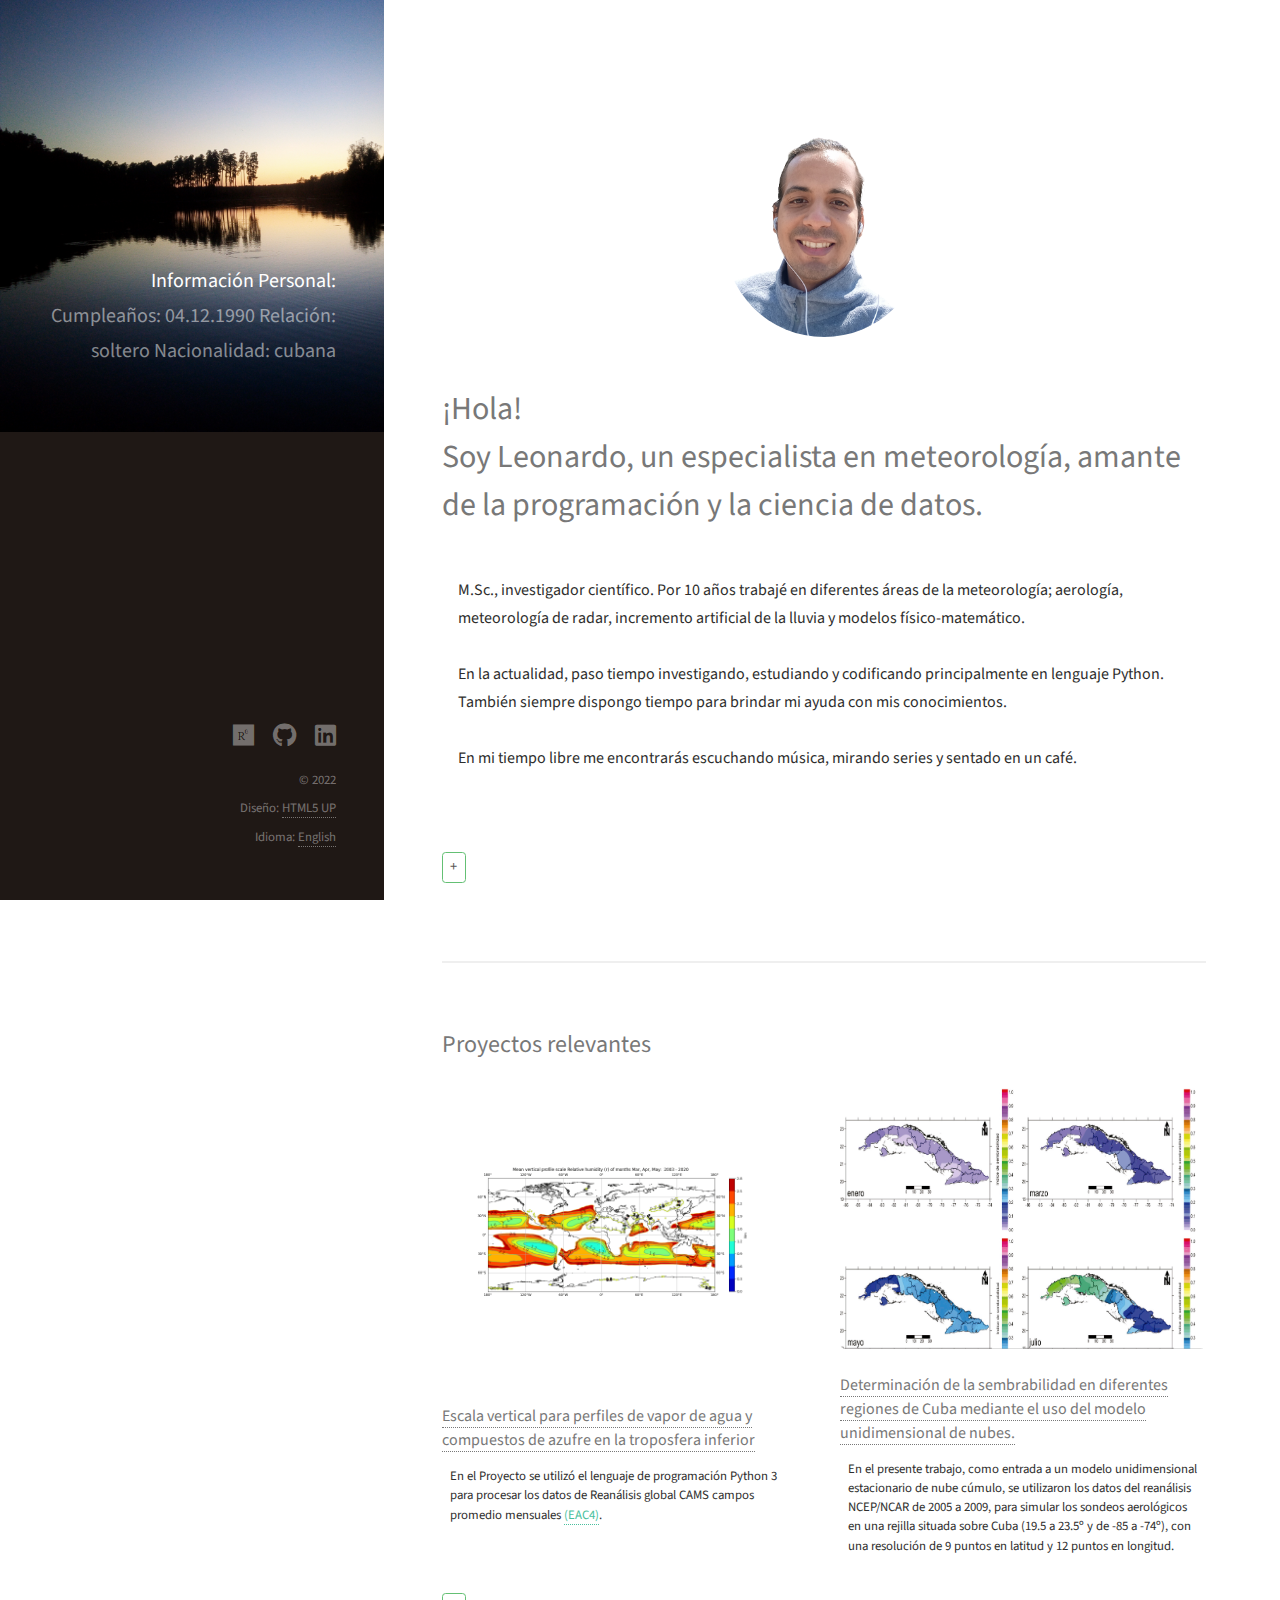
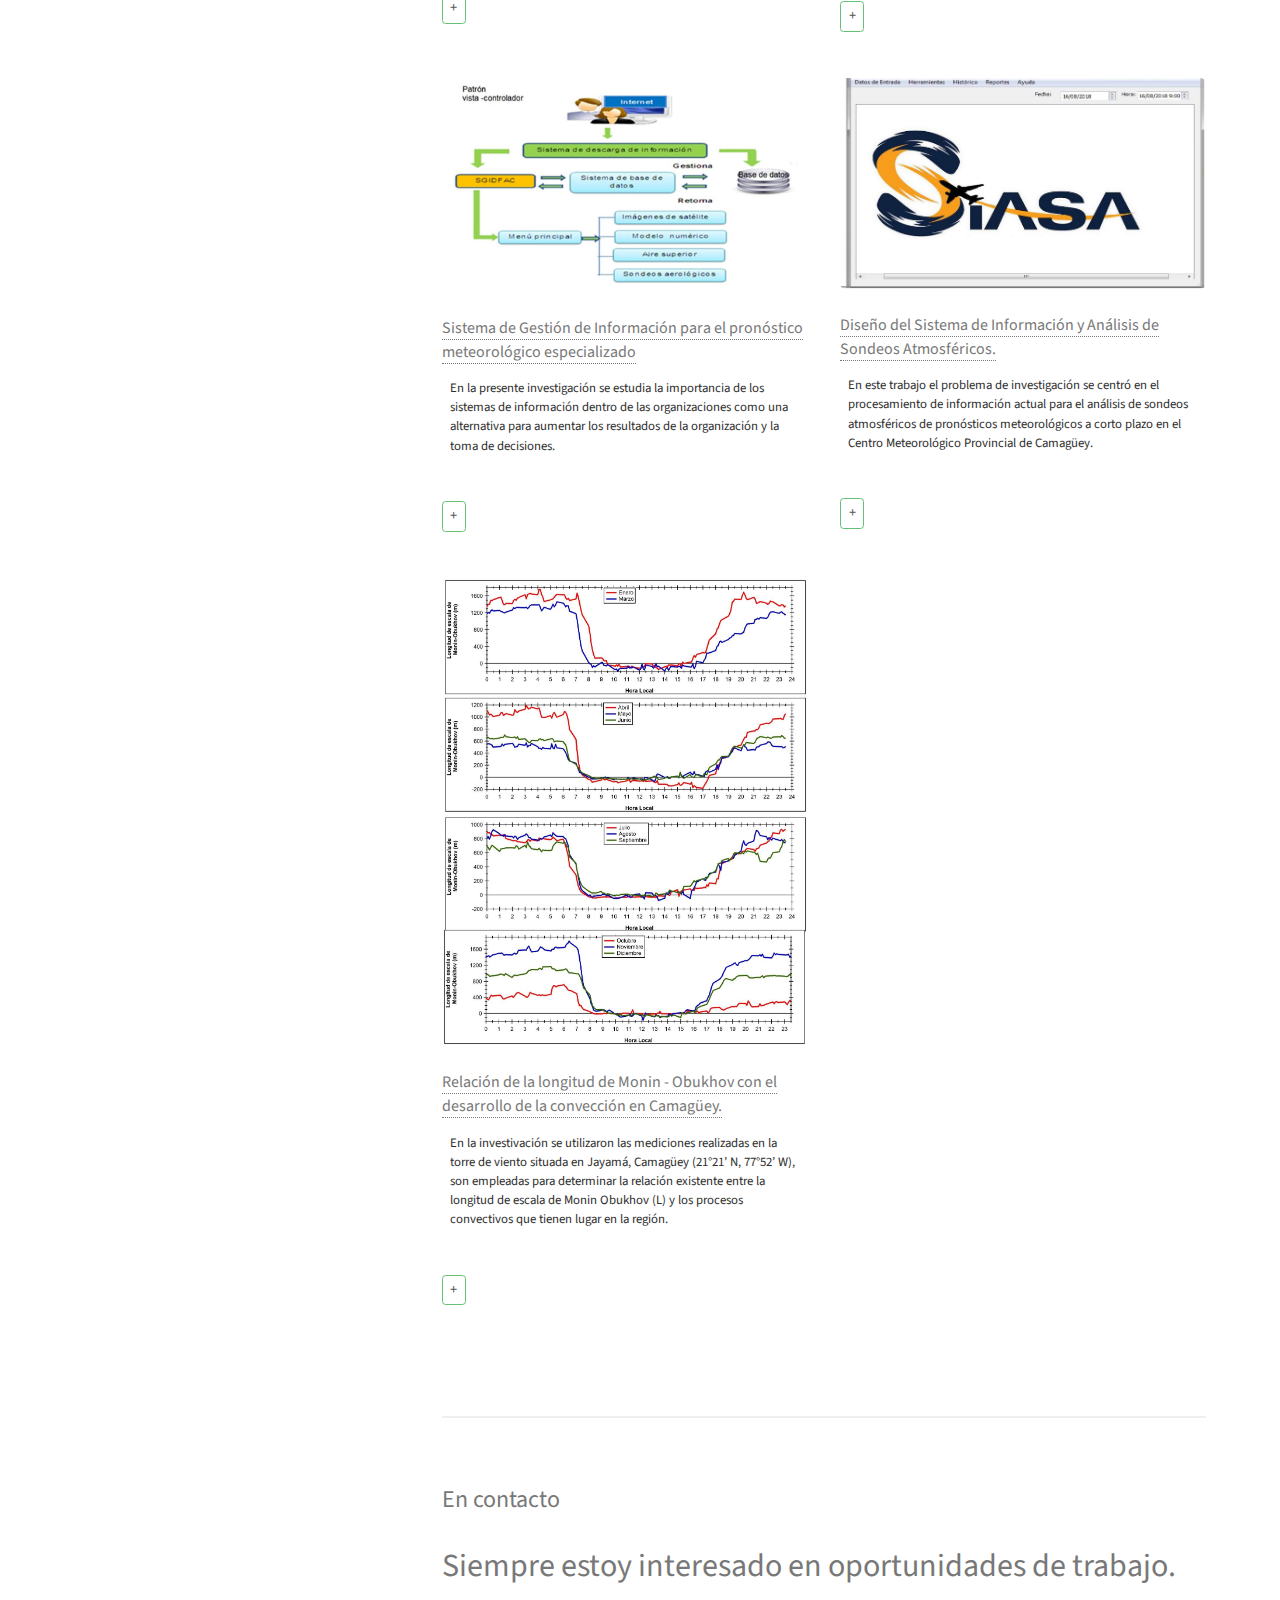
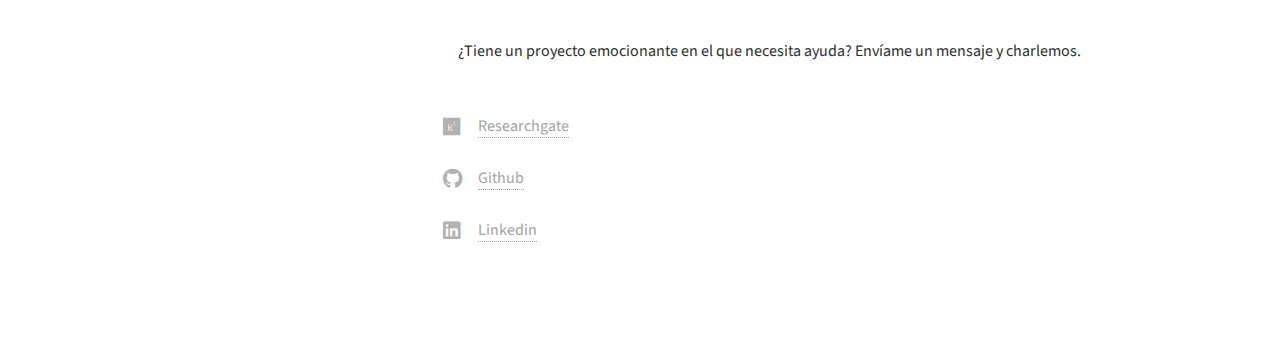
==== commit ebba65b3: "actualizar informacion personal persentacion" ====
--- a/index.html
+++ b/index.html
@@ -37,9 +37,10 @@
 		<div class="inner">
 			<!--<a href="#" class="image avatar"><img src="images/avatar.jpg" alt="" /></a>-->
 			<br /><br><br><br><br><br>
-			<h1>Mi pasión es<strong> la meteorología,<br />
-					la programación <br />
-					y la ciencia de datos.<strong></h1>
+			<h1><strong>Información Personal:</strong><br />
+					Cumpleaños: 04.12.1990 <br />
+					Relación: soltero <br />
+					Nacionalidad: cubana</h1>
 		</div>
 	</header>
 
